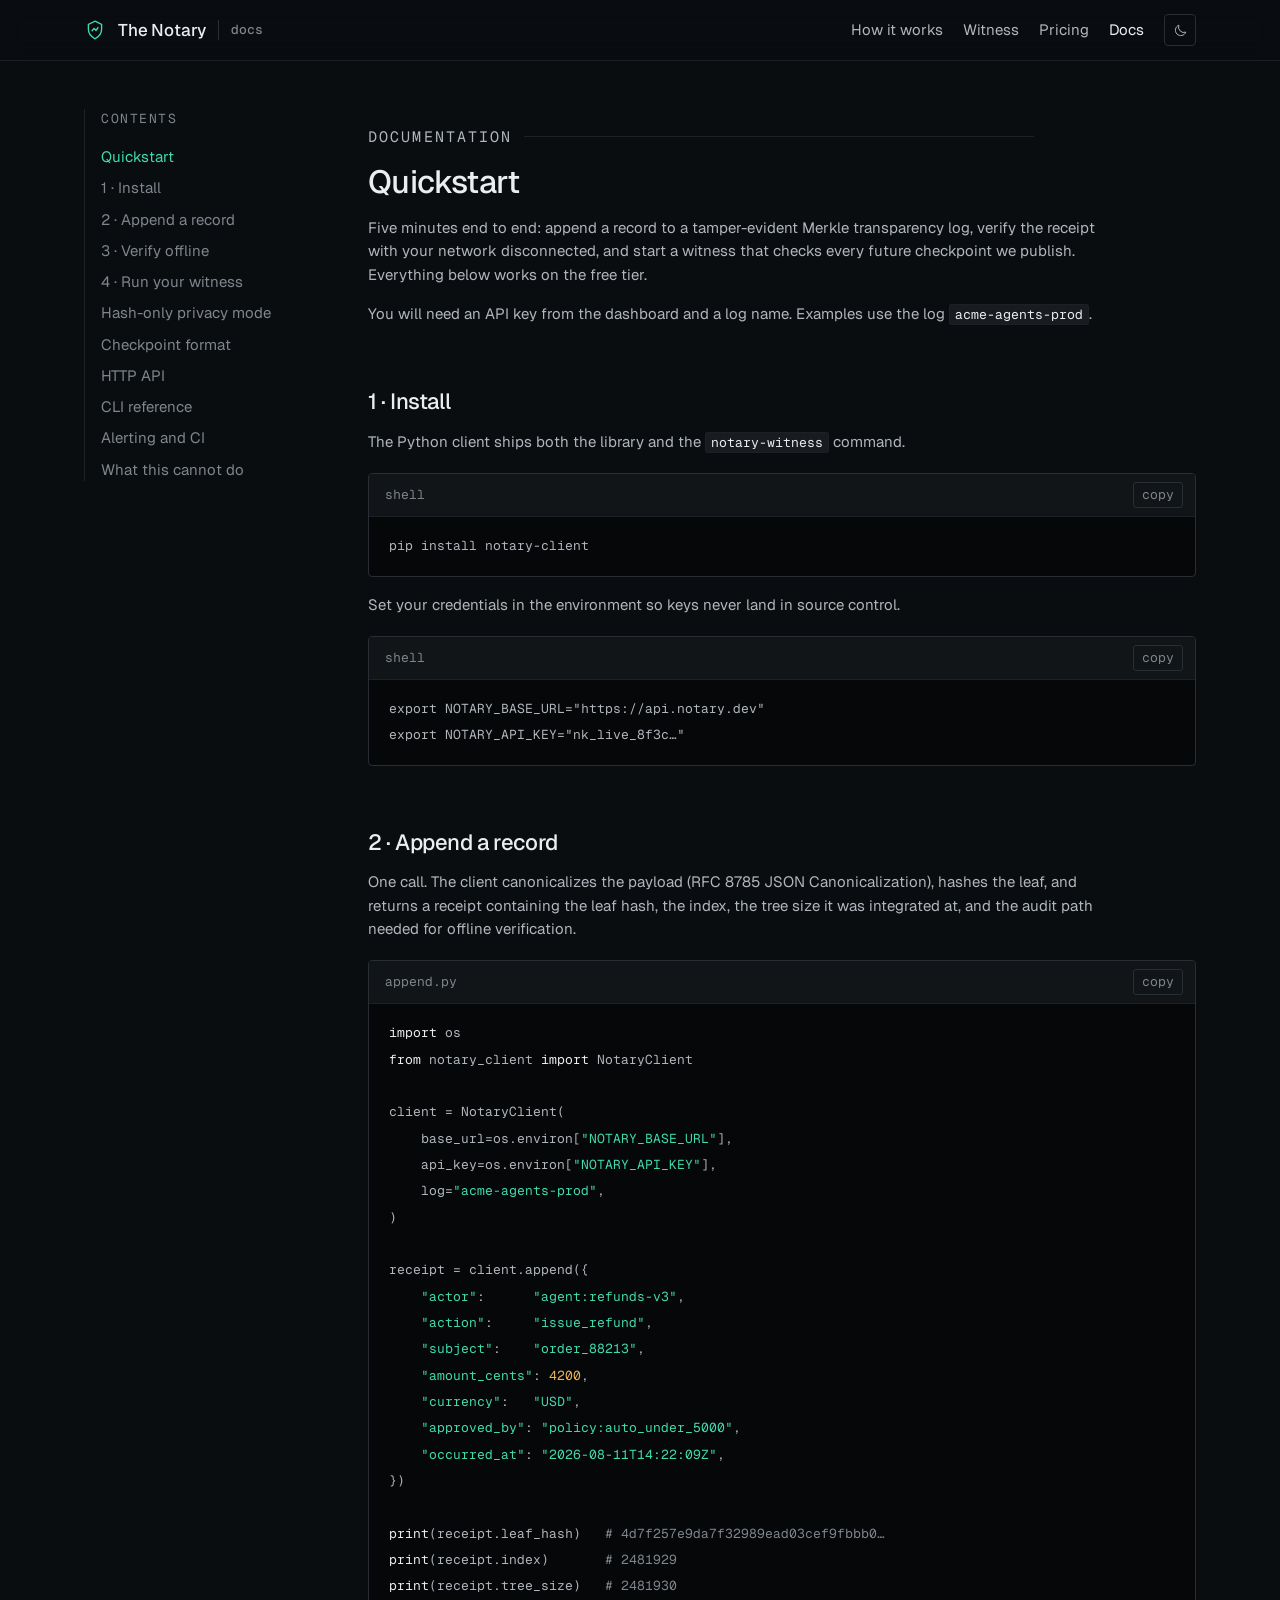
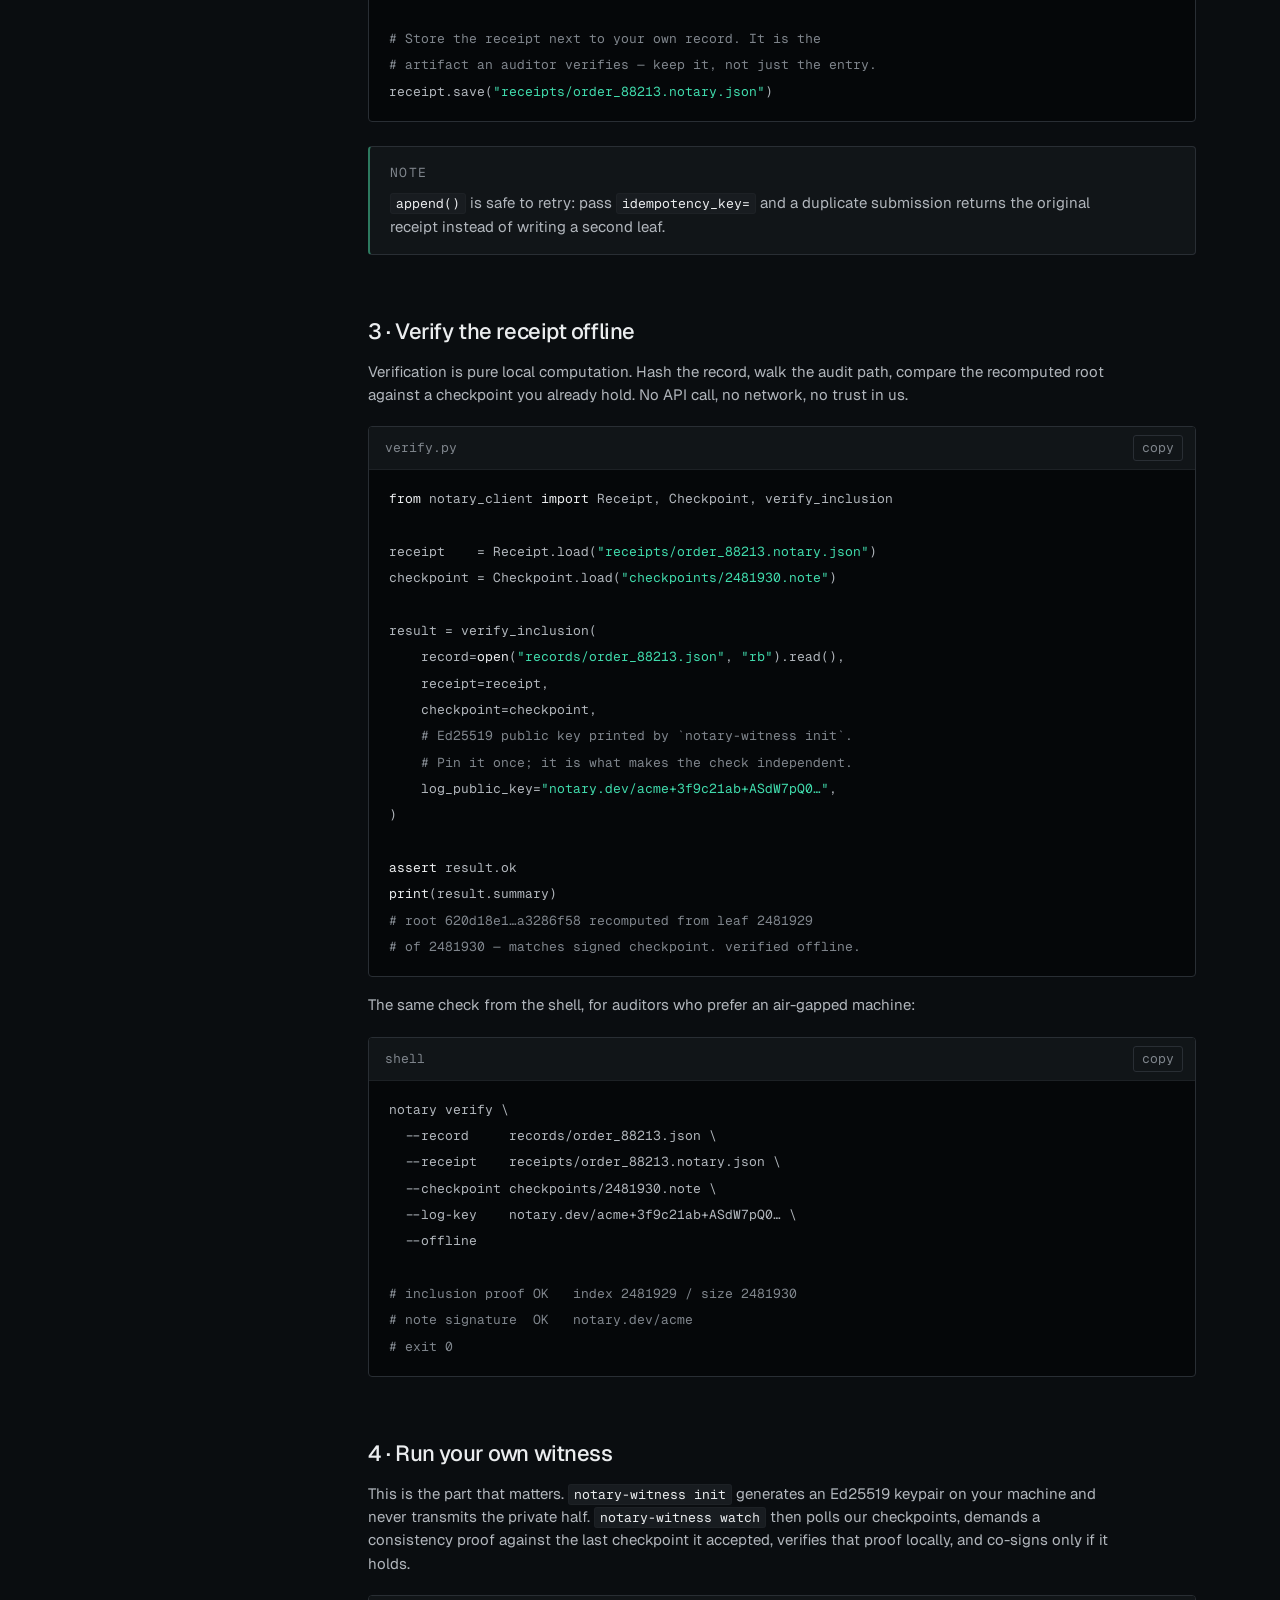
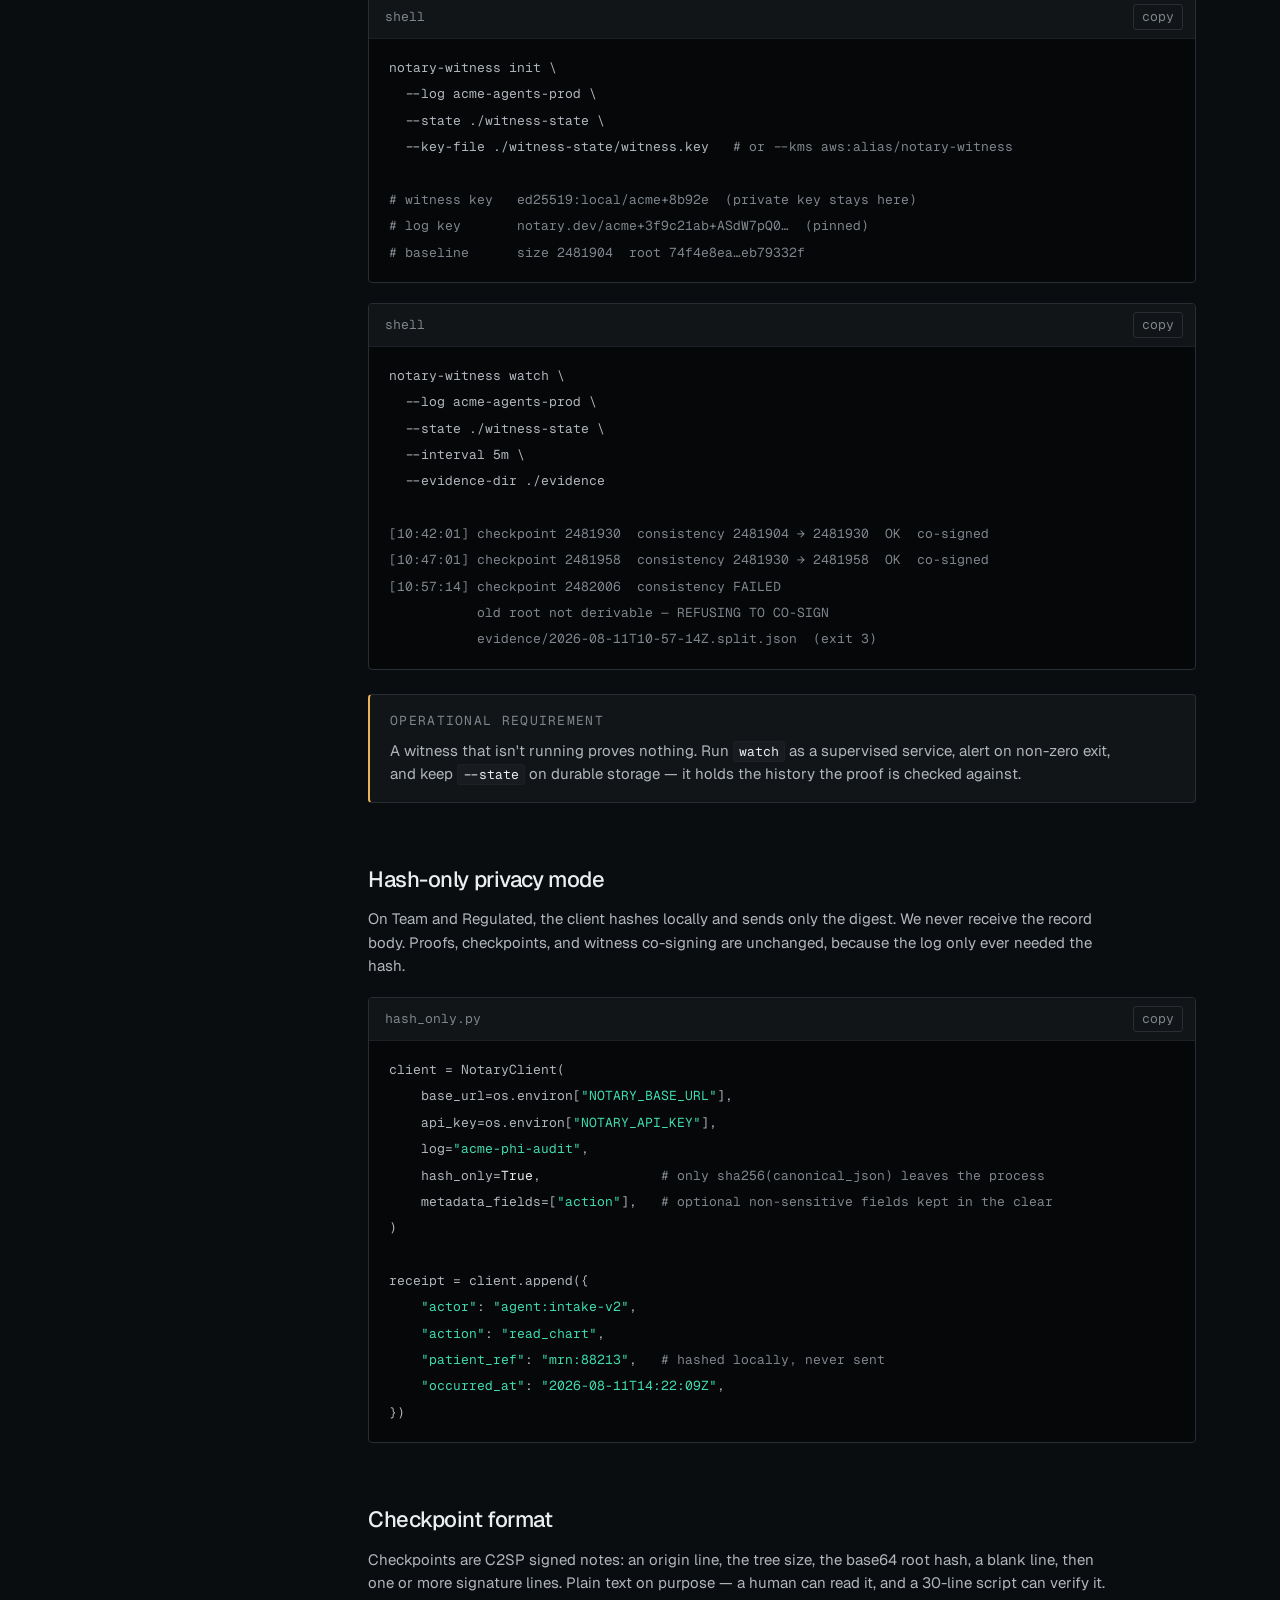
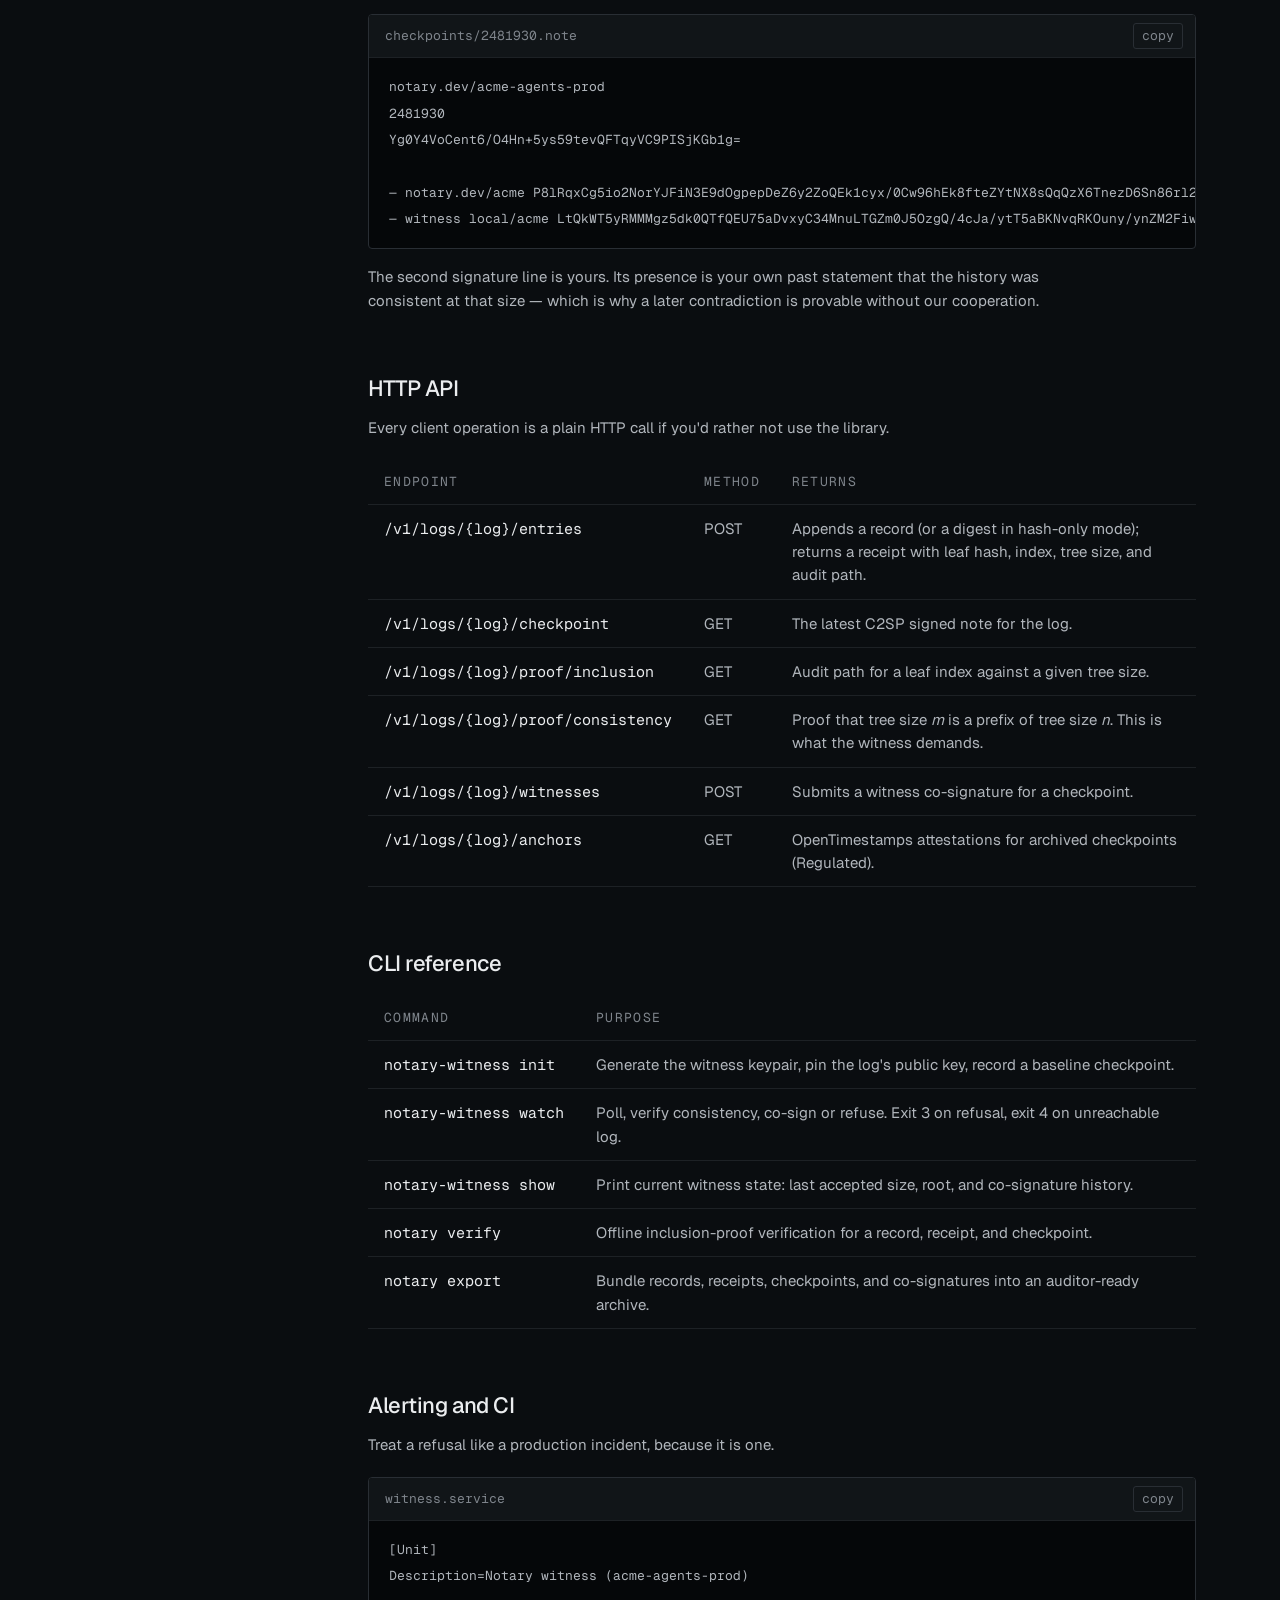
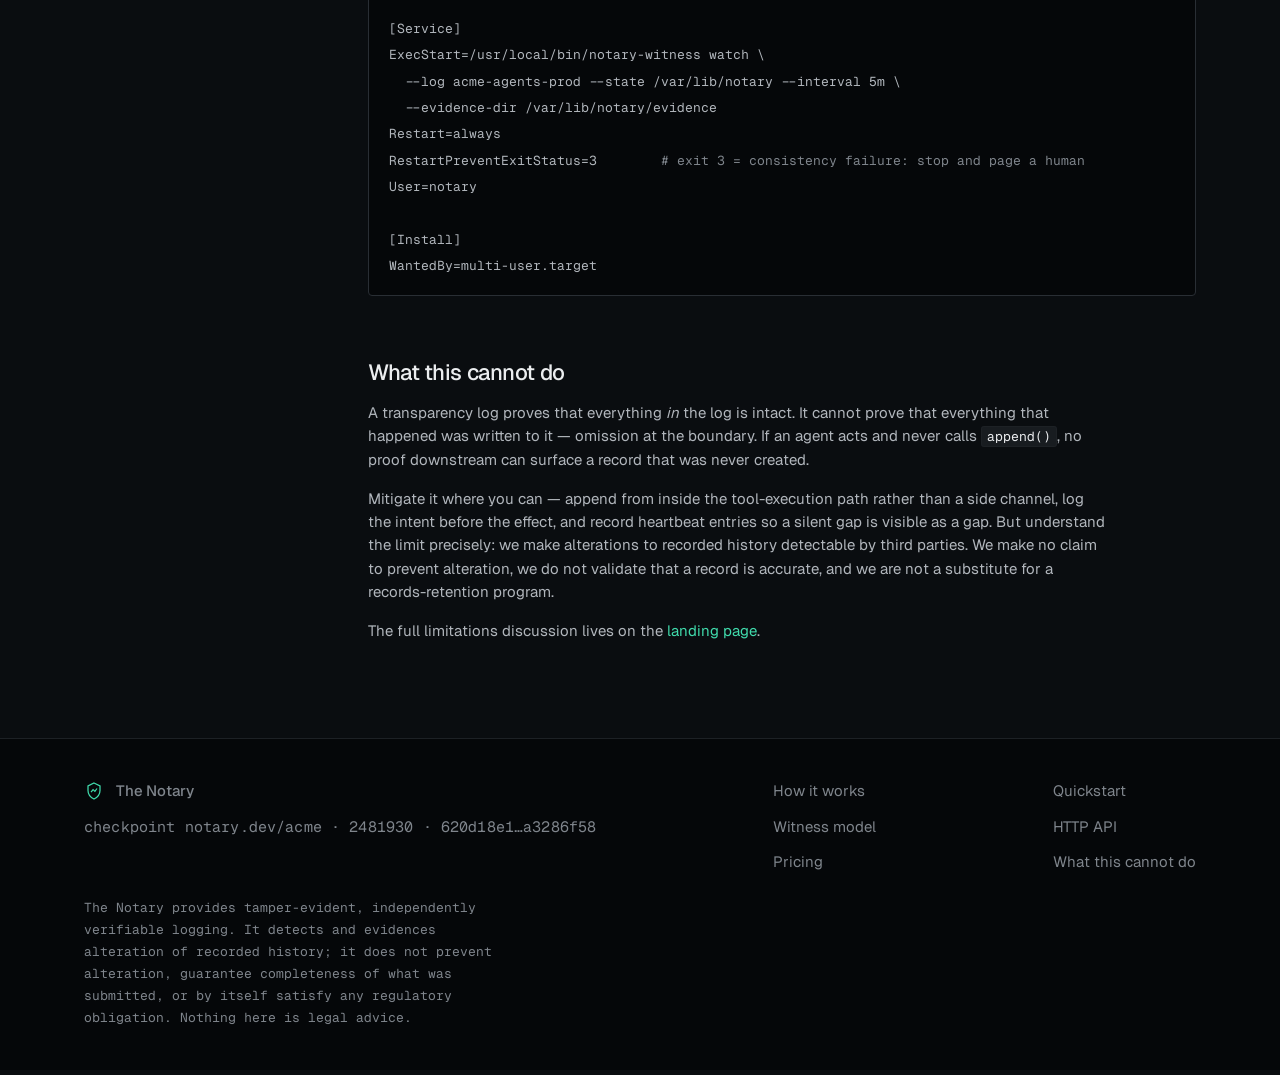
==== docs.html @ f906c4a7 "The Notary launch site: landing page + docs" ====
<!DOCTYPE html>
<html lang="en" data-theme="dark">
<head>
<meta charset="utf-8">
<meta name="viewport" content="width=device-width, initial-scale=1">
<title>Docs — The Notary</title>
<meta name="description" content="Quickstart for The Notary: install notary-client, append records to a Merkle transparency log, verify receipts offline, and run your own witness with notary-witness init and watch.">
<link rel="preconnect" href="https://fonts.googleapis.com">
<link rel="preconnect" href="https://fonts.gstatic.com" crossorigin>
<link href="https://fonts.googleapis.com/css2?family=Geist+Mono:wght@400;500&family=Geist:wght@300;400;500;600&display=swap" rel="stylesheet">
<link rel="icon" href="data:image/svg+xml,%3Csvg xmlns='http://www.w3.org/2000/svg' viewBox='0 0 24 24' fill='none' stroke='%2334d0a8' stroke-width='1.6'%3E%3Cpath d='M12 2.6l7 3.4v5.4c0 4.3-2.9 8-7 10.1-4.1-2.1-7-5.8-7-10.1V6z'/%3E%3Cpath d='M12 9.2v5.6M9.2 12h5.6'/%3E%3C/svg%3E">
<link rel="stylesheet" href="./base.css">
<link rel="stylesheet" href="./style.css">
</head>
<body>

<header class="site">
  <div class="wrap nav">
    <a class="brand" href="./index.html" aria-label="The Notary — home">
      <svg width="22" height="22" viewBox="0 0 24 24" fill="none" stroke="currentColor" stroke-width="1.5" aria-hidden="true">
        <path d="M12 2.4l7.2 3.4v5.5c0 4.4-3 8.2-7.2 10.3C7.8 19.5 4.8 15.7 4.8 11.3V5.8z"/>
        <path d="M8.4 13.4l2.5-3.1 2.2 2.1 2.5-3.4"/>
      </svg>
      <span>The&nbsp;Notary</span>
      <span class="sub">docs</span>
    </a>
    <nav class="nav-links">
      <a href="./index.html#how" class="hide-sm">How it works</a>
      <a href="./index.html#witness" class="hide-sm">Witness</a>
      <a href="./index.html#pricing">Pricing</a>
      <a href="./docs.html" class="active">Docs</a>
      <button class="icon-btn" id="theme" aria-label="Toggle color theme">
        <svg width="15" height="15" viewBox="0 0 24 24" fill="none" stroke="currentColor" stroke-width="1.6" aria-hidden="true"><path d="M20.5 14.6A8.6 8.6 0 019.4 3.5a8.6 8.6 0 1011.1 11.1z"/></svg>
      </button>
    </nav>
  </div>
</header>

<main class="wrap">
<div class="docs-layout">

  <aside class="toc">
    <p class="toc-h">Contents</p>
    <a href="#quickstart">Quickstart</a>
    <a href="#install">1 · Install</a>
    <a href="#append">2 · Append a record</a>
    <a href="#verify">3 · Verify offline</a>
    <a href="#witness">4 · Run your witness</a>
    <a href="#hashonly">Hash-only privacy mode</a>
    <a href="#checkpoint">Checkpoint format</a>
    <a href="#api">HTTP API</a>
    <a href="#cli">CLI reference</a>
    <a href="#ci">Alerting and CI</a>
    <a href="#limits">What this cannot do</a>
  </aside>

  <article class="doc">
    <p class="eyebrow" style="margin-bottom:var(--space-4)">Documentation</p>
    <h1 id="quickstart">Quickstart</h1>
    <p>
      Five minutes end to end: append a record to a tamper-evident Merkle transparency log, verify the
      receipt with your network disconnected, and start a witness that checks every future checkpoint we
      publish. Everything below works on the free tier.
    </p>
    <p>
      You will need an API key from the dashboard and a log name. Examples use the log
      <code>acme-agents-prod</code>.
    </p>

    <h2 id="install">1 · Install</h2>
    <p>The Python client ships both the library and the <code>notary-witness</code> command.</p>
    <div class="codeblock">
      <div class="cb-bar"><span class="cb-name">shell</span><button class="copy" type="button">copy</button></div>
<pre><code>pip install notary-client</code></pre>
    </div>
    <p>Set your credentials in the environment so keys never land in source control.</p>
    <div class="codeblock">
      <div class="cb-bar"><span class="cb-name">shell</span><button class="copy" type="button">copy</button></div>
<pre><code>export NOTARY_BASE_URL="https://api.notary.dev"
export NOTARY_API_KEY="nk_live_8f3c…"</code></pre>
    </div>

    <h2 id="append">2 · Append a record</h2>
    <p>
      One call. The client canonicalizes the payload (RFC 8785 JSON Canonicalization), hashes the leaf, and
      returns a receipt containing the leaf hash, the index, the tree size it was integrated at, and the
      audit path needed for offline verification.
    </p>
    <div class="codeblock">
      <div class="cb-bar"><span class="cb-name">append.py</span><button class="copy" type="button">copy</button></div>
<pre><code><span class="kw">import</span> os
<span class="kw">from</span> notary_client <span class="kw">import</span> NotaryClient

client = NotaryClient(
    base_url=os.environ[<span class="s">"NOTARY_BASE_URL"</span>],
    api_key=os.environ[<span class="s">"NOTARY_API_KEY"</span>],
    log=<span class="s">"acme-agents-prod"</span>,
)

receipt = client.append({
    <span class="s">"actor"</span>:      <span class="s">"agent:refunds-v3"</span>,
    <span class="s">"action"</span>:     <span class="s">"issue_refund"</span>,
    <span class="s">"subject"</span>:    <span class="s">"order_88213"</span>,
    <span class="s">"amount_cents"</span>: <span class="n">4200</span>,
    <span class="s">"currency"</span>:   <span class="s">"USD"</span>,
    <span class="s">"approved_by"</span>: <span class="s">"policy:auto_under_5000"</span>,
    <span class="s">"occurred_at"</span>: <span class="s">"2026-08-11T14:22:09Z"</span>,
})

<span class="kw">print</span>(receipt.leaf_hash)   <span class="c"># 4d7f257e9da7f32989ead03cef9fbbb0…</span>
<span class="kw">print</span>(receipt.index)       <span class="c"># 2481929</span>
<span class="kw">print</span>(receipt.tree_size)   <span class="c"># 2481930</span>

<span class="c"># Store the receipt next to your own record. It is the</span>
<span class="c"># artifact an auditor verifies — keep it, not just the entry.</span>
receipt.save(<span class="s">"receipts/order_88213.notary.json"</span>)</code></pre>
    </div>
    <div class="callout">
      <p class="ct">Note</p>
      <p>
        <code>append()</code> is safe to retry: pass <code>idempotency_key=</code> and a duplicate submission
        returns the original receipt instead of writing a second leaf.
      </p>
    </div>

    <h2 id="verify">3 · Verify the receipt offline</h2>
    <p>
      Verification is pure local computation. Hash the record, walk the audit path, compare the recomputed
      root against a checkpoint you already hold. No API call, no network, no trust in us.
    </p>
    <div class="codeblock">
      <div class="cb-bar"><span class="cb-name">verify.py</span><button class="copy" type="button">copy</button></div>
<pre><code><span class="kw">from</span> notary_client <span class="kw">import</span> Receipt, Checkpoint, verify_inclusion

receipt    = Receipt.load(<span class="s">"receipts/order_88213.notary.json"</span>)
checkpoint = Checkpoint.load(<span class="s">"checkpoints/2481930.note"</span>)

result = verify_inclusion(
    record=<span class="kw">open</span>(<span class="s">"records/order_88213.json"</span>, <span class="s">"rb"</span>).read(),
    receipt=receipt,
    checkpoint=checkpoint,
    <span class="c"># Ed25519 public key printed by `notary-witness init`.</span>
    <span class="c"># Pin it once; it is what makes the check independent.</span>
    log_public_key=<span class="s">"notary.dev/acme+3f9c21ab+ASdW7pQ0…"</span>,
)

<span class="kw">assert</span> result.ok
<span class="kw">print</span>(result.summary)
<span class="c"># root 620d18e1…a3286f58 recomputed from leaf 2481929</span>
<span class="c"># of 2481930 — matches signed checkpoint. verified offline.</span></code></pre>
    </div>
    <p>The same check from the shell, for auditors who prefer an air-gapped machine:</p>
    <div class="codeblock">
      <div class="cb-bar"><span class="cb-name">shell</span><button class="copy" type="button">copy</button></div>
<pre><code>notary verify \
  --record     records/order_88213.json \
  --receipt    receipts/order_88213.notary.json \
  --checkpoint checkpoints/2481930.note \
  --log-key    notary.dev/acme+3f9c21ab+ASdW7pQ0… \
  --offline

<span class="c"># inclusion proof OK   index 2481929 / size 2481930</span>
<span class="c"># note signature  OK   notary.dev/acme</span>
<span class="c"># exit 0</span></code></pre>
    </div>

    <h2 id="witness">4 · Run your own witness</h2>
    <p>
      This is the part that matters. <code>notary-witness init</code> generates an Ed25519 keypair on your
      machine and never transmits the private half. <code>notary-witness watch</code> then polls our
      checkpoints, demands a consistency proof against the last checkpoint it accepted, verifies that proof
      locally, and co-signs only if it holds.
    </p>
    <div class="codeblock">
      <div class="cb-bar"><span class="cb-name">shell</span><button class="copy" type="button">copy</button></div>
<pre><code>notary-witness init \
  --log acme-agents-prod \
  --state ./witness-state \
  --key-file ./witness-state/witness.key   <span class="c"># or --kms aws:alias/notary-witness</span>

<span class="c"># witness key   ed25519:local/acme+8b92e  (private key stays here)</span>
<span class="c"># log key       notary.dev/acme+3f9c21ab+ASdW7pQ0…  (pinned)</span>
<span class="c"># baseline      size 2481904  root 74f4e8ea…eb79332f</span></code></pre>
    </div>
    <div class="codeblock">
      <div class="cb-bar"><span class="cb-name">shell</span><button class="copy" type="button">copy</button></div>
<pre><code>notary-witness watch \
  --log acme-agents-prod \
  --state ./witness-state \
  --interval 5m \
  --evidence-dir ./evidence

<span class="c">[10:42:01] checkpoint 2481930  consistency 2481904 → 2481930  OK  co-signed</span>
<span class="c">[10:47:01] checkpoint 2481958  consistency 2481930 → 2481958  OK  co-signed</span>
<span class="c">[10:57:14] checkpoint 2482006  consistency FAILED</span>
<span class="c">           old root not derivable — REFUSING TO CO-SIGN</span>
<span class="c">           evidence/2026-08-11T10-57-14Z.split.json  (exit 3)</span></code></pre>
    </div>
    <div class="callout warn">
      <p class="ct">Operational requirement</p>
      <p>
        A witness that isn't running proves nothing. Run <code>watch</code> as a supervised service, alert on
        non-zero exit, and keep <code>--state</code> on durable storage — it holds the history the proof is
        checked against.
      </p>
    </div>

    <h2 id="hashonly">Hash-only privacy mode</h2>
    <p>
      On Team and Regulated, the client hashes locally and sends only the digest. We never receive the record
      body. Proofs, checkpoints, and witness co-signing are unchanged, because the log only ever needed the hash.
    </p>
    <div class="codeblock">
      <div class="cb-bar"><span class="cb-name">hash_only.py</span><button class="copy" type="button">copy</button></div>
<pre><code>client = NotaryClient(
    base_url=os.environ[<span class="s">"NOTARY_BASE_URL"</span>],
    api_key=os.environ[<span class="s">"NOTARY_API_KEY"</span>],
    log=<span class="s">"acme-phi-audit"</span>,
    hash_only=<span class="kw">True</span>,               <span class="c"># only sha256(canonical_json) leaves the process</span>
    metadata_fields=[<span class="s">"action"</span>],   <span class="c"># optional non-sensitive fields kept in the clear</span>
)

receipt = client.append({
    <span class="s">"actor"</span>: <span class="s">"agent:intake-v2"</span>,
    <span class="s">"action"</span>: <span class="s">"read_chart"</span>,
    <span class="s">"patient_ref"</span>: <span class="s">"mrn:88213"</span>,   <span class="c"># hashed locally, never sent</span>
    <span class="s">"occurred_at"</span>: <span class="s">"2026-08-11T14:22:09Z"</span>,
})</code></pre>
    </div>

    <h2 id="checkpoint">Checkpoint format</h2>
    <p>
      Checkpoints are C2SP signed notes: an origin line, the tree size, the base64 root hash, a blank line,
      then one or more signature lines. Plain text on purpose — a human can read it, and a 30-line script can
      verify it.
    </p>
    <div class="codeblock">
      <div class="cb-bar"><span class="cb-name">checkpoints/2481930.note</span><button class="copy" type="button">copy</button></div>
<pre><code>notary.dev/acme-agents-prod
2481930
Yg0Y4VoCent6/O4Hn+5ys59tevQFTqyVC9PISjKGb1g=

— notary.dev/acme P8lRqxCg5io2NorYJFiN3E9dOgpepDeZ6y2ZoQEk1cyx/0Cw96hEk8fteZYtNX8sQqQzX6TnezD6Sn86rl2oshPwqrw=
— witness local/acme LtQkWT5yRMMMgz5dk0QTfQEU75aDvxyC34MnuLTGZm0J5OzgQ/4cJa/ytT5aBKNvqRKOuny/ynZM2FiwNLVGd9YA=</code></pre>
    </div>
    <p>
      The second signature line is yours. Its presence is your own past statement that the history was
      consistent at that size — which is why a later contradiction is provable without our cooperation.
    </p>

    <h2 id="api">HTTP API</h2>
    <p>Every client operation is a plain HTTP call if you'd rather not use the library.</p>
    <div class="tablewrap">
      <table class="api">
        <thead><tr><th>Endpoint</th><th>Method</th><th>Returns</th></tr></thead>
        <tbody>
          <tr><td>/v1/logs/{log}/entries</td><td>POST</td><td>Appends a record (or a digest in hash-only mode); returns a receipt with leaf hash, index, tree size, and audit path.</td></tr>
          <tr><td>/v1/logs/{log}/checkpoint</td><td>GET</td><td>The latest C2SP signed note for the log.</td></tr>
          <tr><td>/v1/logs/{log}/proof/inclusion</td><td>GET</td><td>Audit path for a leaf index against a given tree size.</td></tr>
          <tr><td>/v1/logs/{log}/proof/consistency</td><td>GET</td><td>Proof that tree size <em>m</em> is a prefix of tree size <em>n</em>. This is what the witness demands.</td></tr>
          <tr><td>/v1/logs/{log}/witnesses</td><td>POST</td><td>Submits a witness co-signature for a checkpoint.</td></tr>
          <tr><td>/v1/logs/{log}/anchors</td><td>GET</td><td>OpenTimestamps attestations for archived checkpoints (Regulated).</td></tr>
        </tbody>
      </table>
    </div>

    <h2 id="cli">CLI reference</h2>
    <div class="tablewrap">
      <table class="api">
        <thead><tr><th>Command</th><th>Purpose</th></tr></thead>
        <tbody>
          <tr><td>notary-witness init</td><td>Generate the witness keypair, pin the log's public key, record a baseline checkpoint.</td></tr>
          <tr><td>notary-witness watch</td><td>Poll, verify consistency, co-sign or refuse. Exit 3 on refusal, exit 4 on unreachable log.</td></tr>
          <tr><td>notary-witness show</td><td>Print current witness state: last accepted size, root, and co-signature history.</td></tr>
          <tr><td>notary verify</td><td>Offline inclusion-proof verification for a record, receipt, and checkpoint.</td></tr>
          <tr><td>notary export</td><td>Bundle records, receipts, checkpoints, and co-signatures into an auditor-ready archive.</td></tr>
        </tbody>
      </table>
    </div>

    <h2 id="ci">Alerting and CI</h2>
    <p>Treat a refusal like a production incident, because it is one.</p>
    <div class="codeblock">
      <div class="cb-bar"><span class="cb-name">witness.service</span><button class="copy" type="button">copy</button></div>
<pre><code>[Unit]
Description=Notary witness (acme-agents-prod)

[Service]
ExecStart=/usr/local/bin/notary-witness watch \
  --log acme-agents-prod --state /var/lib/notary --interval 5m \
  --evidence-dir /var/lib/notary/evidence
Restart=always
RestartPreventExitStatus=3        <span class="c"># exit 3 = consistency failure: stop and page a human</span>
User=notary

[Install]
WantedBy=multi-user.target</code></pre>
    </div>

    <h2 id="limits">What this cannot do</h2>
    <p>
      A transparency log proves that everything <em>in</em> the log is intact. It cannot prove that everything
      that happened was written to it — omission at the boundary. If an agent acts and never calls
      <code>append()</code>, no proof downstream can surface a record that was never created.
    </p>
    <p>
      Mitigate it where you can — append from inside the tool-execution path rather than a side channel, log
      the intent before the effect, and record heartbeat entries so a silent gap is visible as a gap. But
      understand the limit precisely: we make alterations to recorded history detectable by third parties. We
      make no claim to prevent alteration, we do not validate that a record is accurate, and we are not a substitute for
      a records-retention program.
    </p>
    <p>
      The full limitations discussion lives on the
      <a href="./index.html#limits" style="color:var(--accent)">landing page</a>.
    </p>
  </article>

</div>
</main>

<footer class="site">
  <div class="wrap foot">
    <div class="col">
      <a class="brand" href="./index.html" aria-label="The Notary">
        <svg width="20" height="20" viewBox="0 0 24 24" fill="none" stroke="currentColor" stroke-width="1.5" aria-hidden="true">
          <path d="M12 2.4l7.2 3.4v5.5c0 4.4-3 8.2-7.2 10.3C7.8 19.5 4.8 15.7 4.8 11.3V5.8z"/>
          <path d="M8.4 13.4l2.5-3.1 2.2 2.1 2.5-3.4"/>
        </svg>
        <span>The Notary</span>
      </a>
      <span class="hash">checkpoint notary.dev/acme · 2481930 · 620d18e1…a3286f58</span>
    </div>
    <div class="col">
      <a href="./index.html#how">How it works</a>
      <a href="./index.html#witness">Witness model</a>
      <a href="./index.html#pricing">Pricing</a>
    </div>
    <div class="col">
      <a href="#quickstart">Quickstart</a>
      <a href="#api">HTTP API</a>
      <a href="#limits">What this cannot do</a>
    </div>
    <div class="col" style="max-width:38ch">
      <p class="legal">
        The Notary provides tamper-evident, independently verifiable logging. It detects and evidences
        alteration of recorded history; it does not prevent alteration, guarantee completeness of what
        was submitted, or by itself satisfy any regulatory obligation. Nothing here is legal advice.
      </p>
    </div>
  </div>
</footer>

<script src="./app.js"></script>
</body>
</html>
---- base.css ----
/* base.css — reset + primitives */
*, *::before, *::after { box-sizing: border-box; }
* { margin: 0; }
html { -webkit-text-size-adjust: 100%; scroll-behavior: smooth; }
@media (prefers-reduced-motion: reduce) {
  html { scroll-behavior: auto; }
  *, *::before, *::after { animation-duration: 0.01ms !important; animation-iteration-count: 1 !important; transition-duration: 0.01ms !important; }
}
body { min-height: 100vh; -webkit-font-smoothing: antialiased; text-rendering: optimizeLegibility; line-height: 1.55; }
img, svg, video, canvas { display: block; max-width: 100%; }
input, button, textarea, select { font: inherit; color: inherit; }
p, h1, h2, h3, h4, li { overflow-wrap: break-word; }
h1, h2, h3, h4 { line-height: 1.12; font-weight: 500; letter-spacing: -0.02em; }
ul, ol { padding: 0; list-style: none; }
a { color: inherit; text-decoration: none; }
:focus-visible { outline: 2px solid var(--accent); outline-offset: 3px; border-radius: 2px; }
.sr-only { position: absolute; width: 1px; height: 1px; padding: 0; margin: -1px; overflow: hidden; clip: rect(0 0 0 0); white-space: nowrap; border: 0; }
---- style.css ----
/* ============================================================
   The Notary — design tokens + components
   Aesthetic: infrastructure security. Restrained, dark-first,
   monospace for all cryptographic material.
   ============================================================ */

:root {
  /* type scale */
  --text-xs:   clamp(0.75rem, 0.72rem + 0.15vw, 0.8125rem);
  --text-sm:   clamp(0.875rem, 0.84rem + 0.2vw, 0.9375rem);
  --text-base: clamp(1rem, 0.96rem + 0.2vw, 1.0625rem);
  --text-lg:   clamp(1.125rem, 1rem + 0.6vw, 1.375rem);
  --text-xl:   clamp(1.4rem, 1.15rem + 1.1vw, 2rem);
  --text-2xl:  clamp(2rem, 1.35rem + 2.6vw, 3.25rem);

  /* spacing */
  --space-1: .25rem;  --space-2: .5rem;   --space-3: .75rem;  --space-4: 1rem;
  --space-5: 1.25rem; --space-6: 1.5rem;  --space-8: 2rem;    --space-10: 2.5rem;
  --space-12: 3rem;   --space-16: 4rem;   --space-20: 5rem;   --space-24: 6rem;
  --space-32: 8rem;

  --font-body: 'Geist', 'Inter', system-ui, sans-serif;
  --font-mono: 'Geist Mono', 'JetBrains Mono', ui-monospace, 'SFMono-Regular', Menlo, monospace;

  --radius: 4px;
  --maxw: 1160px;
  --border-w: 1px;
}

/* ---------- dark (default) ---------- */
:root, [data-theme="dark"] {
  --bg:        oklch(0.155 0.008 250);
  --bg-deep:   oklch(0.125 0.008 250);
  --surface:   oklch(0.192 0.009 250);
  --surface-2: oklch(0.225 0.010 250);
  --line:      oklch(0.30 0.012 250);
  --line-soft: oklch(0.245 0.010 250);
  --text:      oklch(0.945 0.004 250);
  --text-2:    oklch(0.775 0.010 250);
  --text-3:    oklch(0.615 0.012 250);
  --accent:    oklch(0.80 0.145 168);
  --accent-dim:oklch(0.52 0.085 168);
  --accent-bg: oklch(0.30 0.045 168);
  --warn:      oklch(0.80 0.125 78);
  --warn-bg:   oklch(0.32 0.05 78);
  --danger:    oklch(0.70 0.16 25);
  --grid:      oklch(0.24 0.010 250);
  --shadow: 0 1px 0 oklch(1 0 0 / 0.03) inset, 0 18px 40px -24px oklch(0 0 0 / 0.8);
}

/* ---------- light ---------- */
[data-theme="light"] {
  --bg:        oklch(0.975 0.003 250);
  --bg-deep:   oklch(0.945 0.004 250);
  --surface:   oklch(1 0 0);
  --surface-2: oklch(0.965 0.004 250);
  --line:      oklch(0.855 0.008 250);
  --line-soft: oklch(0.905 0.006 250);
  --text:      oklch(0.215 0.012 250);
  --text-2:    oklch(0.42 0.012 250);
  --text-3:    oklch(0.56 0.012 250);
  --accent:    oklch(0.50 0.11 168);
  --accent-dim:oklch(0.68 0.09 168);
  --accent-bg: oklch(0.93 0.04 168);
  --warn:      oklch(0.52 0.11 65);
  --warn-bg:   oklch(0.94 0.05 78);
  --danger:    oklch(0.52 0.17 25);
  --grid:      oklch(0.91 0.006 250);
  --shadow: 0 1px 2px oklch(0 0 0 / 0.05), 0 14px 30px -22px oklch(0 0 0 / 0.28);
}

body {
  background: var(--bg);
  color: var(--text);
  font-family: var(--font-body);
  font-size: var(--text-base);
  font-weight: 400;
}

/* ---------- layout ---------- */
.wrap { width: 100%; max-width: var(--maxw); margin-inline: auto; padding-inline: var(--space-6); }
section { padding-block: clamp(var(--space-16), 8vw, var(--space-32)); }
.rule { border: 0; border-top: var(--border-w) solid var(--line-soft); }

.eyebrow {
  font-family: var(--font-mono);
  font-size: var(--text-xs);
  letter-spacing: 0.14em;
  text-transform: uppercase;
  color: var(--text-3);
  display: flex; align-items: center; gap: var(--space-3);
  margin-bottom: var(--space-6);
}
.eyebrow::after { content: ""; flex: 1; height: 1px; background: var(--line-soft); }

h2.sec { font-size: var(--text-xl); max-width: 22ch; }
h3 { font-size: var(--text-lg); }
.lede { color: var(--text-2); max-width: 62ch; }
.mono { font-family: var(--font-mono); }
.hash { font-family: var(--font-mono); color: var(--text-3); font-size: var(--text-xs); letter-spacing: 0.01em; word-break: break-all; }
.ok { color: var(--accent); }
.warnc { color: var(--warn); }

/* ---------- header ---------- */
header.site {
  position: sticky; top: 0; z-index: 50;
  background: color-mix(in oklab, var(--bg) 88%, transparent);
  backdrop-filter: blur(10px);
  border-bottom: var(--border-w) solid var(--line-soft);
}
.nav { display: flex; align-items: center; gap: var(--space-6); height: 60px; }
.brand { display: flex; align-items: center; gap: var(--space-3); font-weight: 500; letter-spacing: -0.01em; }
.brand svg { color: var(--accent); }
.brand .sub { font-family: var(--font-mono); font-size: var(--text-xs); color: var(--text-3); border-left: 1px solid var(--line); padding-left: var(--space-3); }
.nav-links { display: flex; gap: var(--space-5); margin-left: auto; align-items: center; }
.nav-links a { font-size: var(--text-sm); color: var(--text-2); transition: color .15s; }
.nav-links a:hover { color: var(--text); }
.nav-links a.active { color: var(--text); }
.icon-btn {
  background: transparent; border: var(--border-w) solid var(--line); border-radius: var(--radius);
  width: 32px; height: 32px; display: grid; place-items: center; cursor: pointer; color: var(--text-2);
}
.icon-btn:hover { color: var(--text); border-color: var(--text-3); }
@media (max-width: 720px) {
  .nav-links a.hide-sm { display: none; }
  .brand .sub { display: none; }
}

/* ---------- buttons ---------- */
.btn {
  display: inline-flex; align-items: center; gap: var(--space-2);
  font-size: var(--text-sm); font-weight: 500;
  padding: var(--space-3) var(--space-5);
  border-radius: var(--radius); border: var(--border-w) solid transparent;
  cursor: pointer; transition: background .15s, border-color .15s, color .15s;
}
.btn-primary { background: var(--accent); color: oklch(0.16 0.02 168); }
.btn-primary:hover { background: color-mix(in oklab, var(--accent) 85%, white); }
[data-theme="light"] .btn-primary { color: oklch(0.99 0 0); }
.btn-ghost { border-color: var(--line); color: var(--text); background: var(--surface); }
.btn-ghost:hover { border-color: var(--text-3); background: var(--surface-2); }
.btn-quiet { color: var(--text-2); padding-inline: 0; }
.btn-quiet:hover { color: var(--accent); }

/* ---------- hero ---------- */
.hero { position: relative; overflow: hidden; border-bottom: var(--border-w) solid var(--line-soft); }
.hero::before {
  content: ""; position: absolute; inset: 0;
  background-image: linear-gradient(var(--grid) 1px, transparent 1px), linear-gradient(90deg, var(--grid) 1px, transparent 1px);
  background-size: 56px 56px;
  mask-image: radial-gradient(120% 80% at 20% 0%, black 0%, transparent 72%);
  opacity: .55; pointer-events: none;
}
.hero .wrap { position: relative; padding-block: clamp(var(--space-16), 9vw, var(--space-32)); }
.hero-grid { display: grid; grid-template-columns: minmax(0, 1.05fr) minmax(0, 0.95fr); gap: clamp(var(--space-8), 5vw, var(--space-16)); align-items: start; }
@media (max-width: 940px) { .hero-grid { grid-template-columns: 1fr; } }

.tagbar { display: flex; flex-wrap: wrap; gap: var(--space-2); margin-bottom: var(--space-6); }
.tag {
  font-family: var(--font-mono); font-size: var(--text-xs); color: var(--text-2);
  border: var(--border-w) solid var(--line); border-radius: 999px;
  padding: var(--space-1) var(--space-3); background: var(--surface);
}
.tag.live { color: var(--accent); border-color: var(--accent-dim); display: inline-flex; align-items: center; gap: var(--space-2); }
.dot { width: 6px; height: 6px; border-radius: 50%; background: var(--accent); box-shadow: 0 0 0 3px var(--accent-bg); }

h1.hero-h {
  font-size: var(--text-2xl); font-weight: 500; letter-spacing: -0.035em;
  max-width: 16ch;
}
h1.hero-h .strike { color: var(--text-3); text-decoration: line-through; text-decoration-thickness: 1px; }
h1.hero-h em { font-style: normal; color: var(--accent); }
.hero p.lede { margin-top: var(--space-6); font-size: var(--text-lg); color: var(--text-2); max-width: 52ch; }
.hero .cta-row { display: flex; flex-wrap: wrap; gap: var(--space-3); margin-top: var(--space-8); align-items: center; }
.hero .microcopy { font-size: var(--text-xs); color: var(--text-3); margin-top: var(--space-5); font-family: var(--font-mono); }

/* ---------- terminal ---------- */
.term {
  background: var(--bg-deep); border: var(--border-w) solid var(--line);
  border-radius: var(--radius); box-shadow: var(--shadow); overflow: hidden;
}
.term-bar {
  display: flex; align-items: center; gap: var(--space-3);
  padding: var(--space-3) var(--space-4); border-bottom: var(--border-w) solid var(--line-soft);
  font-family: var(--font-mono); font-size: var(--text-xs); color: var(--text-3);
  background: var(--surface);
}
.term-bar .lights { display: flex; gap: 5px; }
.term-bar .lights i { width: 8px; height: 8px; border-radius: 50%; background: var(--line); display: block; }
.term-body {
  font-family: var(--font-mono); font-size: clamp(0.7rem, 0.62rem + 0.35vw, 0.8125rem);
  line-height: 1.75; padding: var(--space-4) var(--space-5);
  overflow-x: auto; white-space: pre; color: var(--text-2); tab-size: 2;
}
.term-body .c { color: var(--text-3); }
.term-body .p { color: var(--accent); }
.term-body .k { color: var(--text); }
.term-body .w { color: var(--warn); }
.term-body .d { color: var(--danger); }

/* ---------- hash ticker ---------- */
.ticker { border-block: var(--border-w) solid var(--line-soft); background: var(--bg-deep); overflow: hidden; }
.ticker-track {
  display: flex; gap: var(--space-8); width: max-content;
  padding-block: var(--space-3);
  animation: slide 90s linear infinite;
  font-family: var(--font-mono); font-size: var(--text-xs); color: var(--text-3); white-space: nowrap;
}
.ticker-track span b { font-weight: 400; color: var(--accent-dim); }
@keyframes slide { from { transform: translateX(0); } to { transform: translateX(-50%); } }

/* ---------- flow diagram ---------- */
.flow { display: grid; grid-template-columns: repeat(4, minmax(0, 1fr)); gap: var(--space-4); margin-top: var(--space-12); }
@media (max-width: 900px) { .flow { grid-template-columns: 1fr 1fr; } }
@media (max-width: 560px) { .flow { grid-template-columns: 1fr; } }
.node {
  position: relative; background: var(--surface); border: var(--border-w) solid var(--line);
  border-radius: var(--radius); padding: var(--space-5);
}
.node .n { font-family: var(--font-mono); font-size: var(--text-xs); color: var(--text-3); }
.node h3 { font-size: var(--text-base); font-weight: 500; margin-top: var(--space-3); }
.node p { font-size: var(--text-sm); color: var(--text-2); margin-top: var(--space-2); }
.node .payload {
  margin-top: var(--space-4); padding-top: var(--space-3); border-top: 1px dashed var(--line-soft);
  font-family: var(--font-mono); font-size: var(--text-xs); color: var(--text-3); word-break: break-all;
}
.node.terminal-node { border-color: var(--accent-dim); }
.node.terminal-node .n { color: var(--accent); }
.arrow {
  position: absolute; right: calc(var(--space-4) * -1 - 6px); top: 50%; transform: translateY(-50%);
  color: var(--text-3); width: 16px; height: 16px; opacity: .7;
}
@media (max-width: 900px) { .arrow { display: none; } }

.flow-note {
  margin-top: var(--space-8); border-left: 2px solid var(--accent-dim);
  padding: var(--space-4) var(--space-5); background: var(--surface); font-size: var(--text-sm); color: var(--text-2);
}

/* ---------- contrast / differentiator ---------- */
.contrast { display: grid; grid-template-columns: 1fr 1fr; gap: var(--space-4); margin-top: var(--space-10); }
@media (max-width: 780px) { .contrast { grid-template-columns: 1fr; } }
.panel { border: var(--border-w) solid var(--line); border-radius: var(--radius); padding: var(--space-6); background: var(--surface); }
.panel.them { background: transparent; border-style: dashed; }
.panel .label { font-family: var(--font-mono); font-size: var(--text-xs); letter-spacing: .12em; text-transform: uppercase; color: var(--text-3); }
.panel.us .label { color: var(--accent); }
.panel .claim { font-size: var(--text-lg); margin-top: var(--space-4); letter-spacing: -0.02em; }
.panel.them .claim { color: var(--text-3); }
.panel p { color: var(--text-2); font-size: var(--text-sm); margin-top: var(--space-4); }

.checklist { display: grid; gap: var(--space-3); margin-top: var(--space-6); }
.checklist li { display: flex; gap: var(--space-3); font-size: var(--text-sm); color: var(--text-2); }
.checklist li svg { flex: none; margin-top: 3px; color: var(--accent); }

/* ---------- key/threat cards ---------- */
.cards3 { display: grid; grid-template-columns: repeat(3, minmax(0,1fr)); gap: var(--space-4); margin-top: var(--space-10); }
@media (max-width: 880px) { .cards3 { grid-template-columns: 1fr; } }
.card { border: var(--border-w) solid var(--line); border-radius: var(--radius); background: var(--surface); padding: var(--space-6); }
.card h3 { font-size: var(--text-base); font-weight: 500; }
.card p { font-size: var(--text-sm); color: var(--text-2); margin-top: var(--space-3); }
.card .kicker { font-family: var(--font-mono); font-size: var(--text-xs); color: var(--text-3); text-transform: uppercase; letter-spacing: .1em; margin-bottom: var(--space-4); display: block; }

/* ---------- audience ---------- */
.aud { display: grid; grid-template-columns: repeat(3, minmax(0,1fr)); gap: 0; margin-top: var(--space-10); border: var(--border-w) solid var(--line); border-radius: var(--radius); overflow: hidden; }
@media (max-width: 880px) { .aud { grid-template-columns: 1fr; } }
.aud > div { padding: var(--space-6); border-right: var(--border-w) solid var(--line-soft); }
.aud > div:last-child { border-right: 0; }
@media (max-width: 880px) { .aud > div { border-right: 0; border-bottom: var(--border-w) solid var(--line-soft); } .aud > div:last-child { border-bottom: 0; } }
.aud .reg { font-family: var(--font-mono); font-size: var(--text-xs); color: var(--accent); letter-spacing: .06em; }
.aud h3 { font-size: var(--text-base); margin-top: var(--space-3); font-weight: 500; }
.aud p { font-size: var(--text-sm); color: var(--text-2); margin-top: var(--space-3); }

/* ---------- pricing ---------- */
.pricing { display: grid; grid-template-columns: repeat(3, minmax(0,1fr)); gap: var(--space-4); margin-top: var(--space-10); align-items: stretch; }
@media (max-width: 940px) { .pricing { grid-template-columns: 1fr; } }
.plan { display: flex; flex-direction: column; border: var(--border-w) solid var(--line); border-radius: var(--radius); background: var(--surface); padding: var(--space-6); }
.plan.featured { border-color: var(--accent-dim); box-shadow: var(--shadow); }
.plan .pname { font-family: var(--font-mono); font-size: var(--text-xs); letter-spacing: .14em; text-transform: uppercase; color: var(--text-3); display: flex; justify-content: space-between; align-items: center; }
.plan.featured .pname { color: var(--accent); }
.plan .price { font-size: var(--text-xl); font-weight: 500; margin-top: var(--space-5); letter-spacing: -0.03em; }
.plan .price small { font-size: var(--text-sm); color: var(--text-3); font-weight: 400; letter-spacing: 0; }
.plan .pdesc { font-size: var(--text-sm); color: var(--text-2); margin-top: var(--space-3); min-height: 3em; }
.plan ul { margin: var(--space-6) 0 var(--space-8); display: grid; gap: var(--space-3); }
.plan li { font-size: var(--text-sm); color: var(--text-2); display: flex; gap: var(--space-3); }
.plan li svg { flex: none; margin-top: 4px; color: var(--accent-dim); }
.plan .btn { margin-top: auto; justify-content: center; }

/* ---------- limitations ---------- */
.limits { border: var(--border-w) solid var(--warn); border-radius: var(--radius); background: color-mix(in oklab, var(--warn-bg) 35%, transparent); padding: clamp(var(--space-6), 4vw, var(--space-10)); }
.limits .eyebrow { color: var(--warn); }
.limits .eyebrow::after { background: color-mix(in oklab, var(--warn) 40%, transparent); }
.limits h2 { font-size: var(--text-xl); max-width: 20ch; }
.limits .grid2 { display: grid; grid-template-columns: 1fr 1fr; gap: var(--space-8); margin-top: var(--space-8); }
@media (max-width: 780px) { .limits .grid2 { grid-template-columns: 1fr; gap: var(--space-6); } }
.limits p { color: var(--text-2); font-size: var(--text-sm); }
.limits p + p { margin-top: var(--space-4); }
.limits strong { color: var(--text); font-weight: 500; }
.limits ul { display: grid; gap: var(--space-4); }
.limits li { font-size: var(--text-sm); color: var(--text-2); padding-left: var(--space-5); position: relative; }
.limits li::before { content: "—"; position: absolute; left: 0; color: var(--warn); font-family: var(--font-mono); }

/* ---------- faq ---------- */
.faq { border-top: var(--border-w) solid var(--line-soft); margin-top: var(--space-10); }
details { border-bottom: var(--border-w) solid var(--line-soft); }
details summary {
  cursor: pointer; list-style: none; padding: var(--space-5) 0;
  display: flex; gap: var(--space-4); align-items: baseline; font-size: var(--text-base); color: var(--text);
}
details summary::-webkit-details-marker { display: none; }
details summary .q { font-family: var(--font-mono); font-size: var(--text-xs); color: var(--text-3); flex: none; width: 2.4rem; }
details summary::after { content: "+"; margin-left: auto; color: var(--text-3); font-family: var(--font-mono); }
details[open] summary::after { content: "\2013"; }
details p { padding: 0 0 var(--space-6) 3.4rem; color: var(--text-2); font-size: var(--text-sm); max-width: 78ch; }
@media (max-width: 560px) { details p { padding-left: 0; } }
details p + p { padding-top: 0; margin-top: calc(var(--space-4) * -1 + var(--space-8)); }

/* ---------- final cta ---------- */
.finale { border: var(--border-w) solid var(--line); border-radius: var(--radius); background: var(--surface); padding: clamp(var(--space-8), 5vw, var(--space-16)); text-align: center; }
.finale h2 { font-size: var(--text-xl); margin-inline: auto; max-width: 24ch; }
.finale p { color: var(--text-2); margin: var(--space-5) auto 0; max-width: 56ch; font-size: var(--text-sm); }
.finale .cta-row { display: flex; gap: var(--space-3); justify-content: center; margin-top: var(--space-8); flex-wrap: wrap; }

/* ---------- footer ---------- */
footer.site { border-top: var(--border-w) solid var(--line-soft); padding-block: var(--space-10); background: var(--bg-deep); }
.foot { display: flex; flex-wrap: wrap; gap: var(--space-6); justify-content: space-between; align-items: flex-start; }
.foot .col { display: grid; gap: var(--space-3); }
.foot a, .foot span { font-size: var(--text-sm); color: var(--text-3); }
.foot a:hover { color: var(--text); }
.foot .legal { font-size: var(--text-xs); color: var(--text-3); max-width: 62ch; font-family: var(--font-mono); line-height: 1.7; }

/* ---------- docs ---------- */
.docs-layout { display: grid; grid-template-columns: 220px minmax(0, 1fr); gap: clamp(var(--space-8), 5vw, var(--space-16)); align-items: start; padding-block: var(--space-12) var(--space-24); }
.docs-layout > * { min-width: 0; }
.doc > * { min-width: 0; max-width: 100%; }
@media (max-width: 900px) { .docs-layout { grid-template-columns: 1fr; } }
.toc { position: sticky; top: 84px; display: grid; gap: var(--space-2); border-left: var(--border-w) solid var(--line-soft); padding-left: var(--space-4); }
@media (max-width: 900px) { .toc { position: static; border-left: 0; padding-left: 0; border-bottom: var(--border-w) solid var(--line-soft); padding-bottom: var(--space-6); } }
.toc a { font-size: var(--text-sm); color: var(--text-3); }
.toc a:hover { color: var(--text); }
.toc .toc-h { font-family: var(--font-mono); font-size: var(--text-xs); text-transform: uppercase; letter-spacing: .12em; color: var(--text-3); margin-bottom: var(--space-2); }
.doc h1 { font-size: var(--text-xl); }
.doc h2 { font-size: var(--text-lg); margin-top: var(--space-16); scroll-margin-top: 84px; }
.doc h3 { font-size: var(--text-base); font-weight: 500; margin-top: var(--space-8); }
.doc p { color: var(--text-2); font-size: var(--text-sm); margin-top: var(--space-4); max-width: 74ch; }
.doc ul.bul { display: grid; gap: var(--space-2); margin-top: var(--space-4); }
.doc ul.bul li { font-size: var(--text-sm); color: var(--text-2); padding-left: var(--space-5); position: relative; }
.doc ul.bul li::before { content: "·"; position: absolute; left: var(--space-2); color: var(--accent); }
.doc code:not(pre code) { font-family: var(--font-mono); font-size: 0.875em; background: var(--surface-2); border: 1px solid var(--line-soft); border-radius: 3px; padding: 1px 5px; color: var(--text); }

.codeblock { margin-top: var(--space-5); border: var(--border-w) solid var(--line); border-radius: var(--radius); overflow: hidden; background: var(--bg-deep); }
.codeblock .cb-bar { display: flex; align-items: center; justify-content: space-between; gap: var(--space-4); padding: var(--space-2) var(--space-3) var(--space-2) var(--space-4); border-bottom: var(--border-w) solid var(--line-soft); background: var(--surface); }
.codeblock .cb-name { font-family: var(--font-mono); font-size: var(--text-xs); color: var(--text-3); }
.copy { background: transparent; border: 1px solid var(--line); border-radius: 3px; color: var(--text-3); font-family: var(--font-mono); font-size: var(--text-xs); padding: 2px 8px; cursor: pointer; }
.copy:hover { color: var(--text); border-color: var(--text-3); }
.copy[data-done="1"] { color: var(--accent); border-color: var(--accent-dim); }
.codeblock pre { margin: 0; padding: var(--space-4) var(--space-5); overflow-x: auto; max-width: 100%; }
.codeblock code { font-family: var(--font-mono); font-size: clamp(0.7rem, 0.63rem + 0.3vw, 0.8125rem); line-height: 1.8; color: var(--text-2); white-space: pre; }
.codeblock .c { color: var(--text-3); }
.codeblock .s { color: var(--accent); }
.codeblock .kw { color: var(--text); }
.codeblock .n { color: var(--warn); }

table.api { width: 100%; border-collapse: collapse; margin-top: var(--space-5); font-size: var(--text-sm); }
table.api th, table.api td { text-align: left; padding: var(--space-3) var(--space-4); border-bottom: var(--border-w) solid var(--line-soft); vertical-align: top; }
table.api th { font-family: var(--font-mono); font-size: var(--text-xs); text-transform: uppercase; letter-spacing: .1em; color: var(--text-3); font-weight: 400; }
table.api td { color: var(--text-2); }
table.api td:first-child { font-family: var(--font-mono); color: var(--text); white-space: nowrap; }
.tablewrap { overflow-x: auto; max-width: 100%; }
table.api { min-width: 520px; }

.callout { margin-top: var(--space-6); border: var(--border-w) solid var(--line); border-left: 2px solid var(--accent-dim); border-radius: var(--radius); padding: var(--space-4) var(--space-5); background: var(--surface); }
.callout.warn { border-left-color: var(--warn); }
.callout p { margin-top: 0; font-size: var(--text-sm); }
.callout .ct { font-family: var(--font-mono); font-size: var(--text-xs); text-transform: uppercase; letter-spacing: .1em; color: var(--text-3); margin-bottom: var(--space-2); }
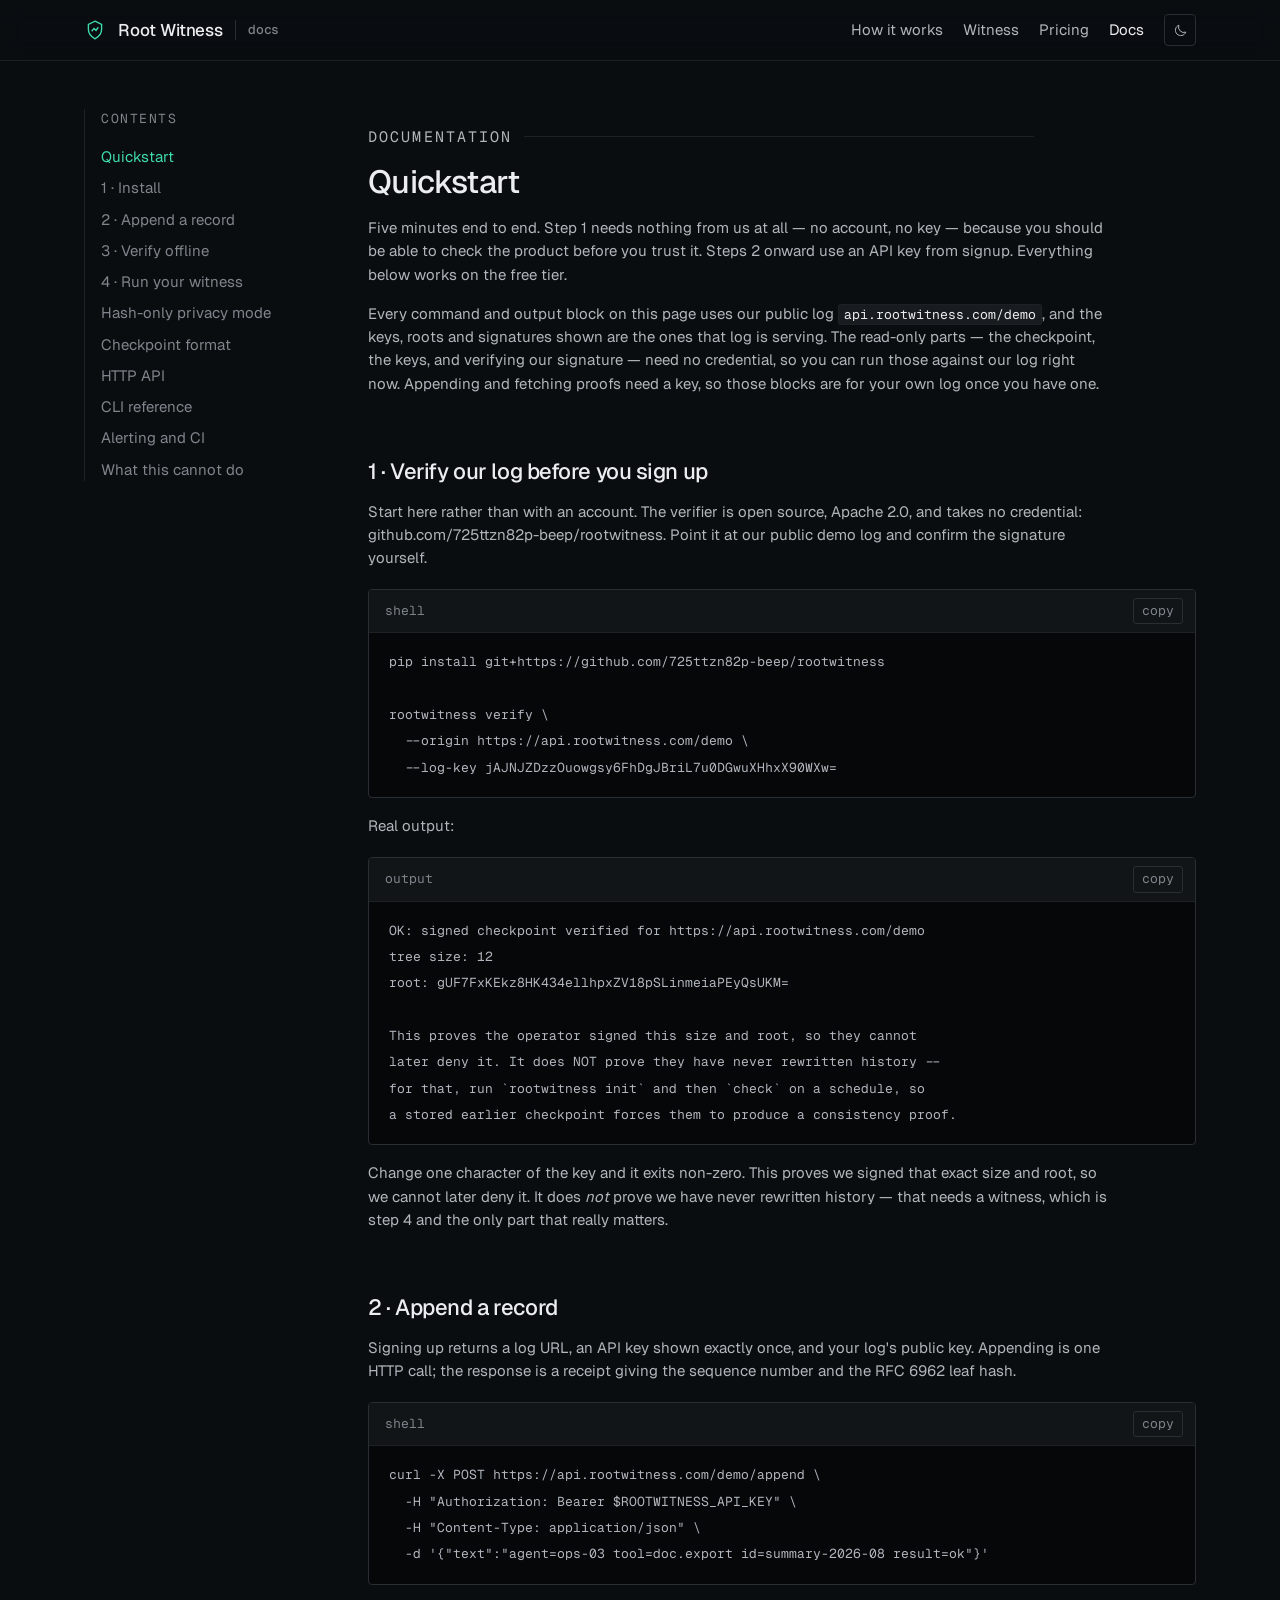
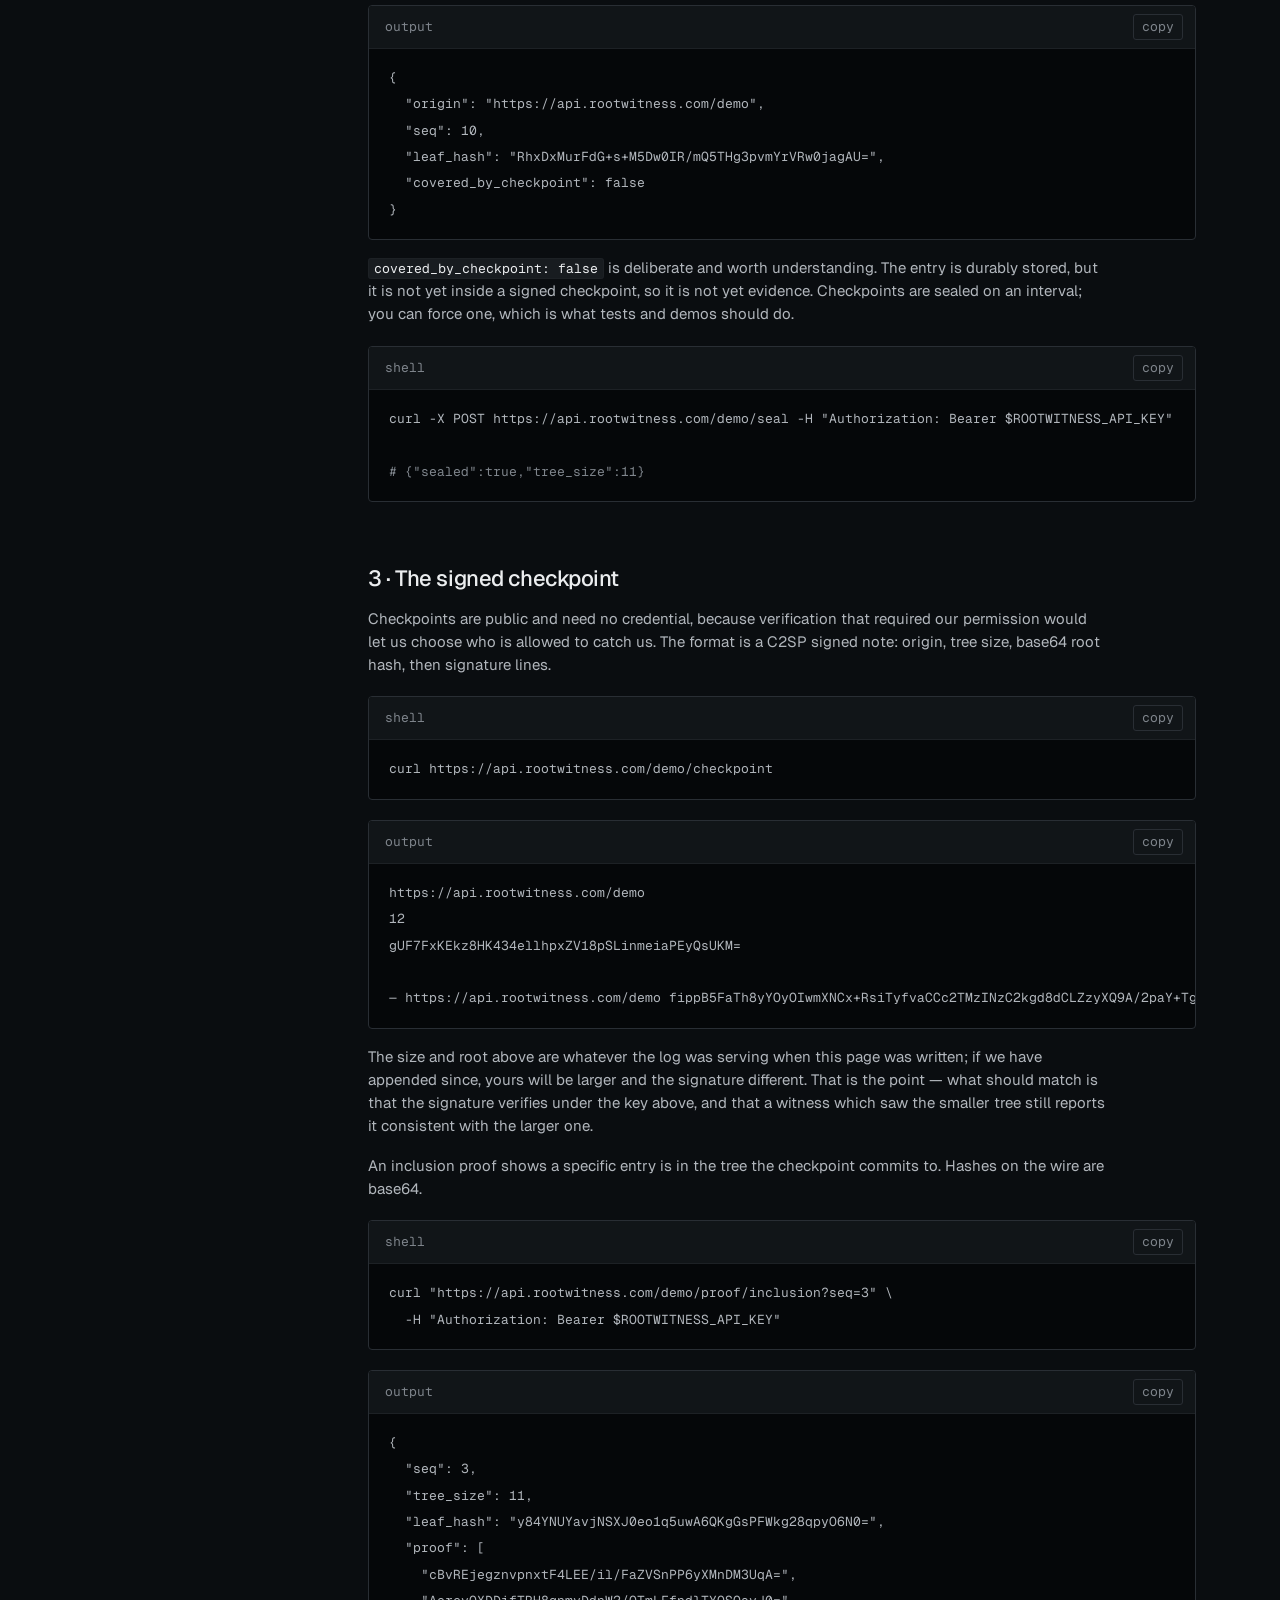
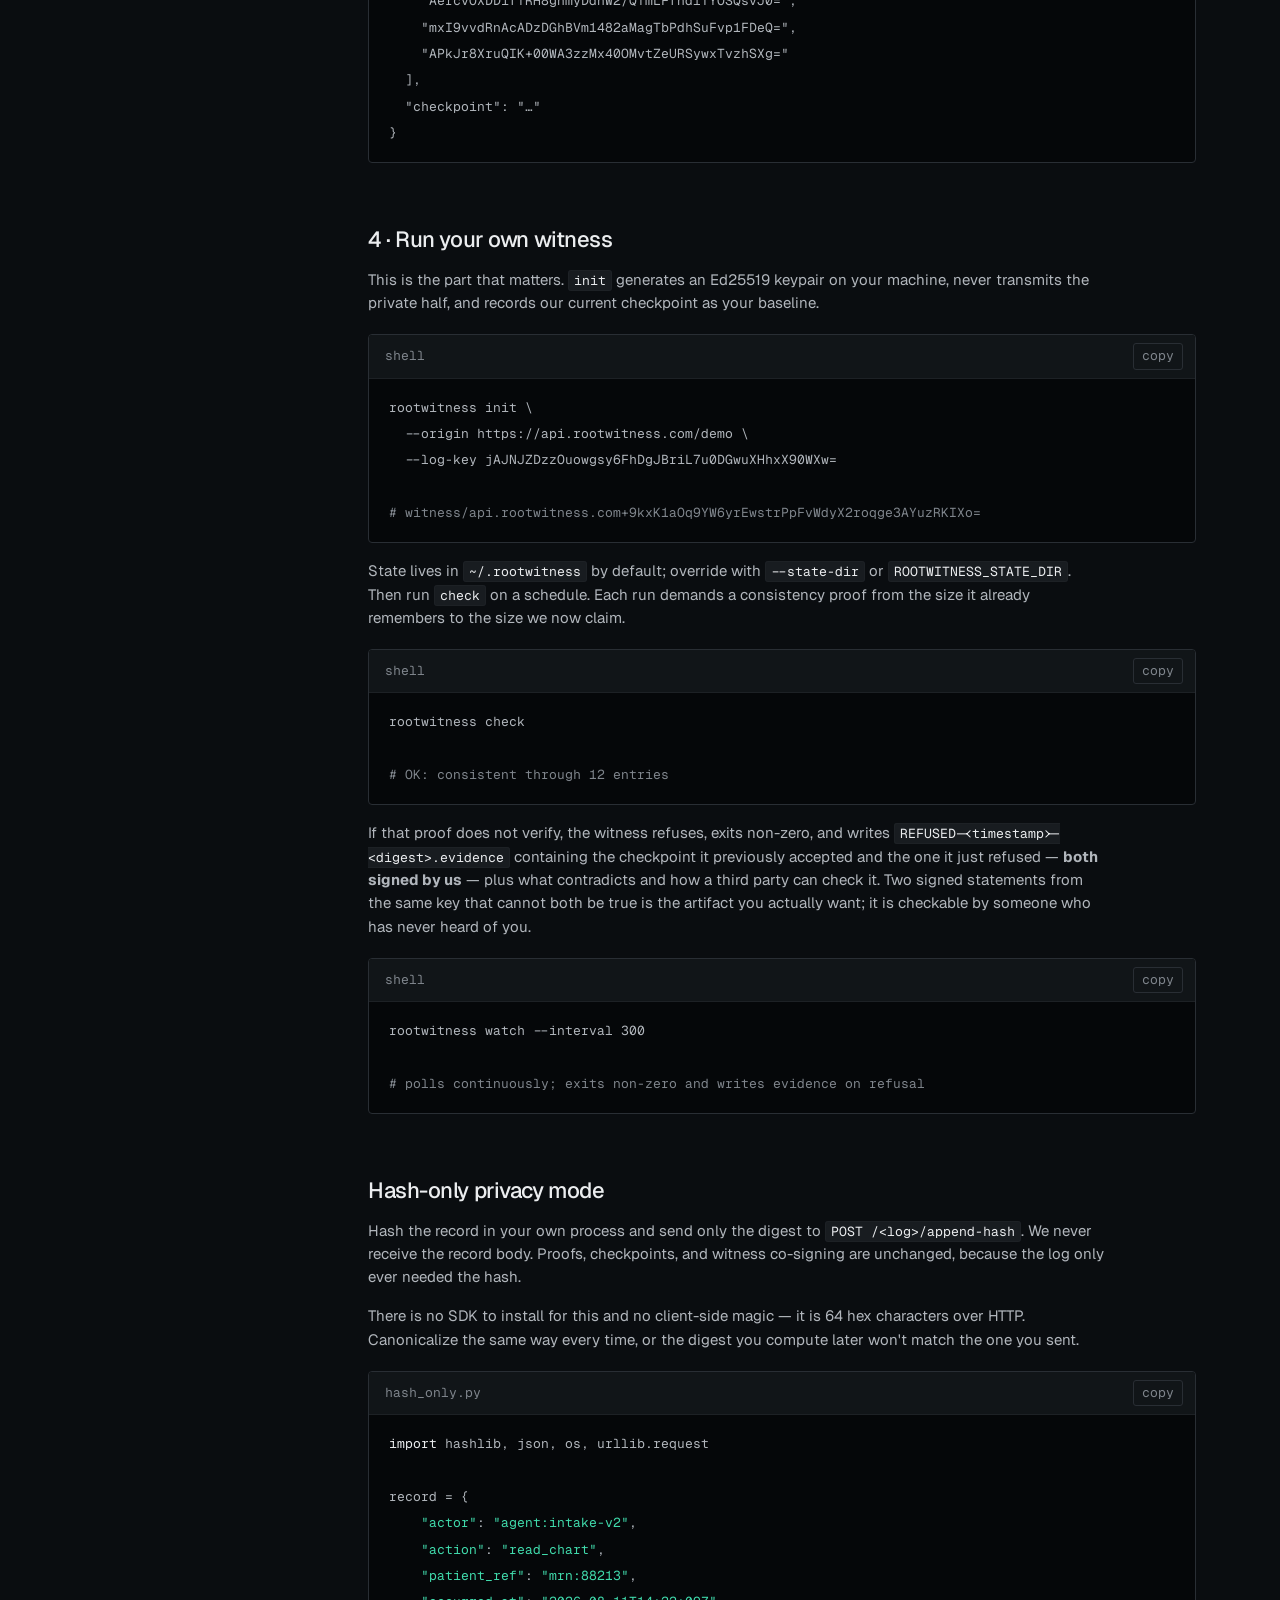
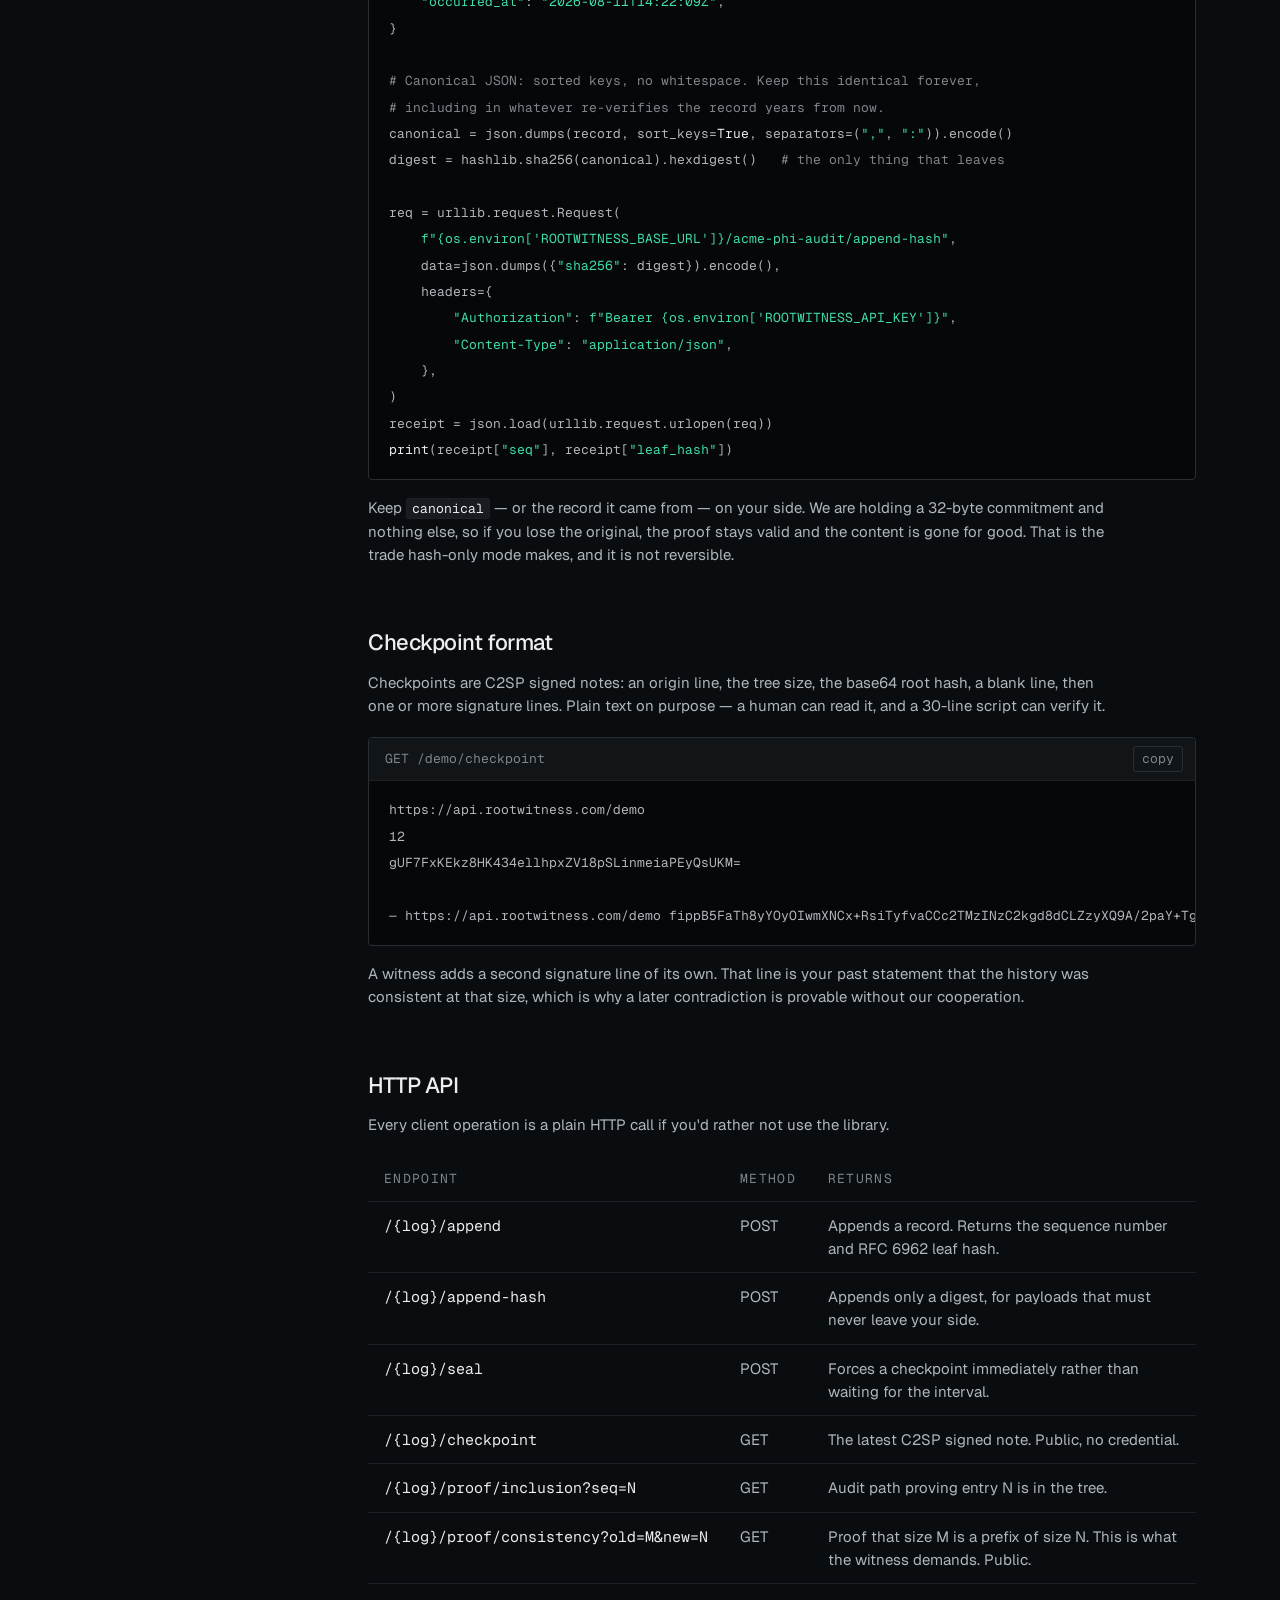
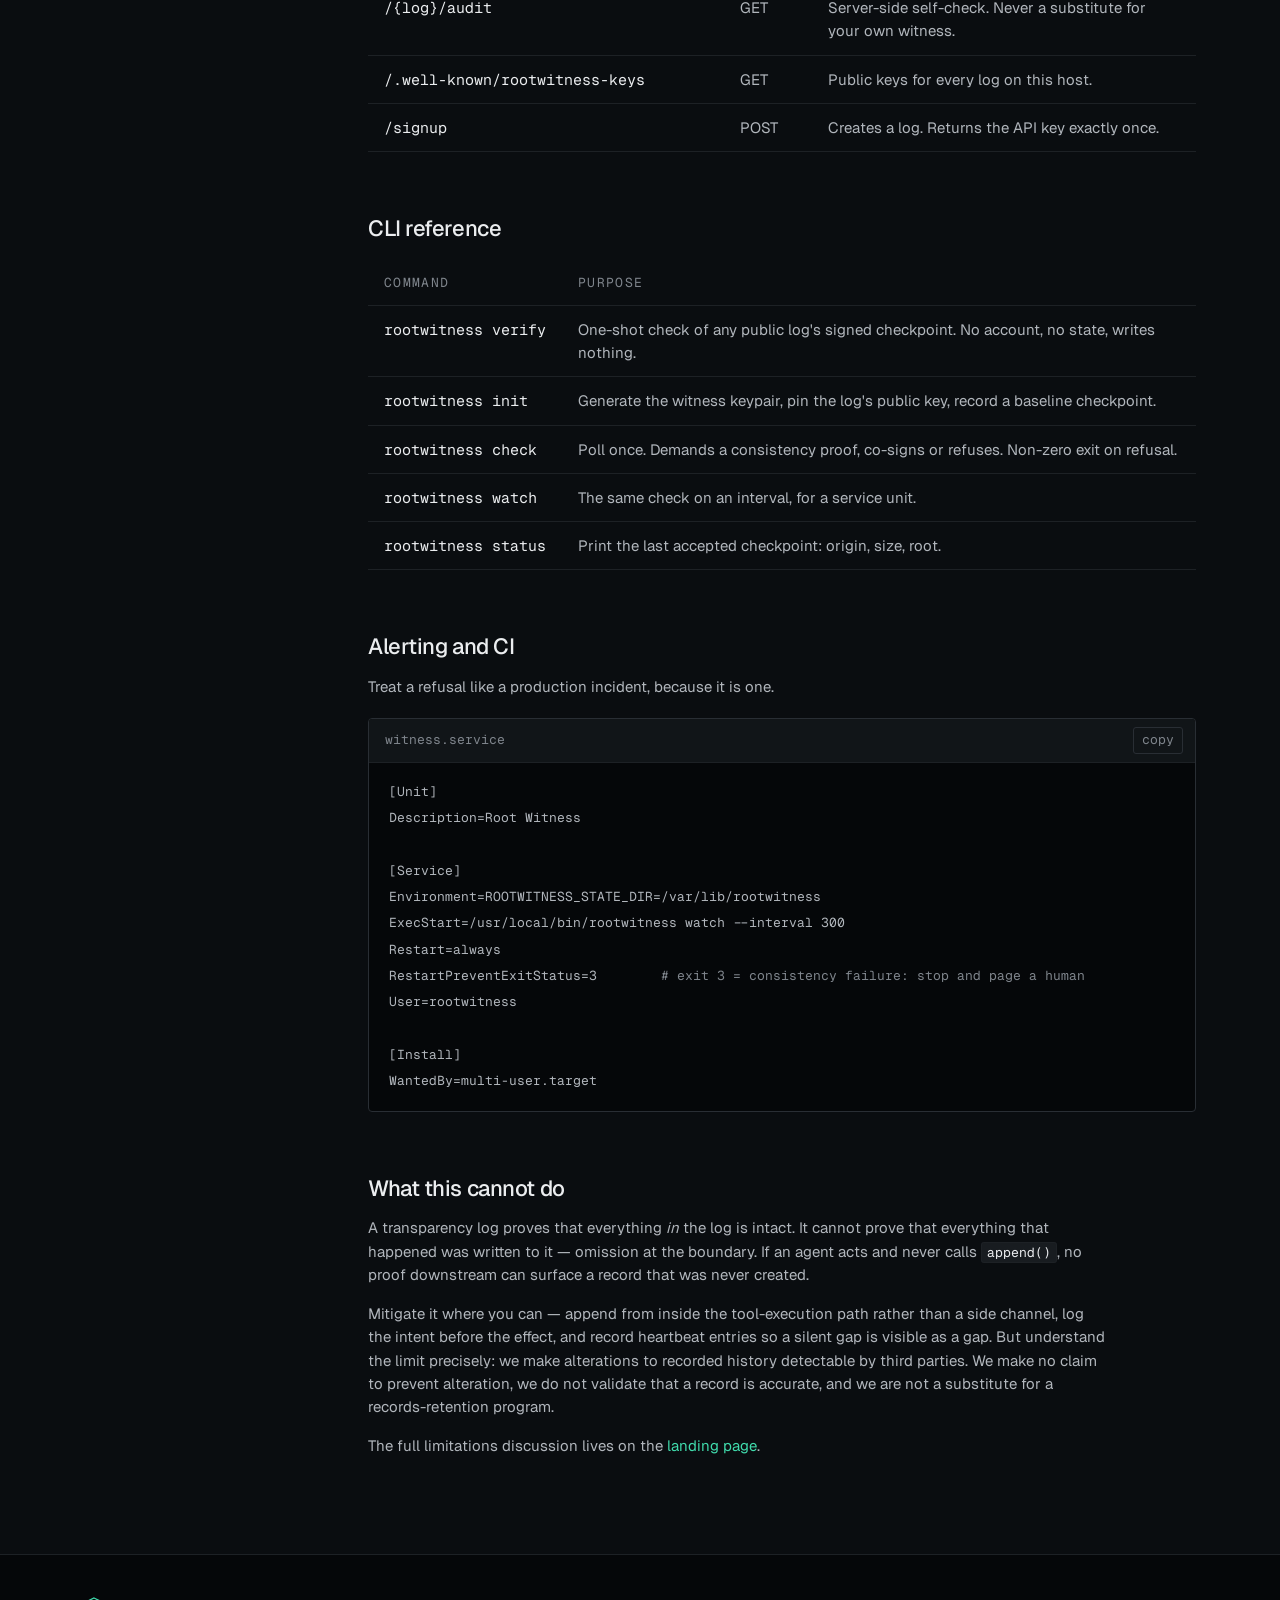
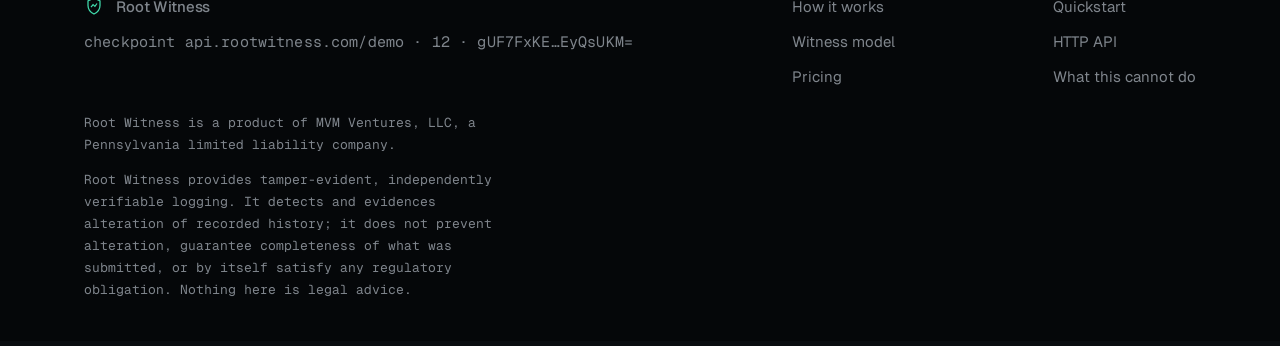
==== commit 748dd6e0: "Point the site at the domain it now describes, and stop inventing an origin The pages talked about a" ====
--- a/docs.html
+++ b/docs.html
@@ -3,8 +3,8 @@
 <head>
 <meta charset="utf-8">
 <meta name="viewport" content="width=device-width, initial-scale=1">
-<title>Docs — The Notary</title>
-<meta name="description" content="Quickstart for The Notary: install notary-client, append records to a Merkle transparency log, verify receipts offline, and run your own witness with notary-witness init and watch.">
+<title>Docs — Root Witness</title>
+<meta name="description" content="Quickstart for Root Witness: verify our log before signing up, append records to a Merkle transparency log, and run your own witness that refuses inconsistent history.">
 <link rel="preconnect" href="https://fonts.googleapis.com">
 <link rel="preconnect" href="https://fonts.gstatic.com" crossorigin>
 <link href="https://fonts.googleapis.com/css2?family=Geist+Mono:wght@400;500&family=Geist:wght@300;400;500;600&display=swap" rel="stylesheet">
@@ -16,12 +16,12 @@
 
 <header class="site">
   <div class="wrap nav">
-    <a class="brand" href="./index.html" aria-label="The Notary — home">
+    <a class="brand" href="./index.html" aria-label="Root Witness — home">
       <svg width="22" height="22" viewBox="0 0 24 24" fill="none" stroke="currentColor" stroke-width="1.5" aria-hidden="true">
         <path d="M12 2.4l7.2 3.4v5.5c0 4.4-3 8.2-7.2 10.3C7.8 19.5 4.8 15.7 4.8 11.3V5.8z"/>
         <path d="M8.4 13.4l2.5-3.1 2.2 2.1 2.5-3.4"/>
       </svg>
-      <span>The&nbsp;Notary</span>
+      <span>Root&nbsp;Witness</span>
       <span class="sub">docs</span>
     </a>
     <nav class="nav-links">
@@ -58,175 +58,221 @@
     <p class="eyebrow" style="margin-bottom:var(--space-4)">Documentation</p>
     <h1 id="quickstart">Quickstart</h1>
     <p>
-      Five minutes end to end: append a record to a tamper-evident Merkle transparency log, verify the
-      receipt with your network disconnected, and start a witness that checks every future checkpoint we
-      publish. Everything below works on the free tier.
-    </p>
-    <p>
-      You will need an API key from the dashboard and a log name. Examples use the log
-      <code>acme-agents-prod</code>.
-    </p>
-
-    <h2 id="install">1 · Install</h2>
-    <p>The Python client ships both the library and the <code>notary-witness</code> command.</p>
-    <div class="codeblock">
-      <div class="cb-bar"><span class="cb-name">shell</span><button class="copy" type="button">copy</button></div>
-<pre><code>pip install notary-client</code></pre>
-    </div>
-    <p>Set your credentials in the environment so keys never land in source control.</p>
-    <div class="codeblock">
-      <div class="cb-bar"><span class="cb-name">shell</span><button class="copy" type="button">copy</button></div>
-<pre><code>export NOTARY_BASE_URL="https://api.notary.dev"
-export NOTARY_API_KEY="nk_live_8f3c…"</code></pre>
-    </div>
-
+      Five minutes end to end. Step 1 needs nothing from us at all — no
+      account, no key — because you should be able to check the product
+      before you trust it. Steps 2 onward use an API key from signup.
+      Everything below works on the free tier.
+    </p>
+    <p>
+      Every command and output block on this page uses our public log
+      <code>api.rootwitness.com/demo</code>, and the keys, roots and signatures
+      shown are the ones that log is serving. The read-only parts — the
+      checkpoint, the keys, and verifying our signature — need no credential, so
+      you can run those against our log right now. Appending and fetching proofs
+      need a key, so those blocks are for your own log once you have one.
+    </p>
+
+    <h2 id="install">1 · Verify our log before you sign up</h2>
+    <p>
+      Start here rather than with an account. The verifier is open source,
+      Apache 2.0, and takes no credential: <a href="https://github.com/725ttzn82p-beep/rootwitness">github.com/725ttzn82p-beep/rootwitness</a>.
+      Point it at our public demo log and confirm the signature yourself.
+    </p>
+    <div class="codeblock">
+      <div class="cb-bar"><span class="cb-name">shell</span><button class="copy" type="button">copy</button></div>
+<pre><code>pip install git+https://github.com/725ttzn82p-beep/rootwitness
+
+rootwitness verify \
+  --origin https://api.rootwitness.com/demo \
+  --log-key jAJNJZDzzOuowgsy6FhDgJBriL7u0DGwuXHhxX90WXw=</code></pre>
+    </div>
+    <p>Real output:</p>
+    <div class="codeblock">
+      <div class="cb-bar"><span class="cb-name">output</span><button class="copy" type="button">copy</button></div>
+<pre><code>OK: signed checkpoint verified for https://api.rootwitness.com/demo
+tree size: 12
+root: gUF7FxKEkz8HK434ellhpxZV18pSLinmeiaPEyQsUKM=
+
+This proves the operator signed this size and root, so they cannot
+later deny it. It does NOT prove they have never rewritten history --
+for that, run `rootwitness init` and then `check` on a schedule, so
+a stored earlier checkpoint forces them to produce a consistency proof.</code></pre>
+    </div>
+    <p>
+      Change one character of the key and it exits non-zero. This proves we
+      signed that exact size and root, so we cannot later deny it. It does
+      <em>not</em> prove we have never rewritten history — that needs a
+      witness, which is step 4 and the only part that really matters.
+    </p>
     <h2 id="append">2 · Append a record</h2>
     <p>
-      One call. The client canonicalizes the payload (RFC 8785 JSON Canonicalization), hashes the leaf, and
-      returns a receipt containing the leaf hash, the index, the tree size it was integrated at, and the
-      audit path needed for offline verification.
-    </p>
-    <div class="codeblock">
-      <div class="cb-bar"><span class="cb-name">append.py</span><button class="copy" type="button">copy</button></div>
-<pre><code><span class="kw">import</span> os
-<span class="kw">from</span> notary_client <span class="kw">import</span> NotaryClient
-
-client = NotaryClient(
-    base_url=os.environ[<span class="s">"NOTARY_BASE_URL"</span>],
-    api_key=os.environ[<span class="s">"NOTARY_API_KEY"</span>],
-    log=<span class="s">"acme-agents-prod"</span>,
-)
-
-receipt = client.append({
-    <span class="s">"actor"</span>:      <span class="s">"agent:refunds-v3"</span>,
-    <span class="s">"action"</span>:     <span class="s">"issue_refund"</span>,
-    <span class="s">"subject"</span>:    <span class="s">"order_88213"</span>,
-    <span class="s">"amount_cents"</span>: <span class="n">4200</span>,
-    <span class="s">"currency"</span>:   <span class="s">"USD"</span>,
-    <span class="s">"approved_by"</span>: <span class="s">"policy:auto_under_5000"</span>,
-    <span class="s">"occurred_at"</span>: <span class="s">"2026-08-11T14:22:09Z"</span>,
-})
-
-<span class="kw">print</span>(receipt.leaf_hash)   <span class="c"># 4d7f257e9da7f32989ead03cef9fbbb0…</span>
-<span class="kw">print</span>(receipt.index)       <span class="c"># 2481929</span>
-<span class="kw">print</span>(receipt.tree_size)   <span class="c"># 2481930</span>
-
-<span class="c"># Store the receipt next to your own record. It is the</span>
-<span class="c"># artifact an auditor verifies — keep it, not just the entry.</span>
-receipt.save(<span class="s">"receipts/order_88213.notary.json"</span>)</code></pre>
-    </div>
-    <div class="callout">
-      <p class="ct">Note</p>
-      <p>
-        <code>append()</code> is safe to retry: pass <code>idempotency_key=</code> and a duplicate submission
-        returns the original receipt instead of writing a second leaf.
-      </p>
-    </div>
-
-    <h2 id="verify">3 · Verify the receipt offline</h2>
-    <p>
-      Verification is pure local computation. Hash the record, walk the audit path, compare the recomputed
-      root against a checkpoint you already hold. No API call, no network, no trust in us.
-    </p>
-    <div class="codeblock">
-      <div class="cb-bar"><span class="cb-name">verify.py</span><button class="copy" type="button">copy</button></div>
-<pre><code><span class="kw">from</span> notary_client <span class="kw">import</span> Receipt, Checkpoint, verify_inclusion
-
-receipt    = Receipt.load(<span class="s">"receipts/order_88213.notary.json"</span>)
-checkpoint = Checkpoint.load(<span class="s">"checkpoints/2481930.note"</span>)
-
-result = verify_inclusion(
-    record=<span class="kw">open</span>(<span class="s">"records/order_88213.json"</span>, <span class="s">"rb"</span>).read(),
-    receipt=receipt,
-    checkpoint=checkpoint,
-    <span class="c"># Ed25519 public key printed by `notary-witness init`.</span>
-    <span class="c"># Pin it once; it is what makes the check independent.</span>
-    log_public_key=<span class="s">"notary.dev/acme+3f9c21ab+ASdW7pQ0…"</span>,
-)
-
-<span class="kw">assert</span> result.ok
-<span class="kw">print</span>(result.summary)
-<span class="c"># root 620d18e1…a3286f58 recomputed from leaf 2481929</span>
-<span class="c"># of 2481930 — matches signed checkpoint. verified offline.</span></code></pre>
-    </div>
-    <p>The same check from the shell, for auditors who prefer an air-gapped machine:</p>
-    <div class="codeblock">
-      <div class="cb-bar"><span class="cb-name">shell</span><button class="copy" type="button">copy</button></div>
-<pre><code>notary verify \
-  --record     records/order_88213.json \
-  --receipt    receipts/order_88213.notary.json \
-  --checkpoint checkpoints/2481930.note \
-  --log-key    notary.dev/acme+3f9c21ab+ASdW7pQ0… \
-  --offline
-
-<span class="c"># inclusion proof OK   index 2481929 / size 2481930</span>
-<span class="c"># note signature  OK   notary.dev/acme</span>
-<span class="c"># exit 0</span></code></pre>
-    </div>
-
+      Signing up returns a log URL, an API key shown exactly once, and your
+      log's public key. Appending is one HTTP call; the response is a receipt
+      giving the sequence number and the RFC 6962 leaf hash.
+    </p>
+    <div class="codeblock">
+      <div class="cb-bar"><span class="cb-name">shell</span><button class="copy" type="button">copy</button></div>
+<pre><code>curl -X POST https://api.rootwitness.com/demo/append \
+  -H "Authorization: Bearer $ROOTWITNESS_API_KEY" \
+  -H "Content-Type: application/json" \
+  -d '{"text":"agent=ops-03 tool=doc.export id=summary-2026-08 result=ok"}'</code></pre>
+    </div>
+    <div class="codeblock">
+      <div class="cb-bar"><span class="cb-name">output</span><button class="copy" type="button">copy</button></div>
+<pre><code>{
+  "origin": "https://api.rootwitness.com/demo",
+  "seq": 10,
+  "leaf_hash": "RhxDxMurFdG+s+M5Dw0IR/mQ5THg3pvmYrVRw0jagAU=",
+  "covered_by_checkpoint": false
+}</code></pre>
+    </div>
+    <p>
+      <code>covered_by_checkpoint: false</code> is deliberate and worth
+      understanding. The entry is durably stored, but it is not yet inside a
+      signed checkpoint, so it is not yet evidence. Checkpoints are sealed on
+      an interval; you can force one, which is what tests and demos should do.
+    </p>
+    <div class="codeblock">
+      <div class="cb-bar"><span class="cb-name">shell</span><button class="copy" type="button">copy</button></div>
+<pre><code>curl -X POST https://api.rootwitness.com/demo/seal -H "Authorization: Bearer $ROOTWITNESS_API_KEY"
+
+<span class="c"># {"sealed":true,"tree_size":11}</span></code></pre>
+    </div>
+    <h2 id="verify">3 · The signed checkpoint</h2>
+    <p>
+      Checkpoints are public and need no credential, because verification
+      that required our permission would let us choose who is allowed to
+      catch us. The format is a
+      <a href="https://github.com/C2SP/C2SP/blob/main/signed-note.md">C2SP signed note</a>:
+      origin, tree size, base64 root hash, then signature lines.
+    </p>
+    <div class="codeblock">
+      <div class="cb-bar"><span class="cb-name">shell</span><button class="copy" type="button">copy</button></div>
+<pre><code>curl https://api.rootwitness.com/demo/checkpoint</code></pre>
+    </div>
+    <div class="codeblock">
+      <div class="cb-bar"><span class="cb-name">output</span><button class="copy" type="button">copy</button></div>
+<pre><code>https://api.rootwitness.com/demo
+12
+gUF7FxKEkz8HK434ellhpxZV18pSLinmeiaPEyQsUKM=
+
+— https://api.rootwitness.com/demo fippB5FaTh8yYOyOIwmXNCx+RsiTyfvaCCc2TMzINzC2kgd8dCLZzyXQ9A/2paY+TgeOsvzr9QgMMeAIiN8w4ISFMwM=</code></pre>
+    </div>
+    <p>
+      The size and root above are whatever the log was serving when this page
+      was written; if we have appended since, yours will be larger and the
+      signature different. That is the point — what should match is that the
+      signature verifies under the key above, and that a witness which saw the
+      smaller tree still reports it consistent with the larger one.
+    </p>
+    <p>
+      An inclusion proof shows a specific entry is in the tree the checkpoint
+      commits to. Hashes on the wire are base64.
+    </p>
+    <div class="codeblock">
+      <div class="cb-bar"><span class="cb-name">shell</span><button class="copy" type="button">copy</button></div>
+<pre><code>curl "https://api.rootwitness.com/demo/proof/inclusion?seq=3" \
+  -H "Authorization: Bearer $ROOTWITNESS_API_KEY"</code></pre>
+    </div>
+    <div class="codeblock">
+      <div class="cb-bar"><span class="cb-name">output</span><button class="copy" type="button">copy</button></div>
+<pre><code>{
+  "seq": 3,
+  "tree_size": 11,
+  "leaf_hash": "y84YNUYavjNSXJ0eo1q5uwA6QKgGsPFWkg28qpyO6N0=",
+  "proof": [
+    "cBvREjegznvpnxtF4LEE/il/FaZVSnPP6yXMnDM3UqA=",
+    "AercvOXDDifTRH8gnmyDdnW2/QTmLFfndlTYOSQsvJ0=",
+    "mxI9vvdRnAcADzDGhBVm1482aMagTbPdhSuFvp1FDeQ=",
+    "APkJr8XruQIK+00WA3zzMx40OMvtZeURSywxTvzhSXg="
+  ],
+  "checkpoint": "…"
+}</code></pre>
+    </div>
     <h2 id="witness">4 · Run your own witness</h2>
     <p>
-      This is the part that matters. <code>notary-witness init</code> generates an Ed25519 keypair on your
-      machine and never transmits the private half. <code>notary-witness watch</code> then polls our
-      checkpoints, demands a consistency proof against the last checkpoint it accepted, verifies that proof
-      locally, and co-signs only if it holds.
-    </p>
-    <div class="codeblock">
-      <div class="cb-bar"><span class="cb-name">shell</span><button class="copy" type="button">copy</button></div>
-<pre><code>notary-witness init \
-  --log acme-agents-prod \
-  --state ./witness-state \
-  --key-file ./witness-state/witness.key   <span class="c"># or --kms aws:alias/notary-witness</span>
-
-<span class="c"># witness key   ed25519:local/acme+8b92e  (private key stays here)</span>
-<span class="c"># log key       notary.dev/acme+3f9c21ab+ASdW7pQ0…  (pinned)</span>
-<span class="c"># baseline      size 2481904  root 74f4e8ea…eb79332f</span></code></pre>
-    </div>
-    <div class="codeblock">
-      <div class="cb-bar"><span class="cb-name">shell</span><button class="copy" type="button">copy</button></div>
-<pre><code>notary-witness watch \
-  --log acme-agents-prod \
-  --state ./witness-state \
-  --interval 5m \
-  --evidence-dir ./evidence
-
-<span class="c">[10:42:01] checkpoint 2481930  consistency 2481904 → 2481930  OK  co-signed</span>
-<span class="c">[10:47:01] checkpoint 2481958  consistency 2481930 → 2481958  OK  co-signed</span>
-<span class="c">[10:57:14] checkpoint 2482006  consistency FAILED</span>
-<span class="c">           old root not derivable — REFUSING TO CO-SIGN</span>
-<span class="c">           evidence/2026-08-11T10-57-14Z.split.json  (exit 3)</span></code></pre>
-    </div>
-    <div class="callout warn">
-      <p class="ct">Operational requirement</p>
-      <p>
-        A witness that isn't running proves nothing. Run <code>watch</code> as a supervised service, alert on
-        non-zero exit, and keep <code>--state</code> on durable storage — it holds the history the proof is
-        checked against.
-      </p>
+      This is the part that matters. <code>init</code> generates an Ed25519
+      keypair on your machine, never transmits the private half, and records
+      our current checkpoint as your baseline.
+    </p>
+    <div class="codeblock">
+      <div class="cb-bar"><span class="cb-name">shell</span><button class="copy" type="button">copy</button></div>
+<pre><code>rootwitness init \
+  --origin https://api.rootwitness.com/demo \
+  --log-key jAJNJZDzzOuowgsy6FhDgJBriL7u0DGwuXHhxX90WXw=
+
+<span class="c"># witness/api.rootwitness.com+9kxK1aOq9YW6yrEwstrPpFvWdyX2roqge3AYuzRKIXo=</span></code></pre>
+    </div>
+    <p>
+      State lives in <code>~/.rootwitness</code> by default; override with
+      <code>--state-dir</code> or <code>ROOTWITNESS_STATE_DIR</code>. Then
+      run <code>check</code> on a schedule. Each run demands a consistency
+      proof from the size it already remembers to the size we now claim.
+    </p>
+    <div class="codeblock">
+      <div class="cb-bar"><span class="cb-name">shell</span><button class="copy" type="button">copy</button></div>
+<pre><code>rootwitness check
+
+<span class="c"># OK: consistent through 12 entries</span></code></pre>
+    </div>
+    <p>
+      If that proof does not verify, the witness refuses, exits non-zero, and
+      writes <code>REFUSED-&lt;timestamp&gt;-&lt;digest&gt;.evidence</code>
+      containing the checkpoint it previously accepted and the one it just
+      refused — <strong>both signed by us</strong> — plus what contradicts and
+      how a third party can check it. Two signed statements from the same key
+      that cannot both be true is the artifact you actually want; it is
+      checkable by someone who has never heard of you.
+    </p>
+    <div class="codeblock">
+      <div class="cb-bar"><span class="cb-name">shell</span><button class="copy" type="button">copy</button></div>
+<pre><code>rootwitness watch --interval 300
+
+<span class="c"># polls continuously; exits non-zero and writes evidence on refusal</span></code></pre>
     </div>
 
     <h2 id="hashonly">Hash-only privacy mode</h2>
     <p>
-      On Team and Regulated, the client hashes locally and sends only the digest. We never receive the record
-      body. Proofs, checkpoints, and witness co-signing are unchanged, because the log only ever needed the hash.
+      Hash the record in your own process and send only the digest to
+      <code>POST /&lt;log&gt;/append-hash</code>. We never receive the record body. Proofs, checkpoints, and
+      witness co-signing are unchanged, because the log only ever needed the hash.
+    </p>
+    <p>
+      There is no SDK to install for this and no client-side magic — it is 64 hex characters over HTTP.
+      Canonicalize the same way every time, or the digest you compute later won't match the one you sent.
     </p>
     <div class="codeblock">
       <div class="cb-bar"><span class="cb-name">hash_only.py</span><button class="copy" type="button">copy</button></div>
-<pre><code>client = NotaryClient(
-    base_url=os.environ[<span class="s">"NOTARY_BASE_URL"</span>],
-    api_key=os.environ[<span class="s">"NOTARY_API_KEY"</span>],
-    log=<span class="s">"acme-phi-audit"</span>,
-    hash_only=<span class="kw">True</span>,               <span class="c"># only sha256(canonical_json) leaves the process</span>
-    metadata_fields=[<span class="s">"action"</span>],   <span class="c"># optional non-sensitive fields kept in the clear</span>
-)
-
-receipt = client.append({
+<pre><code><span class="kw">import</span> hashlib, json, os, urllib.request
+
+record = {
     <span class="s">"actor"</span>: <span class="s">"agent:intake-v2"</span>,
     <span class="s">"action"</span>: <span class="s">"read_chart"</span>,
-    <span class="s">"patient_ref"</span>: <span class="s">"mrn:88213"</span>,   <span class="c"># hashed locally, never sent</span>
+    <span class="s">"patient_ref"</span>: <span class="s">"mrn:88213"</span>,
     <span class="s">"occurred_at"</span>: <span class="s">"2026-08-11T14:22:09Z"</span>,
-})</code></pre>
-    </div>
+}
+
+<span class="c"># Canonical JSON: sorted keys, no whitespace. Keep this identical forever,</span>
+<span class="c"># including in whatever re-verifies the record years from now.</span>
+canonical = json.dumps(record, sort_keys=<span class="kw">True</span>, separators=(<span class="s">","</span>, <span class="s">":"</span>)).encode()
+digest = hashlib.sha256(canonical).hexdigest()   <span class="c"># the only thing that leaves</span>
+
+req = urllib.request.Request(
+    <span class="s">f"{os.environ['ROOTWITNESS_BASE_URL']}/acme-phi-audit/append-hash"</span>,
+    data=json.dumps({<span class="s">"sha256"</span>: digest}).encode(),
+    headers={
+        <span class="s">"Authorization"</span>: <span class="s">f"Bearer {os.environ['ROOTWITNESS_API_KEY']}"</span>,
+        <span class="s">"Content-Type"</span>: <span class="s">"application/json"</span>,
+    },
+)
+receipt = json.load(urllib.request.urlopen(req))
+<span class="kw">print</span>(receipt[<span class="s">"seq"</span>], receipt[<span class="s">"leaf_hash"</span>])</code></pre>
+    </div>
+    <p>
+      Keep <code>canonical</code> — or the record it came from — on your side. We are holding a
+      32-byte commitment and nothing else, so if you lose the original, the proof stays valid and the
+      content is gone for good. That is the trade hash-only mode makes, and it is not reversible.
+    </p>
 
     <h2 id="checkpoint">Checkpoint format</h2>
     <p>
@@ -235,17 +281,17 @@
       verify it.
     </p>
     <div class="codeblock">
-      <div class="cb-bar"><span class="cb-name">checkpoints/2481930.note</span><button class="copy" type="button">copy</button></div>
-<pre><code>notary.dev/acme-agents-prod
-2481930
-Yg0Y4VoCent6/O4Hn+5ys59tevQFTqyVC9PISjKGb1g=
-
-— notary.dev/acme P8lRqxCg5io2NorYJFiN3E9dOgpepDeZ6y2ZoQEk1cyx/0Cw96hEk8fteZYtNX8sQqQzX6TnezD6Sn86rl2oshPwqrw=
-— witness local/acme LtQkWT5yRMMMgz5dk0QTfQEU75aDvxyC34MnuLTGZm0J5OzgQ/4cJa/ytT5aBKNvqRKOuny/ynZM2FiwNLVGd9YA=</code></pre>
-    </div>
-    <p>
-      The second signature line is yours. Its presence is your own past statement that the history was
-      consistent at that size — which is why a later contradiction is provable without our cooperation.
+      <div class="cb-bar"><span class="cb-name">GET /demo/checkpoint</span><button class="copy" type="button">copy</button></div>
+<pre><code>https://api.rootwitness.com/demo
+12
+gUF7FxKEkz8HK434ellhpxZV18pSLinmeiaPEyQsUKM=
+
+— https://api.rootwitness.com/demo fippB5FaTh8yYOyOIwmXNCx+RsiTyfvaCCc2TMzINzC2kgd8dCLZzyXQ9A/2paY+TgeOsvzr9QgMMeAIiN8w4ISFMwM=</code></pre>
+    </div>
+    <p>
+      A witness adds a second signature line of its own. That line is your
+      past statement that the history was consistent at that size, which is
+      why a later contradiction is provable without our cooperation.
     </p>
 
     <h2 id="api">HTTP API</h2>
@@ -254,12 +300,15 @@
       <table class="api">
         <thead><tr><th>Endpoint</th><th>Method</th><th>Returns</th></tr></thead>
         <tbody>
-          <tr><td>/v1/logs/{log}/entries</td><td>POST</td><td>Appends a record (or a digest in hash-only mode); returns a receipt with leaf hash, index, tree size, and audit path.</td></tr>
-          <tr><td>/v1/logs/{log}/checkpoint</td><td>GET</td><td>The latest C2SP signed note for the log.</td></tr>
-          <tr><td>/v1/logs/{log}/proof/inclusion</td><td>GET</td><td>Audit path for a leaf index against a given tree size.</td></tr>
-          <tr><td>/v1/logs/{log}/proof/consistency</td><td>GET</td><td>Proof that tree size <em>m</em> is a prefix of tree size <em>n</em>. This is what the witness demands.</td></tr>
-          <tr><td>/v1/logs/{log}/witnesses</td><td>POST</td><td>Submits a witness co-signature for a checkpoint.</td></tr>
-          <tr><td>/v1/logs/{log}/anchors</td><td>GET</td><td>OpenTimestamps attestations for archived checkpoints (Regulated).</td></tr>
+          <tr><td>/{log}/append</td><td>POST</td><td>Appends a record. Returns the sequence number and RFC 6962 leaf hash.</td></tr>
+          <tr><td>/{log}/append-hash</td><td>POST</td><td>Appends only a digest, for payloads that must never leave your side.</td></tr>
+          <tr><td>/{log}/seal</td><td>POST</td><td>Forces a checkpoint immediately rather than waiting for the interval.</td></tr>
+          <tr><td>/{log}/checkpoint</td><td>GET</td><td>The latest C2SP signed note. Public, no credential.</td></tr>
+          <tr><td>/{log}/proof/inclusion?seq=N</td><td>GET</td><td>Audit path proving entry N is in the tree.</td></tr>
+          <tr><td>/{log}/proof/consistency?old=M&amp;new=N</td><td>GET</td><td>Proof that size M is a prefix of size N. This is what the witness demands. Public.</td></tr>
+          <tr><td>/{log}/audit</td><td>GET</td><td>Server-side self-check. Never a substitute for your own witness.</td></tr>
+          <tr><td>/.well-known/rootwitness-keys</td><td>GET</td><td>Public keys for every log on this host.</td></tr>
+          <tr><td>/signup</td><td>POST</td><td>Creates a log. Returns the API key exactly once.</td></tr>
         </tbody>
       </table>
     </div>
@@ -269,11 +318,11 @@
       <table class="api">
         <thead><tr><th>Command</th><th>Purpose</th></tr></thead>
         <tbody>
-          <tr><td>notary-witness init</td><td>Generate the witness keypair, pin the log's public key, record a baseline checkpoint.</td></tr>
-          <tr><td>notary-witness watch</td><td>Poll, verify consistency, co-sign or refuse. Exit 3 on refusal, exit 4 on unreachable log.</td></tr>
-          <tr><td>notary-witness show</td><td>Print current witness state: last accepted size, root, and co-signature history.</td></tr>
-          <tr><td>notary verify</td><td>Offline inclusion-proof verification for a record, receipt, and checkpoint.</td></tr>
-          <tr><td>notary export</td><td>Bundle records, receipts, checkpoints, and co-signatures into an auditor-ready archive.</td></tr>
+          <tr><td>rootwitness verify</td><td>One-shot check of any public log's signed checkpoint. No account, no state, writes nothing.</td></tr>
+          <tr><td>rootwitness init</td><td>Generate the witness keypair, pin the log's public key, record a baseline checkpoint.</td></tr>
+          <tr><td>rootwitness check</td><td>Poll once. Demands a consistency proof, co-signs or refuses. Non-zero exit on refusal.</td></tr>
+          <tr><td>rootwitness watch</td><td>The same check on an interval, for a service unit.</td></tr>
+          <tr><td>rootwitness status</td><td>Print the last accepted checkpoint: origin, size, root.</td></tr>
         </tbody>
       </table>
     </div>
@@ -283,15 +332,14 @@
     <div class="codeblock">
       <div class="cb-bar"><span class="cb-name">witness.service</span><button class="copy" type="button">copy</button></div>
 <pre><code>[Unit]
-Description=Notary witness (acme-agents-prod)
+Description=Root Witness
 
 [Service]
-ExecStart=/usr/local/bin/notary-witness watch \
-  --log acme-agents-prod --state /var/lib/notary --interval 5m \
-  --evidence-dir /var/lib/notary/evidence
+Environment=ROOTWITNESS_STATE_DIR=/var/lib/rootwitness
+ExecStart=/usr/local/bin/rootwitness watch --interval 300
 Restart=always
 RestartPreventExitStatus=3        <span class="c"># exit 3 = consistency failure: stop and page a human</span>
-User=notary
+User=rootwitness
 
 [Install]
 WantedBy=multi-user.target</code></pre>
@@ -322,14 +370,14 @@
 <footer class="site">
   <div class="wrap foot">
     <div class="col">
-      <a class="brand" href="./index.html" aria-label="The Notary">
+      <a class="brand" href="./index.html" aria-label="Root Witness">
         <svg width="20" height="20" viewBox="0 0 24 24" fill="none" stroke="currentColor" stroke-width="1.5" aria-hidden="true">
           <path d="M12 2.4l7.2 3.4v5.5c0 4.4-3 8.2-7.2 10.3C7.8 19.5 4.8 15.7 4.8 11.3V5.8z"/>
           <path d="M8.4 13.4l2.5-3.1 2.2 2.1 2.5-3.4"/>
         </svg>
-        <span>The Notary</span>
+        <span>Root Witness</span>
       </a>
-      <span class="hash">checkpoint notary.dev/acme · 2481930 · 620d18e1…a3286f58</span>
+      <span class="hash" id="live-checkpoint">checkpoint api.rootwitness.com/demo · 12 · gUF7FxKE…EyQsUKM=</span>
     </div>
     <div class="col">
       <a href="./index.html#how">How it works</a>
@@ -343,7 +391,10 @@
     </div>
     <div class="col" style="max-width:38ch">
       <p class="legal">
-        The Notary provides tamper-evident, independently verifiable logging. It detects and evidences
+        Root Witness is a product of MVM&nbsp;Ventures,&nbsp;LLC, a Pennsylvania limited liability company.
+      </p>
+      <p class="legal">
+        Root Witness provides tamper-evident, independently verifiable logging. It detects and evidences
         alteration of recorded history; it does not prevent alteration, guarantee completeness of what
         was submitted, or by itself satisfy any regulatory obligation. Nothing here is legal advice.
       </p>
--- a/style.css
+++ b/style.css
@@ -190,8 +190,12 @@
 .term-body {
   font-family: var(--font-mono); font-size: clamp(0.7rem, 0.62rem + 0.35vw, 0.8125rem);
   line-height: 1.75; padding: var(--space-4) var(--space-5);
-  overflow-x: auto; white-space: pre; color: var(--text-2); tab-size: 2;
-}
+  color: var(--text-2); tab-size: 2;
+  /* A real terminal soft-wraps a long line rather than hiding it. These are
+     verbatim tool outputs, so wrap them instead of clipping the tail off. */
+  white-space: pre-wrap; overflow-wrap: anywhere;
+}
+.term-body .cont { color: var(--text-3); }
 .term-body .c { color: var(--text-3); }
 .term-body .p { color: var(--accent); }
 .term-body .k { color: var(--text); }
@@ -372,3 +376,56 @@
 .callout.warn { border-left-color: var(--warn); }
 .callout p { margin-top: 0; font-size: var(--text-sm); }
 .callout .ct { font-family: var(--font-mono); font-size: var(--text-xs); text-transform: uppercase; letter-spacing: .1em; color: var(--text-3); margin-bottom: var(--space-2); }
+
+/* -- signup ------------------------------------------------------------- */
+.signup-grid {
+  display: grid;
+  grid-template-columns: repeat(2, minmax(0, 1fr));
+  gap: var(--space-4);
+  margin-top: var(--space-10);
+  align-items: start;
+}
+.fld { display: block; margin-bottom: var(--space-5); }
+.fld > span {
+  display: block;
+  font-family: var(--font-mono);
+  font-size: var(--text-xs);
+  letter-spacing: .12em;
+  text-transform: uppercase;
+  color: var(--text-3);
+  margin-bottom: var(--space-2);
+}
+.fld input {
+  width: 100%;
+  background: var(--bg-deep);
+  border: var(--border-w) solid var(--line);
+  border-radius: var(--radius);
+  padding: .7rem .8rem;
+  color: var(--text);
+  font-size: var(--text-sm);
+}
+.fld input:focus-visible { outline: 2px solid var(--accent); outline-offset: 1px; border-color: var(--accent); }
+.fld input[aria-invalid="true"] { border-color: var(--danger); }
+.fld small { display: block; margin-top: var(--space-2); color: var(--text-3); font-size: var(--text-xs); }
+#signup-form .btn { width: 100%; justify-content: center; }
+#signup-form .btn[disabled] { opacity: .55; cursor: not-allowed; }
+.su-msg { margin-top: var(--space-4); font-size: var(--text-sm); color: var(--text-2); min-height: 1.2em; }
+.su-msg[data-state="error"] { color: var(--danger); }
+.su-msg[data-state="ok"] { color: var(--accent); }
+.su-fine { margin-top: var(--space-4); color: var(--text-3); font-size: var(--text-xs); line-height: 1.55; }
+.su-pre {
+  margin-top: var(--space-3);
+  background: var(--bg-deep);
+  border: var(--border-w) solid var(--line-soft);
+  border-radius: var(--radius);
+  padding: var(--space-4);
+  font-family: var(--font-mono);
+  font-size: var(--text-xs);
+  color: var(--text-2);
+  white-space: pre-wrap;
+  word-break: break-all;
+  line-height: 1.7;
+}
+@media (max-width: 860px) {
+  .signup-grid { grid-template-columns: 1fr; }
+}
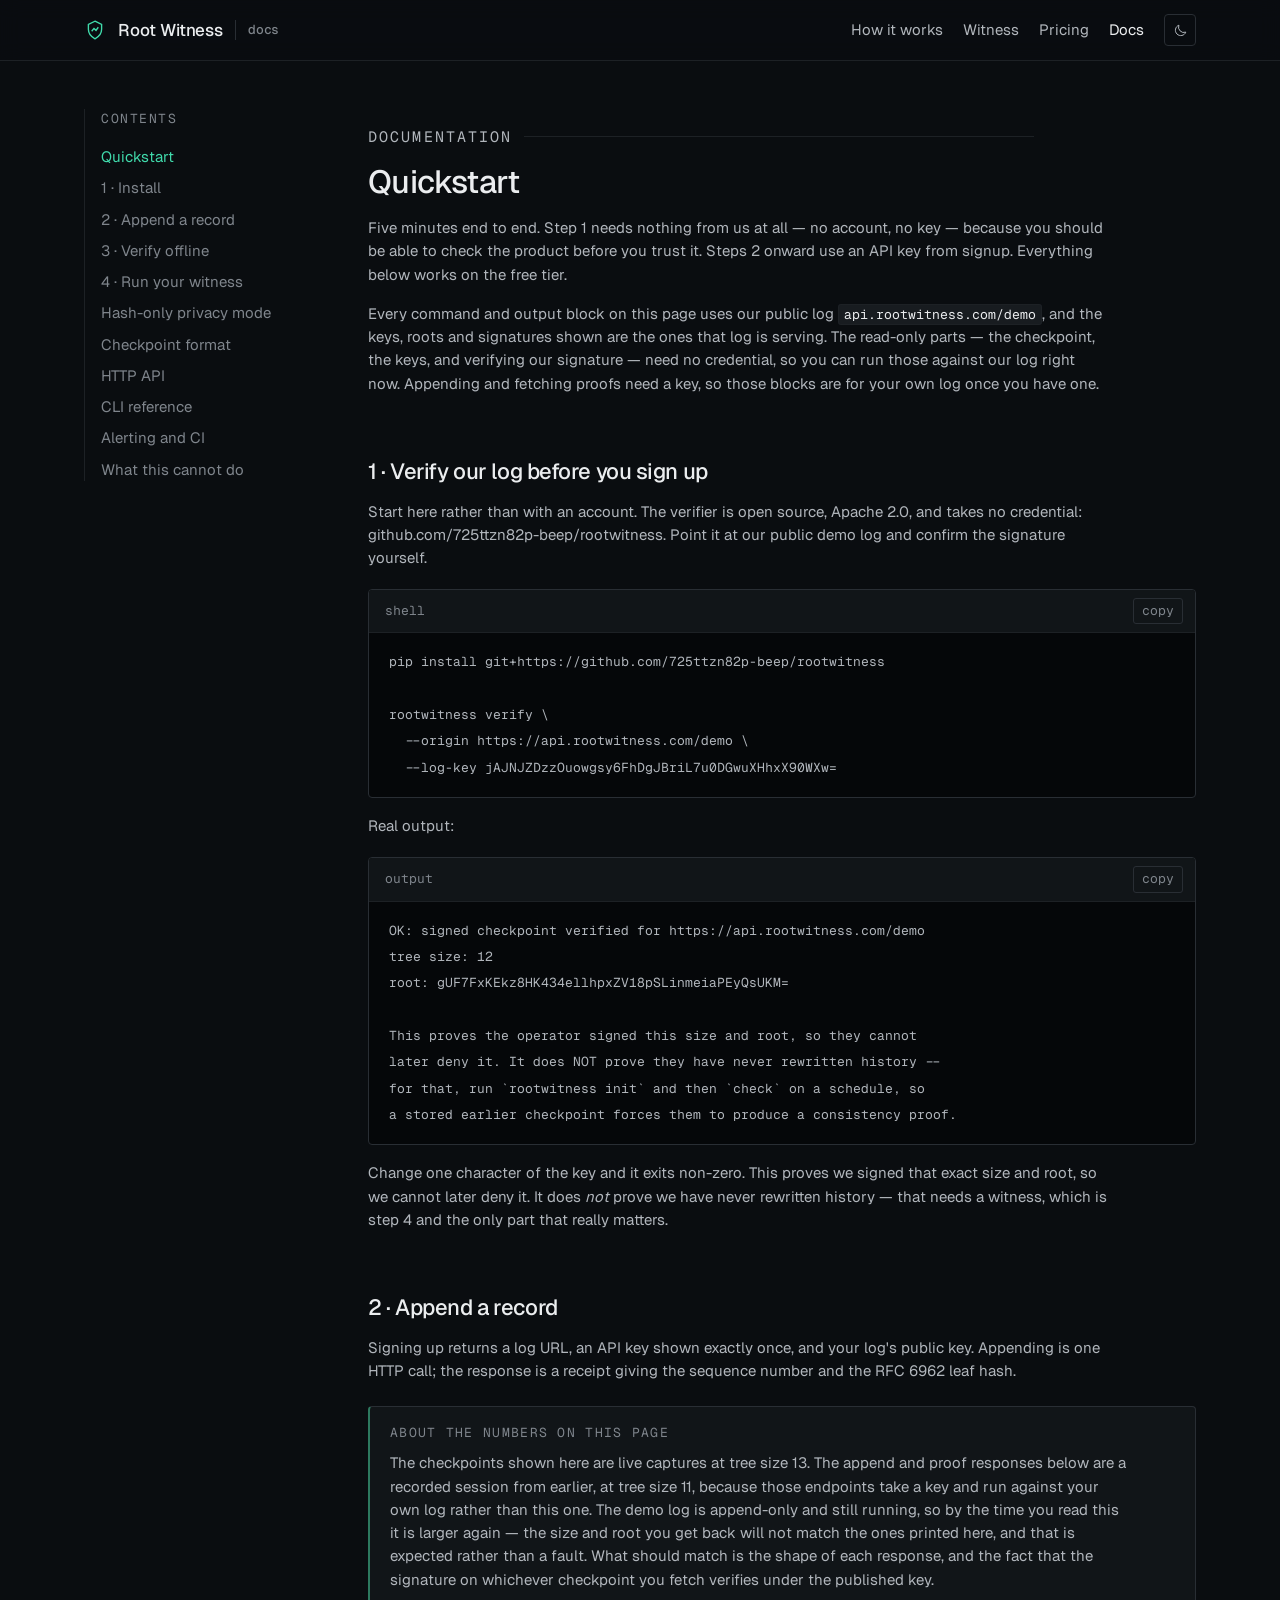
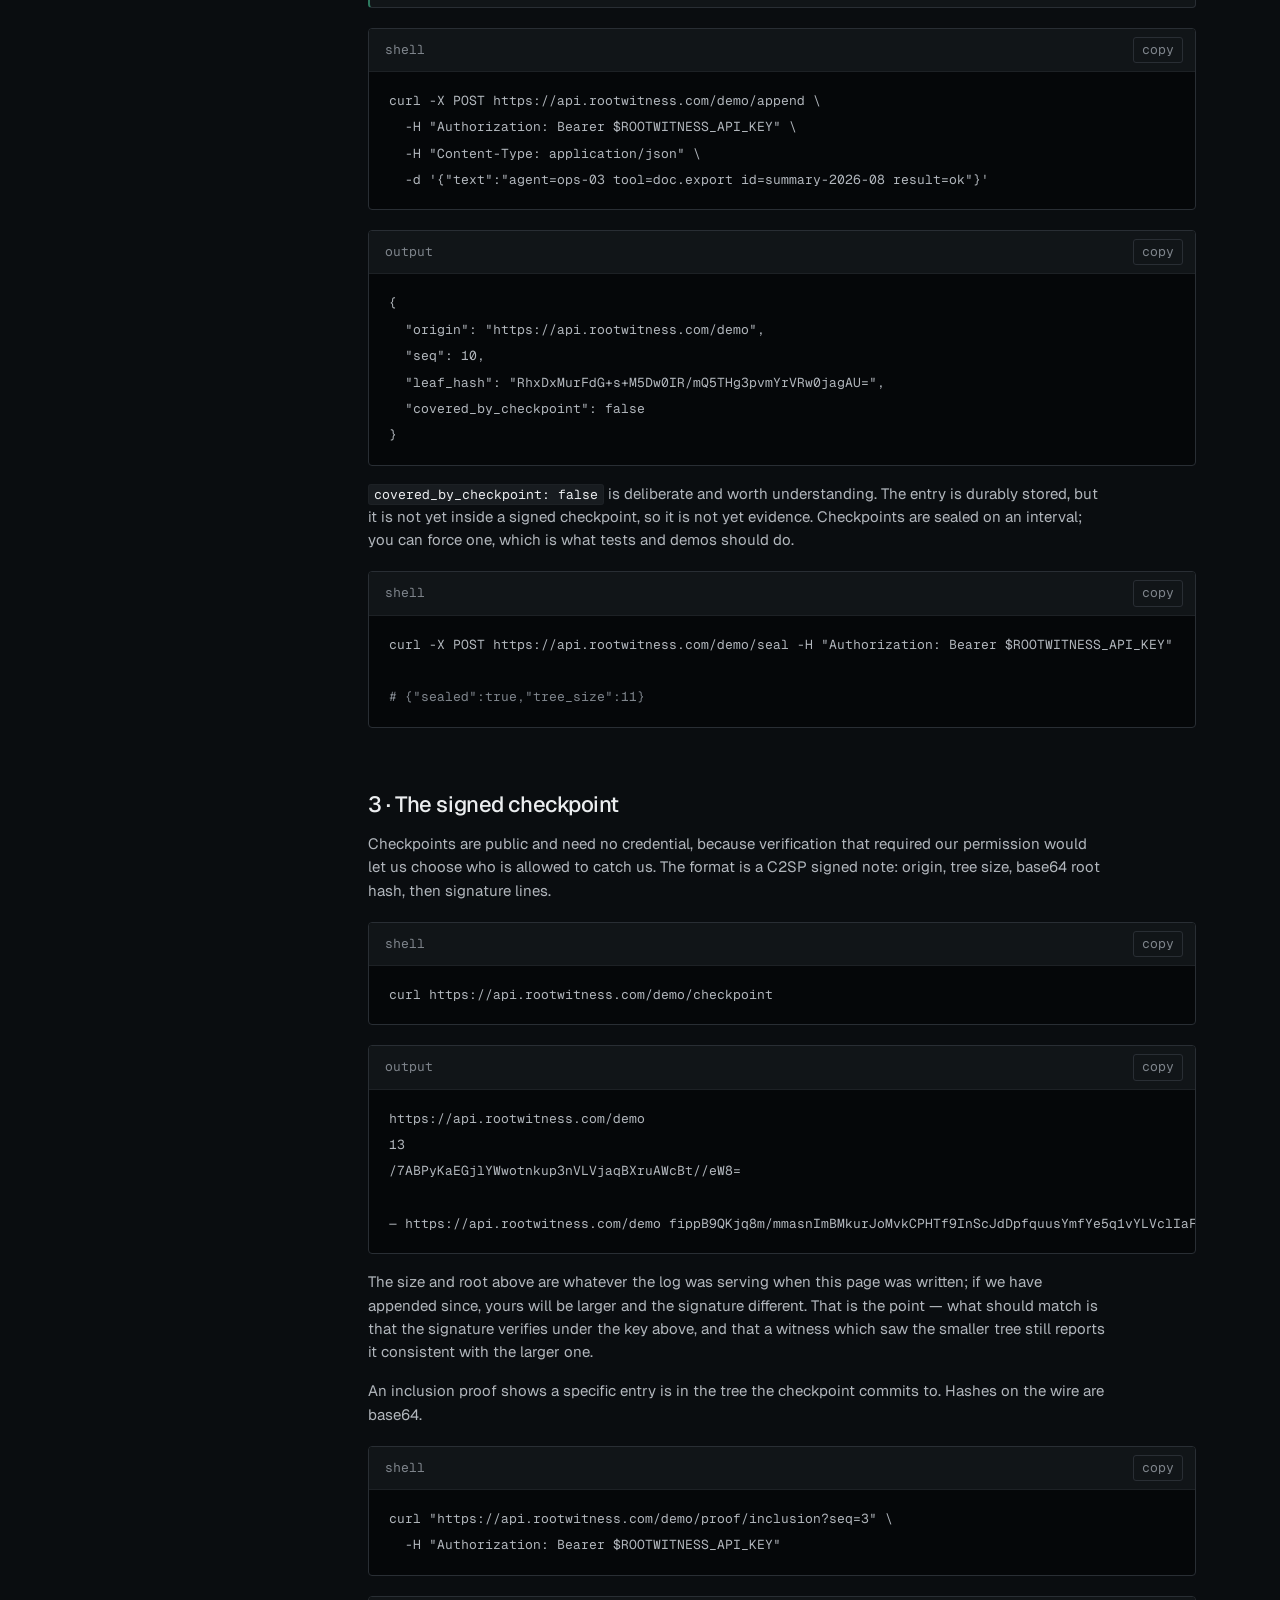
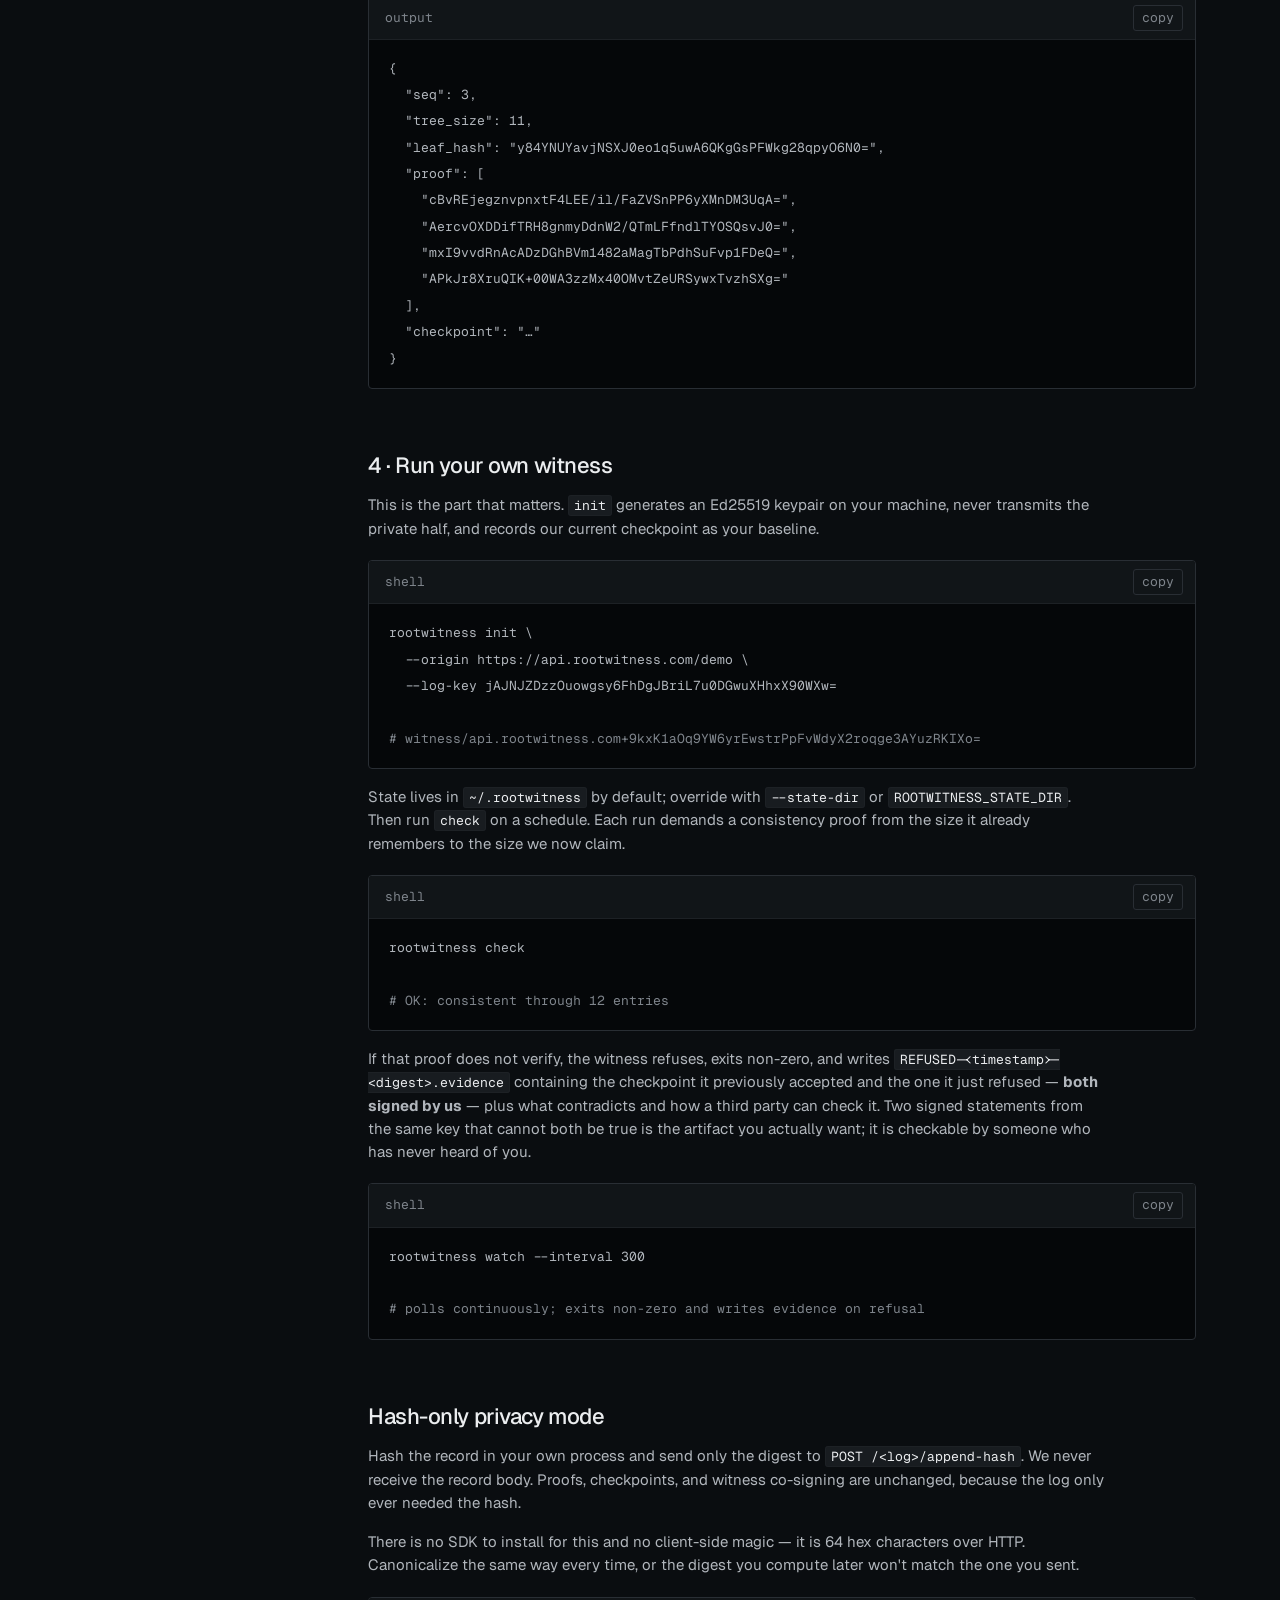
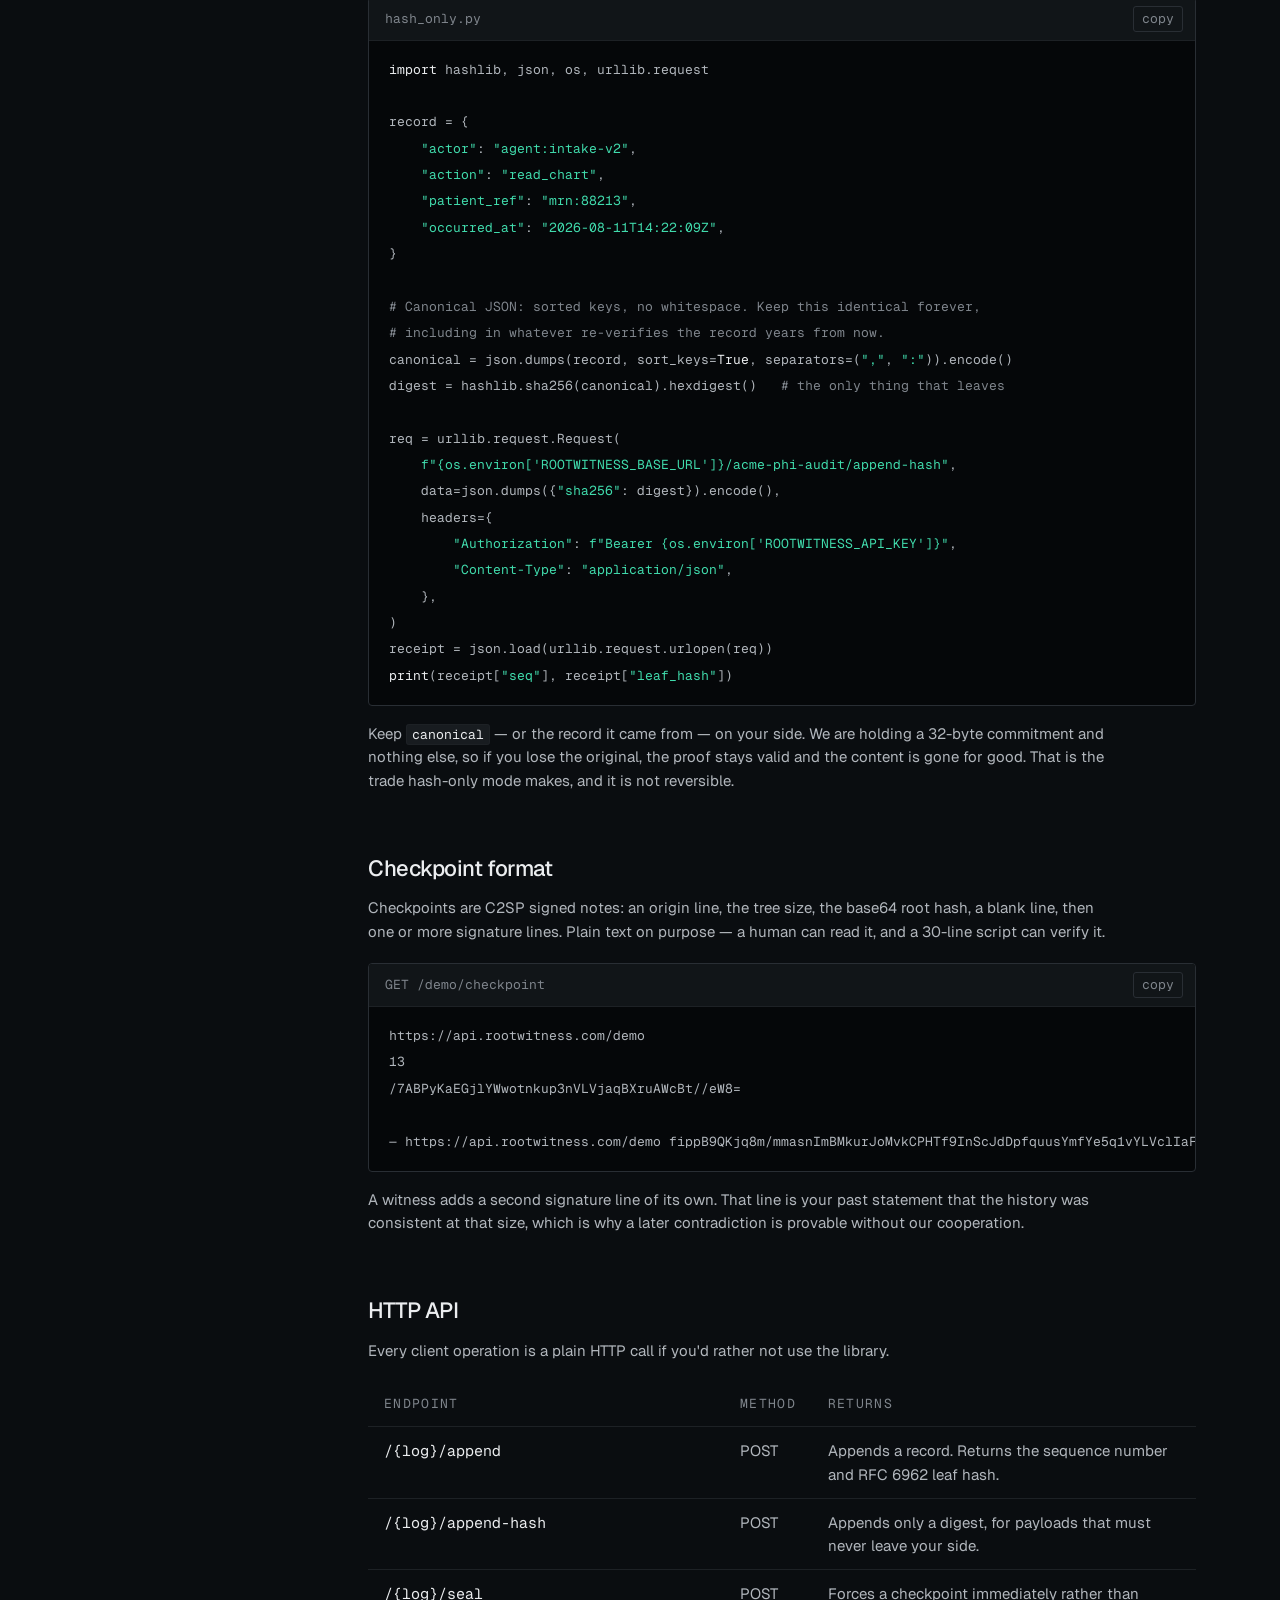
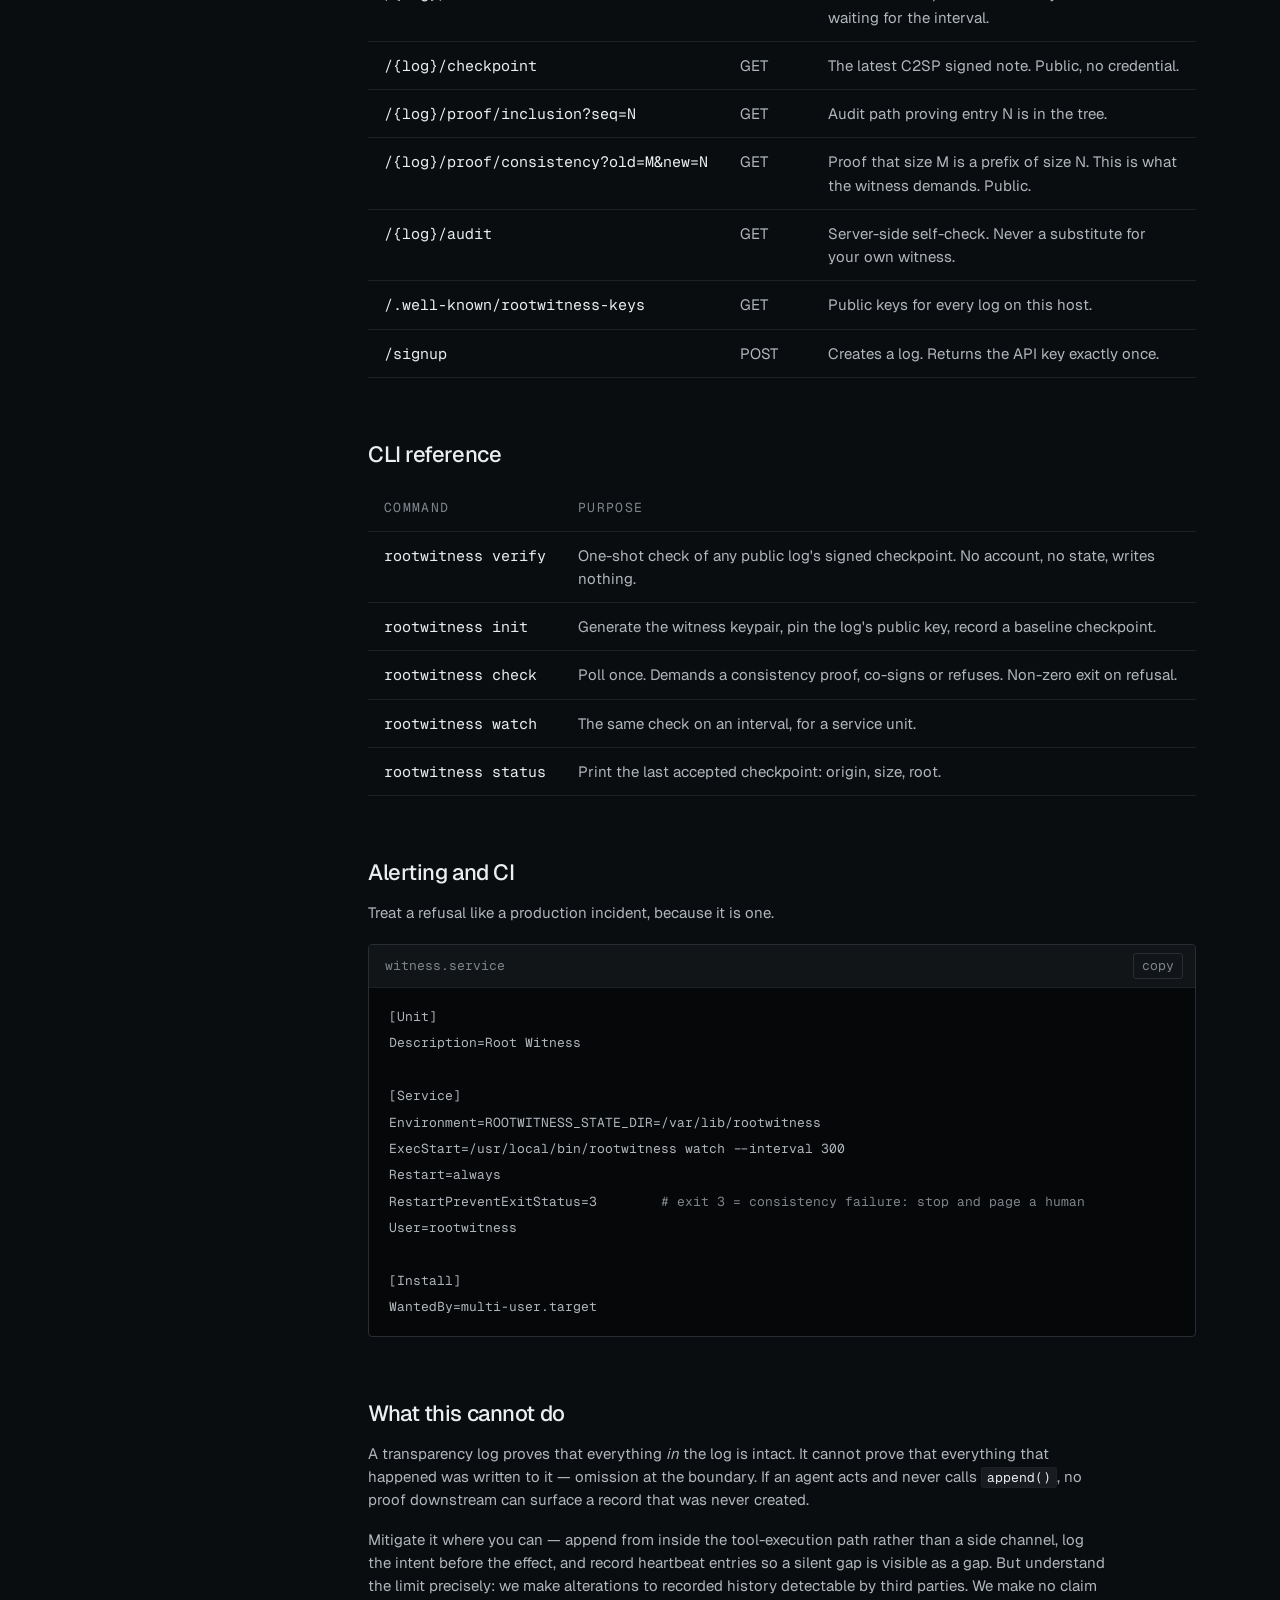
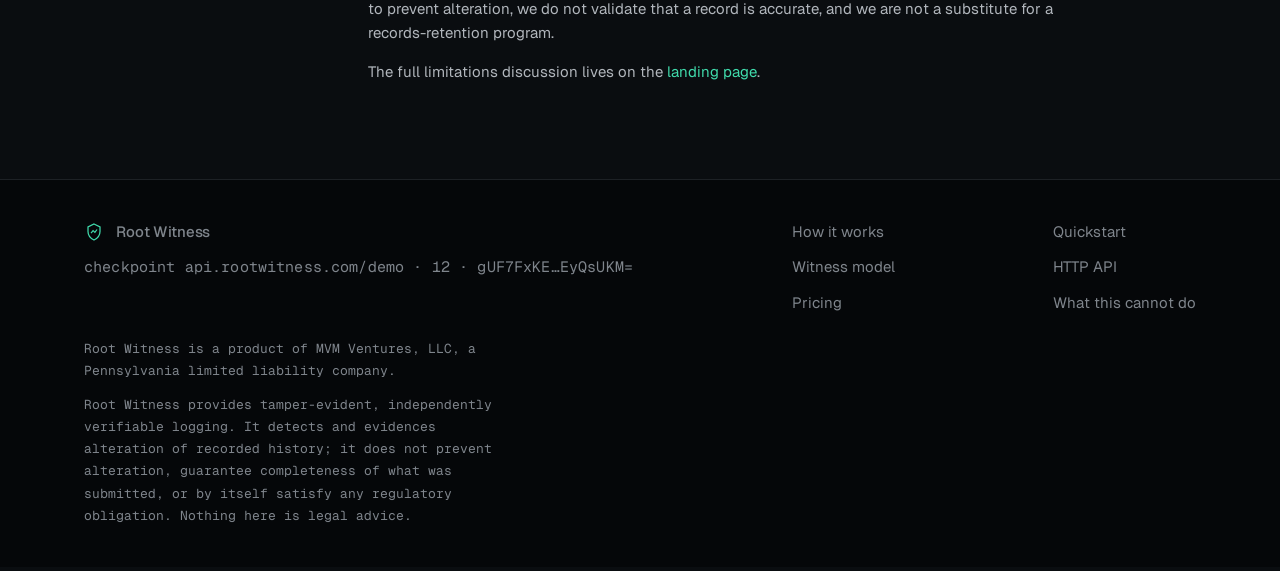
==== commit f9ac45b9: "Check the log name before the $799 checkout too The Team tier had a pre-check: type your log name, w" ====
--- a/docs.html
+++ b/docs.html
@@ -110,6 +110,20 @@
       log's public key. Appending is one HTTP call; the response is a receipt
       giving the sequence number and the RFC 6962 leaf hash.
     </p>
+    <div class="callout">
+      <div class="ct">About the numbers on this page</div>
+      <p>
+        The checkpoints shown here are live captures at tree size 13. The
+        append and proof responses below are a recorded session from earlier,
+        at tree size 11, because those endpoints take a key and run against
+        your own log rather than this one. The demo log is append-only and
+        still running, so by the time you read this it is larger again — the
+        size and root you get back will not match the ones printed here, and
+        that is expected rather than a fault. What should match is the shape
+        of each response, and the fact that the signature on whichever
+        checkpoint you fetch verifies under the published key.
+      </p>
+    </div>
     <div class="codeblock">
       <div class="cb-bar"><span class="cb-name">shell</span><button class="copy" type="button">copy</button></div>
 <pre><code>curl -X POST https://api.rootwitness.com/demo/append \
@@ -153,10 +167,10 @@
     <div class="codeblock">
       <div class="cb-bar"><span class="cb-name">output</span><button class="copy" type="button">copy</button></div>
 <pre><code>https://api.rootwitness.com/demo
-12
-gUF7FxKEkz8HK434ellhpxZV18pSLinmeiaPEyQsUKM=
-
-— https://api.rootwitness.com/demo fippB5FaTh8yYOyOIwmXNCx+RsiTyfvaCCc2TMzINzC2kgd8dCLZzyXQ9A/2paY+TgeOsvzr9QgMMeAIiN8w4ISFMwM=</code></pre>
+13
+/7ABPyKaEGjlYWwotnkup3nVLVjaqBXruAWcBt//eW8=
+
+— https://api.rootwitness.com/demo fippB9QKjq8m/mmasnImBMkurJoMvkCPHTf9InScJdDpfquusYmfYe5q1vYLVclIaFF+QmhI/jUm+9nR3XJVZ+g5ygI=</code></pre>
     </div>
     <p>
       The size and root above are whatever the log was serving when this page
@@ -283,10 +297,10 @@
     <div class="codeblock">
       <div class="cb-bar"><span class="cb-name">GET /demo/checkpoint</span><button class="copy" type="button">copy</button></div>
 <pre><code>https://api.rootwitness.com/demo
-12
-gUF7FxKEkz8HK434ellhpxZV18pSLinmeiaPEyQsUKM=
-
-— https://api.rootwitness.com/demo fippB5FaTh8yYOyOIwmXNCx+RsiTyfvaCCc2TMzINzC2kgd8dCLZzyXQ9A/2paY+TgeOsvzr9QgMMeAIiN8w4ISFMwM=</code></pre>
+13
+/7ABPyKaEGjlYWwotnkup3nVLVjaqBXruAWcBt//eW8=
+
+— https://api.rootwitness.com/demo fippB9QKjq8m/mmasnImBMkurJoMvkCPHTf9InScJdDpfquusYmfYe5q1vYLVclIaFF+QmhI/jUm+9nR3XJVZ+g5ygI=</code></pre>
     </div>
     <p>
       A witness adds a second signature line of its own. That line is your
--- a/style.css
+++ b/style.css
@@ -323,6 +323,17 @@
 .finale h2 { font-size: var(--text-xl); margin-inline: auto; max-width: 24ch; }
 .finale p { color: var(--text-2); margin: var(--space-5) auto 0; max-width: 56ch; font-size: var(--text-sm); }
 .finale .cta-row { display: flex; gap: var(--space-3); justify-content: center; margin-top: var(--space-8); flex-wrap: wrap; }
+
+/* Inline prose links. base.css strips decoration globally for nav/button use, so links that
+   sit inside a sentence need it back or they are invisible to a reader. */
+.aud p a, .microcopy a, .lede a, .prose a {
+  color: var(--accent);
+  text-decoration: underline;
+  text-underline-offset: 2px;
+  text-decoration-thickness: 1px;
+  transition: opacity .15s;
+}
+.aud p a:hover, .microcopy a:hover, .lede a:hover, .prose a:hover { opacity: .72; }
 
 /* ---------- footer ---------- */
 footer.site { border-top: var(--border-w) solid var(--line-soft); padding-block: var(--space-10); background: var(--bg-deep); }
@@ -429,3 +440,42 @@
 @media (max-width: 860px) {
   .signup-grid { grid-template-columns: 1fr; }
 }
+
+/* -- upgrade an existing log --------------------------------------------- */
+.upgrade { margin-top: var(--space-6); max-width: 34rem; }
+.upgrade .fld { margin-top: var(--space-5); }
+.tierpick {
+  border: var(--border-w) solid var(--line);
+  border-radius: var(--radius);
+  padding: var(--space-4);
+  margin: var(--space-5) 0 0;
+}
+.tierpick legend {
+  font-family: var(--font-mono);
+  font-size: var(--text-xs);
+  letter-spacing: .12em;
+  text-transform: uppercase;
+  color: var(--text-3);
+  padding: 0 var(--space-2);
+}
+.tierpick label {
+  display: flex;
+  align-items: center;
+  gap: var(--space-3);
+  padding: var(--space-2) 0;
+  font-size: var(--text-sm);
+  color: var(--text-2);
+  cursor: pointer;
+}
+.tierpick input { accent-color: var(--accent); flex: none; }
+.tierpick label:has(input:checked) { color: var(--text); }
+#up-regnote { margin-top: var(--space-4); }
+.upgrade #up-go { margin-top: var(--space-5); width: 100%; }
+.upgrade .su-fine a { color: var(--accent); }
+.up-anyway {
+  display: inline-block;
+  margin-top: var(--space-3);
+  font-size: var(--text-xs);
+  color: var(--text-2);
+}
+.up-anyway:hover { color: var(--accent); }
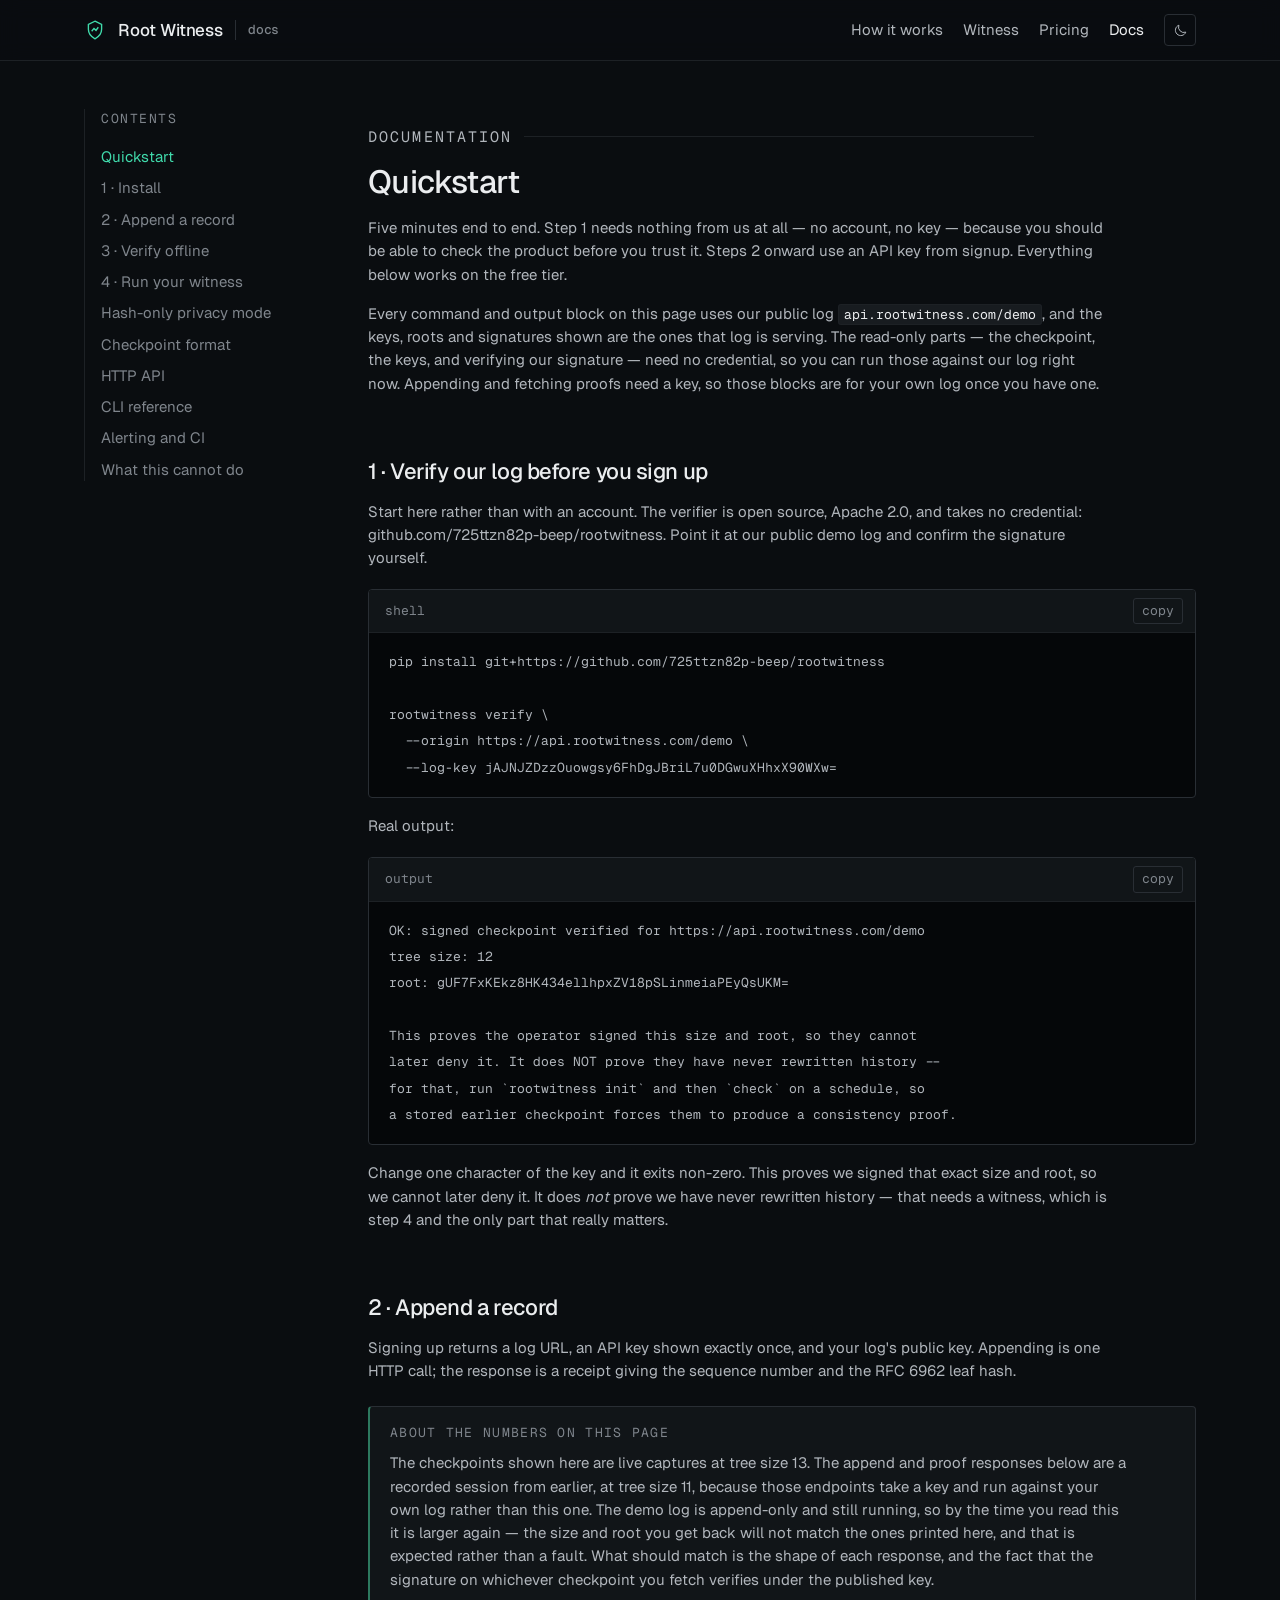
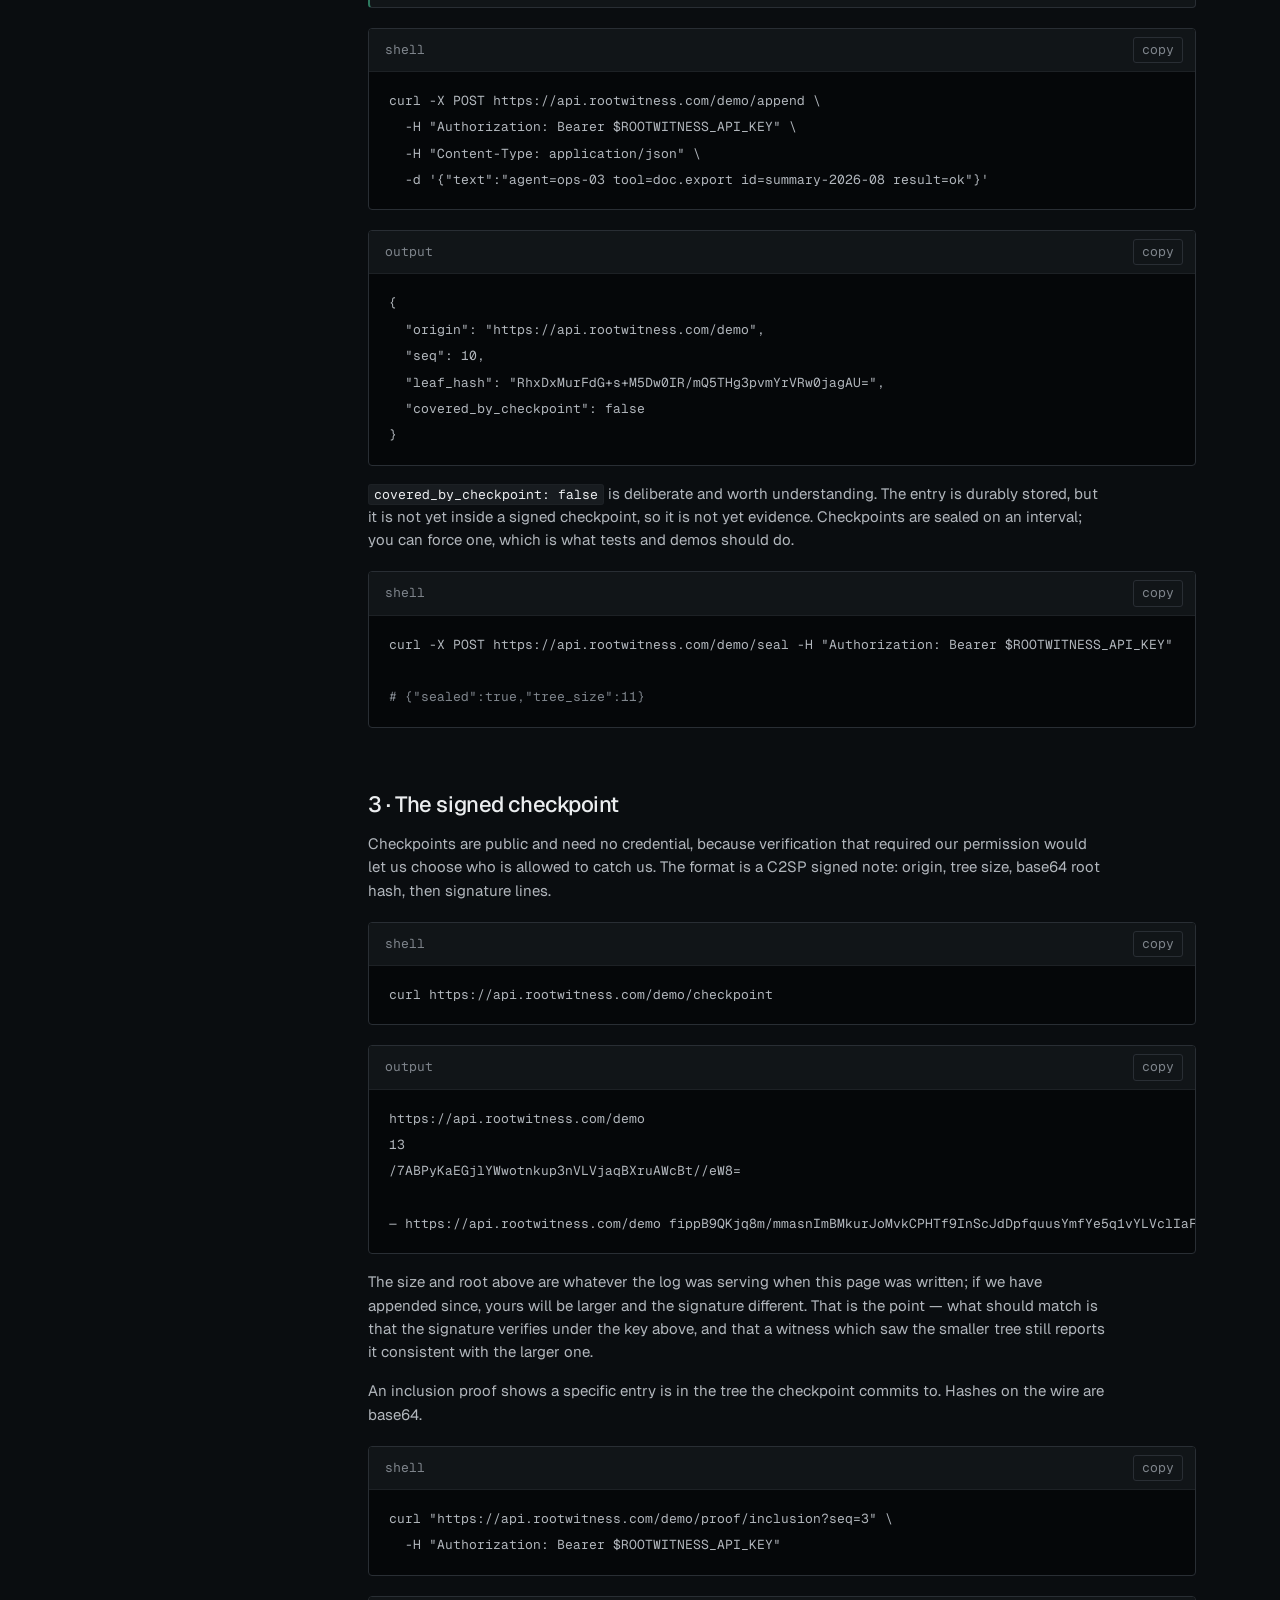
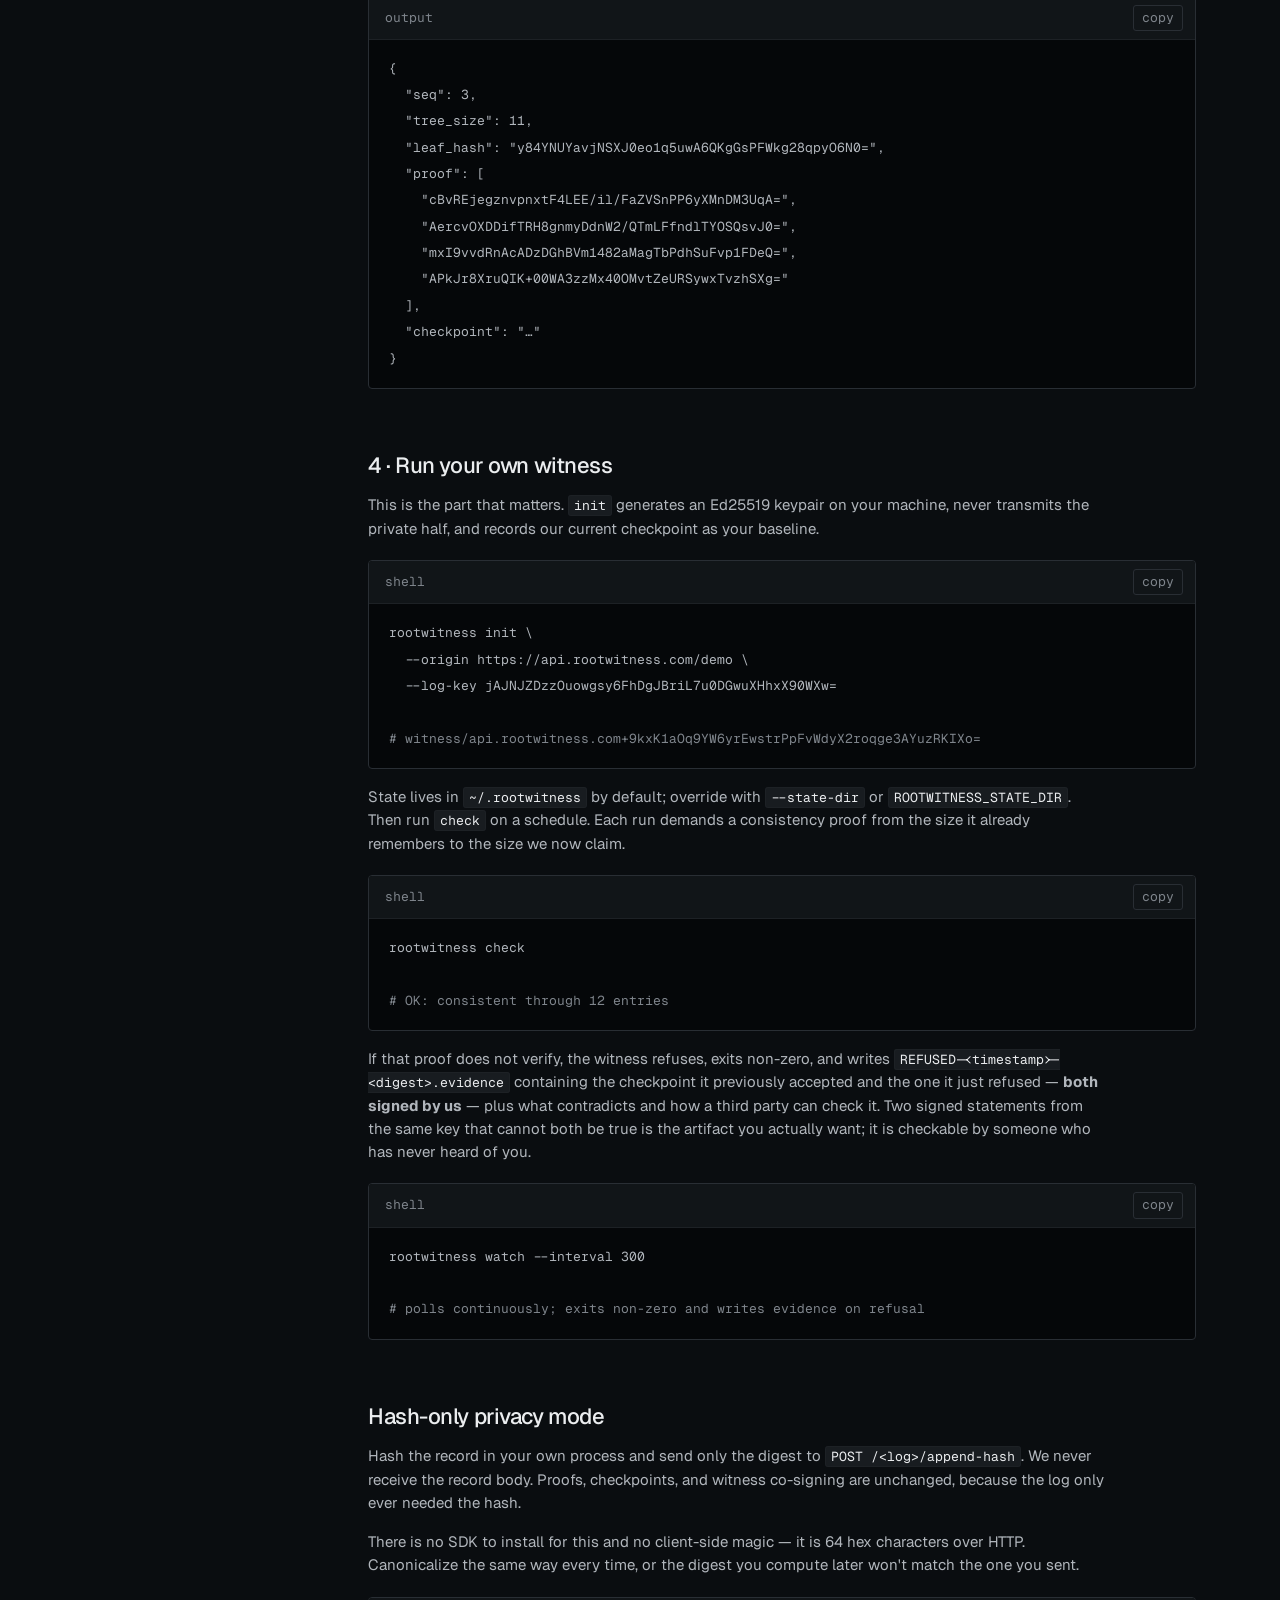
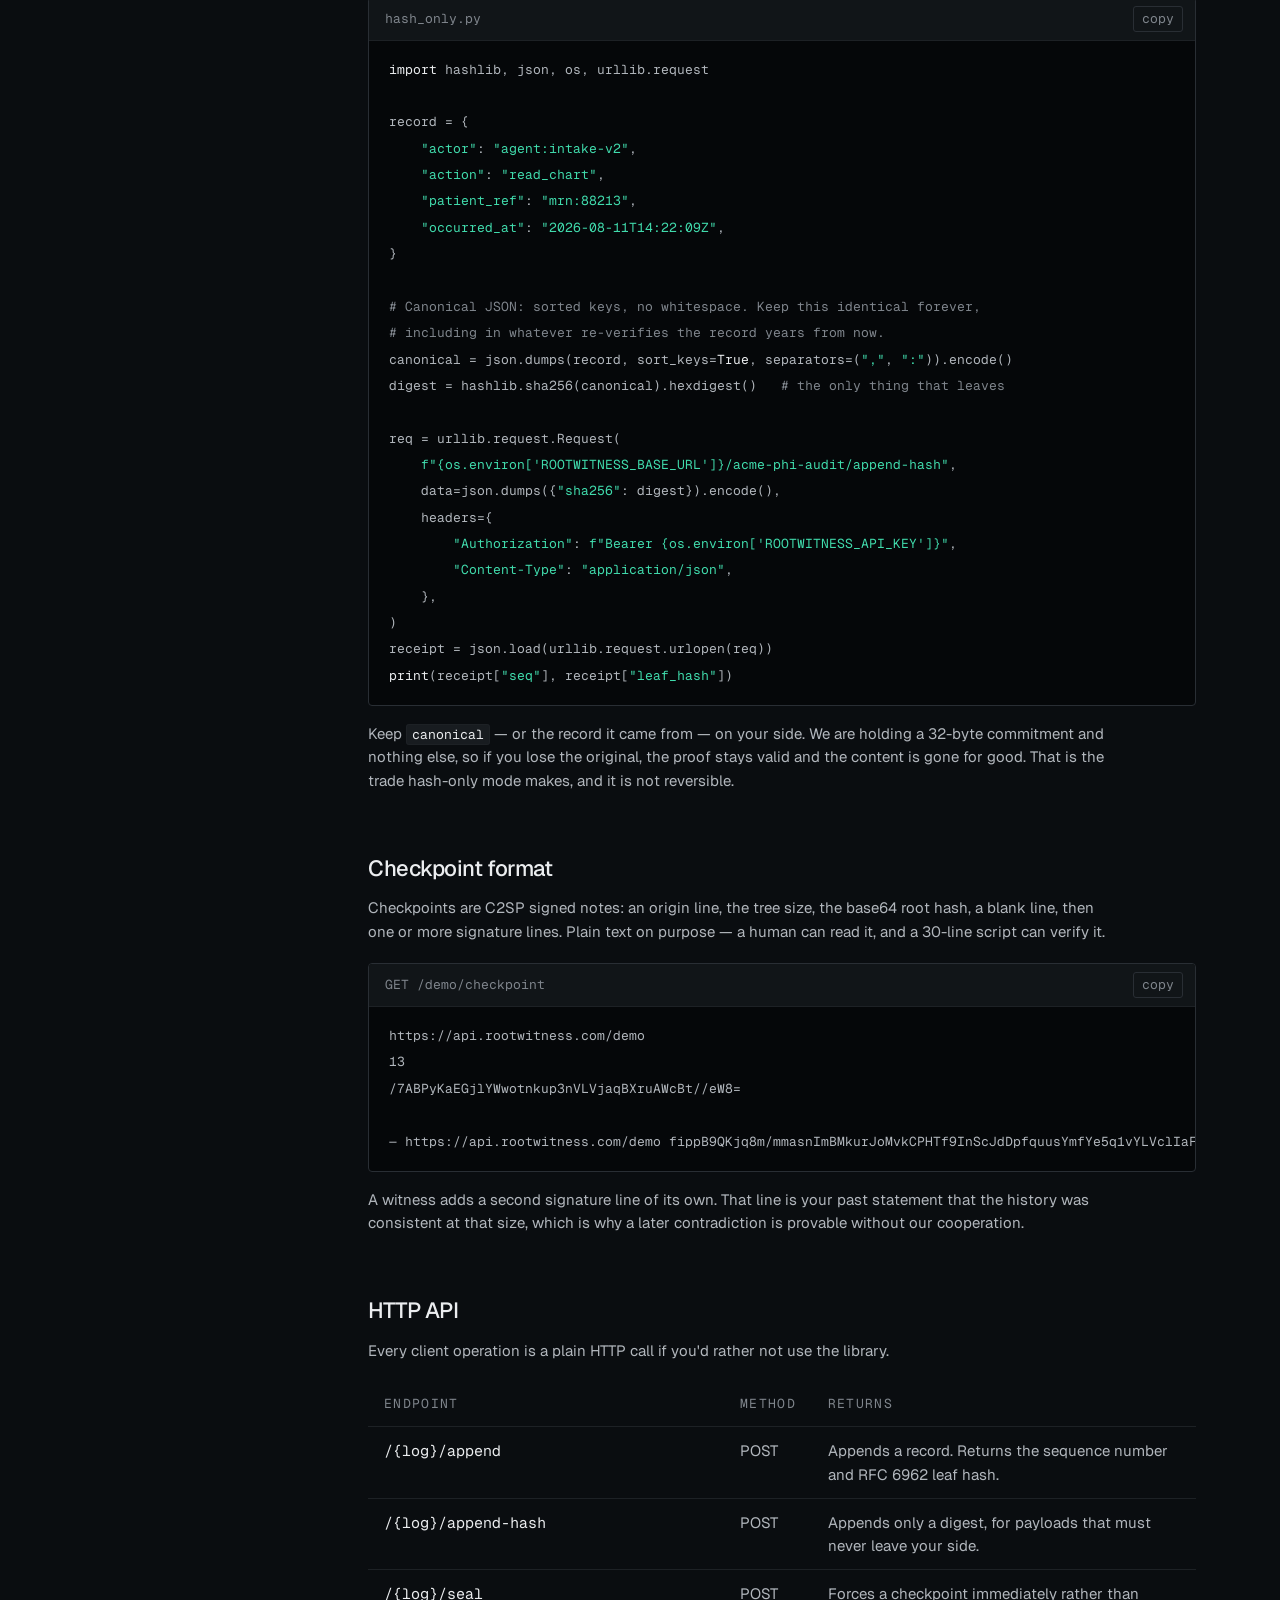
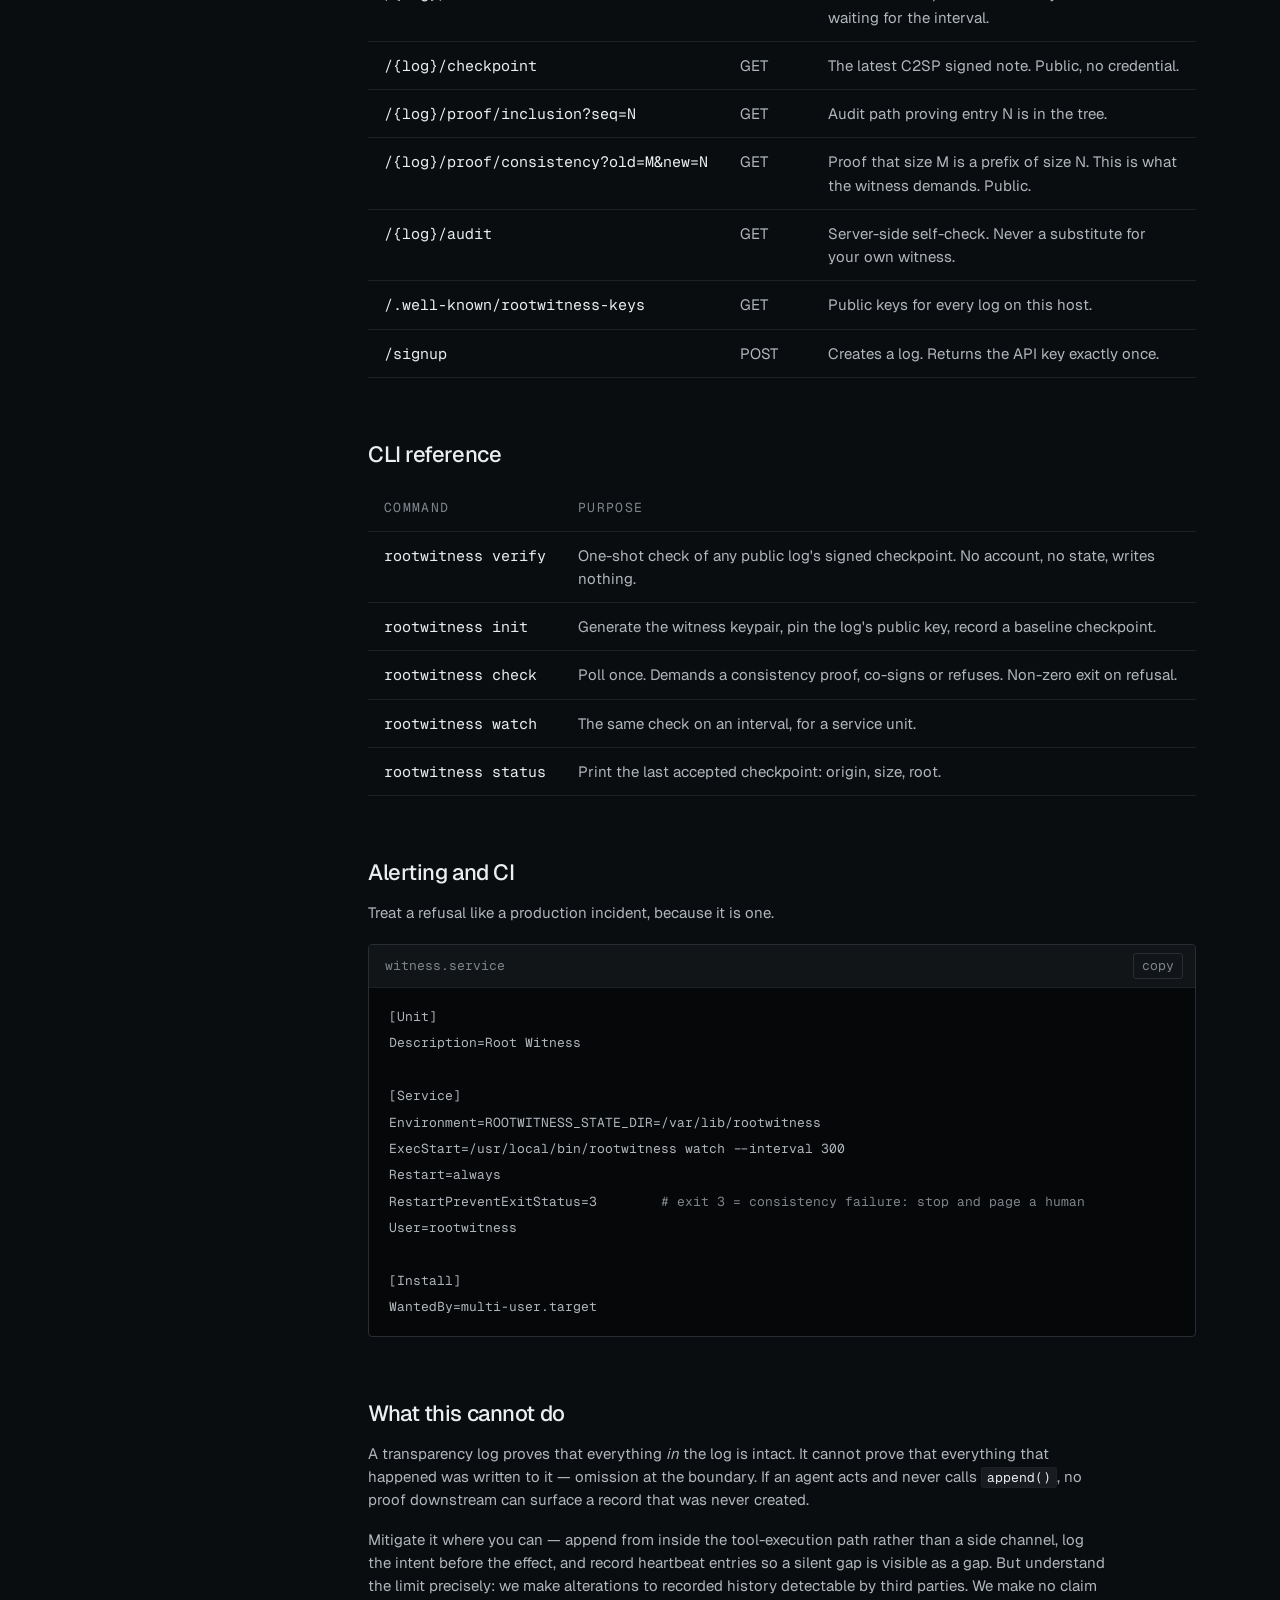
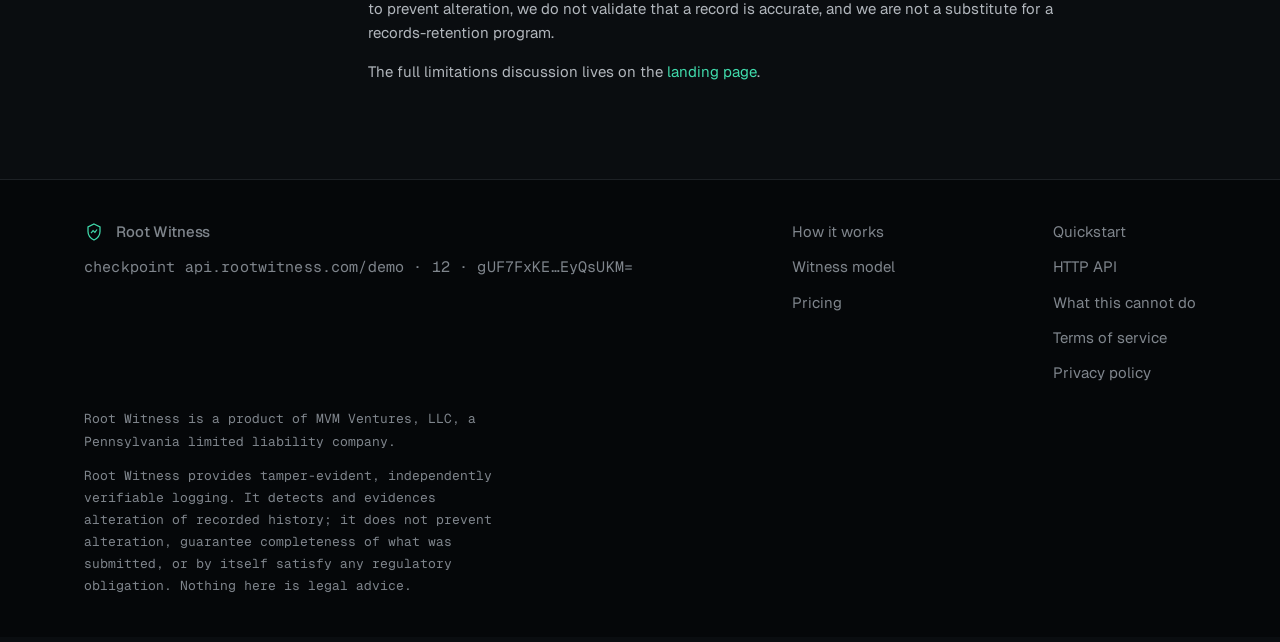
==== commit ed19ddb7: "Add /terms and /privacy legal pages Terms of Service and Privacy Policy, effective 19 Aug 2026, in t" ====
--- a/docs.html
+++ b/docs.html
@@ -402,6 +402,8 @@
       <a href="#quickstart">Quickstart</a>
       <a href="#api">HTTP API</a>
       <a href="#limits">What this cannot do</a>
+      <a href="./terms.html">Terms of service</a>
+      <a href="./privacy.html">Privacy policy</a>
     </div>
     <div class="col" style="max-width:38ch">
       <p class="legal">
